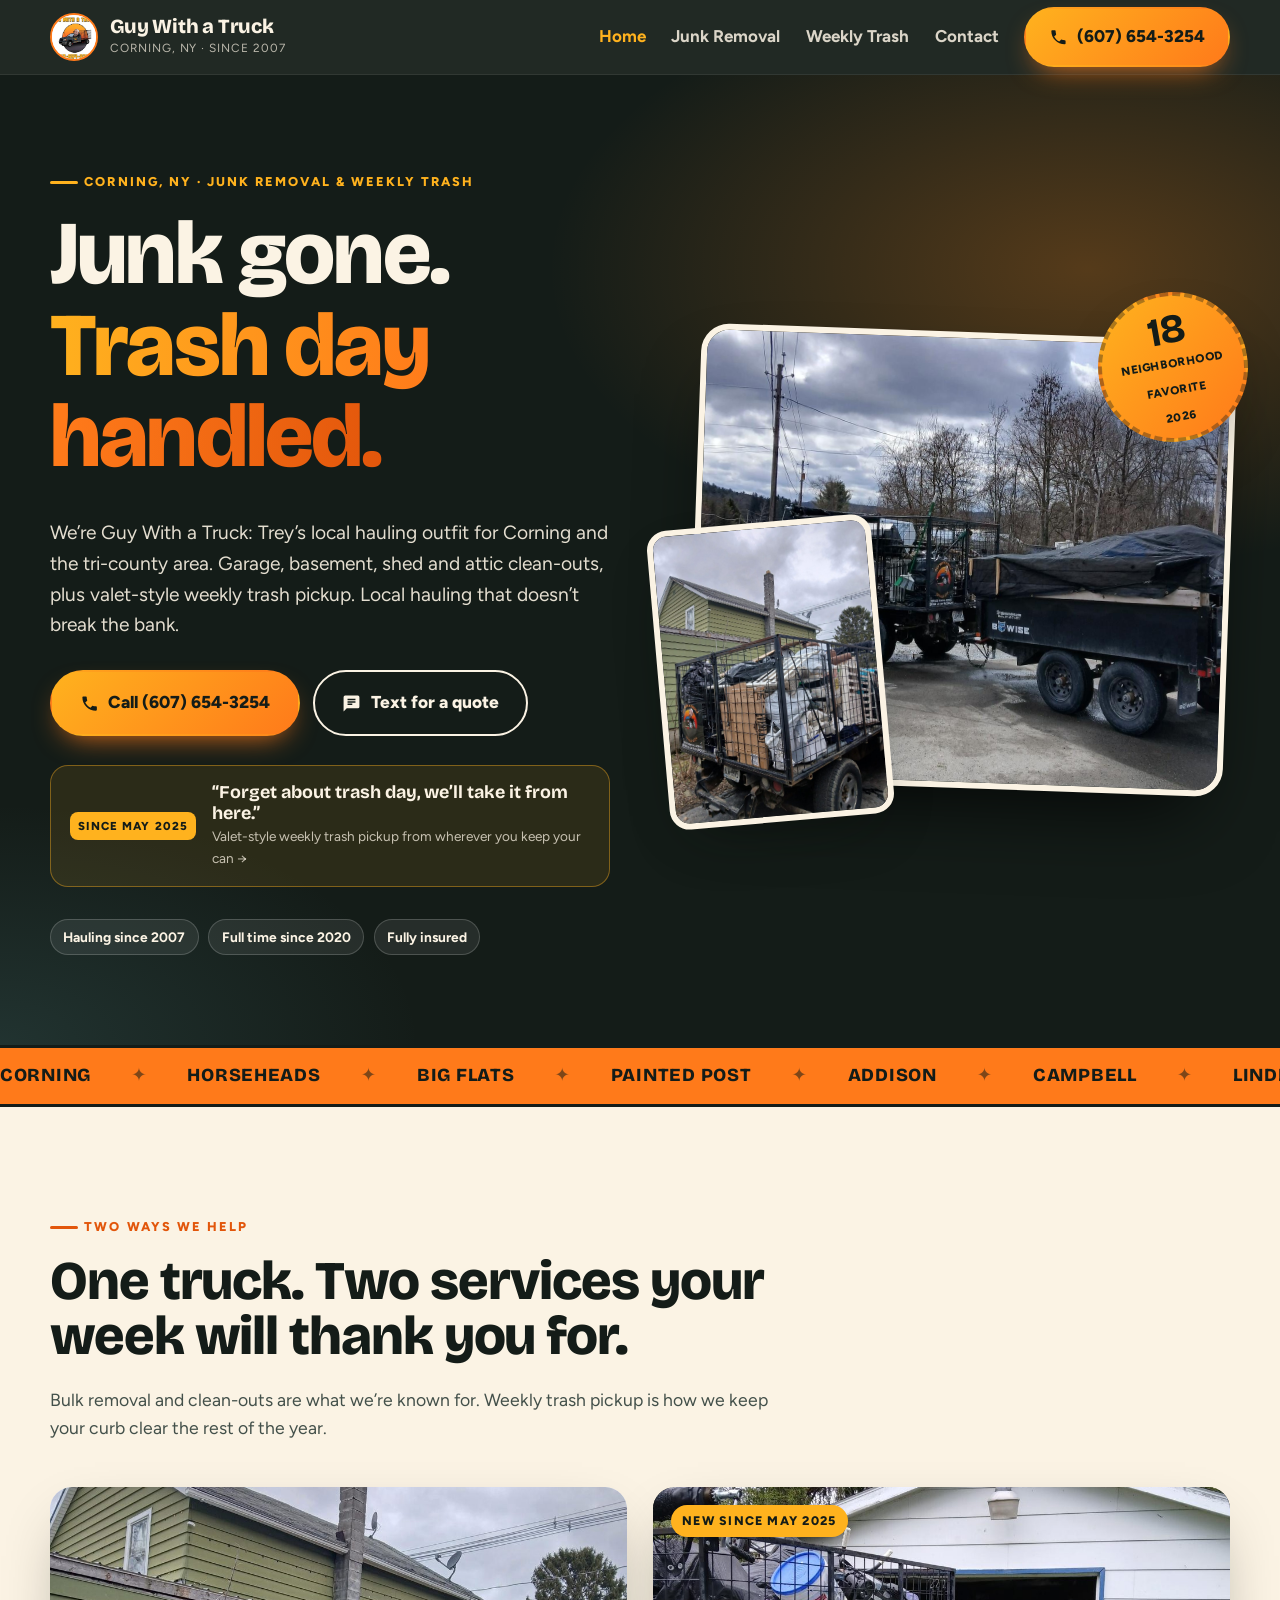
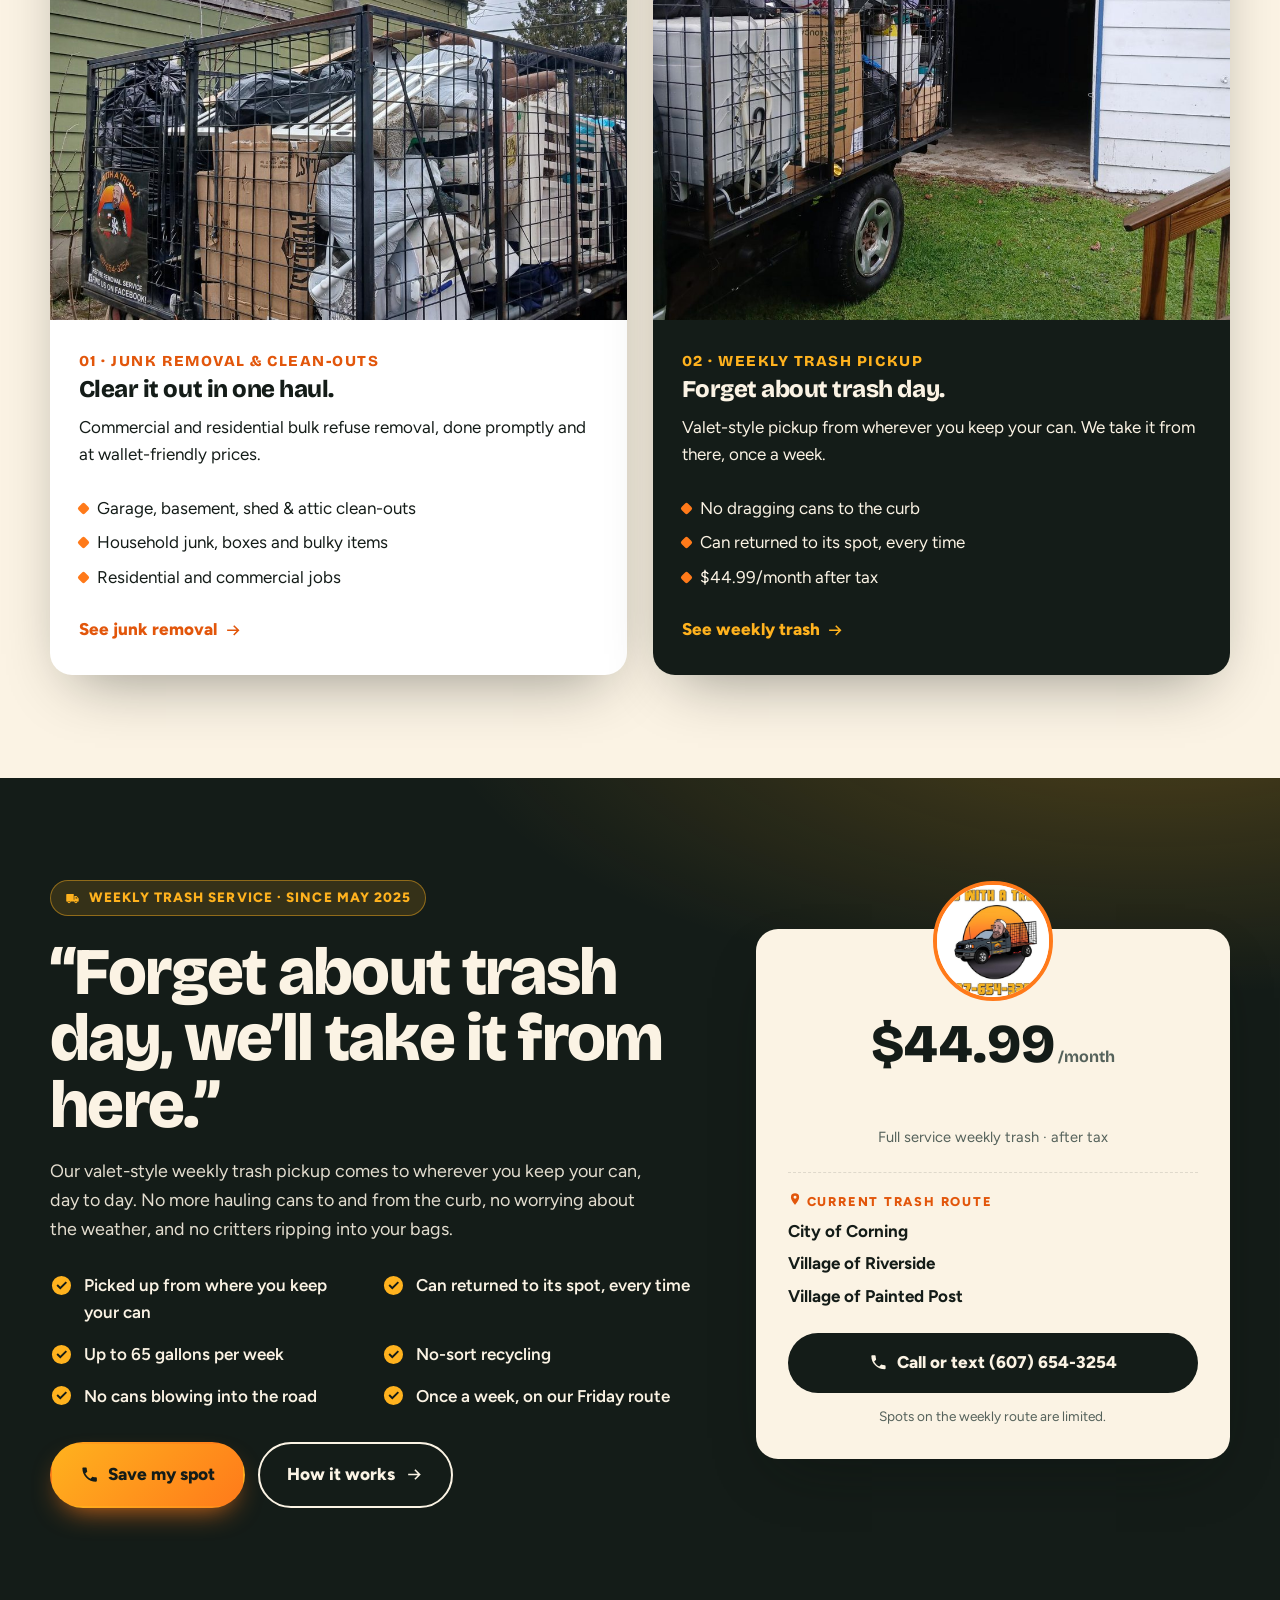
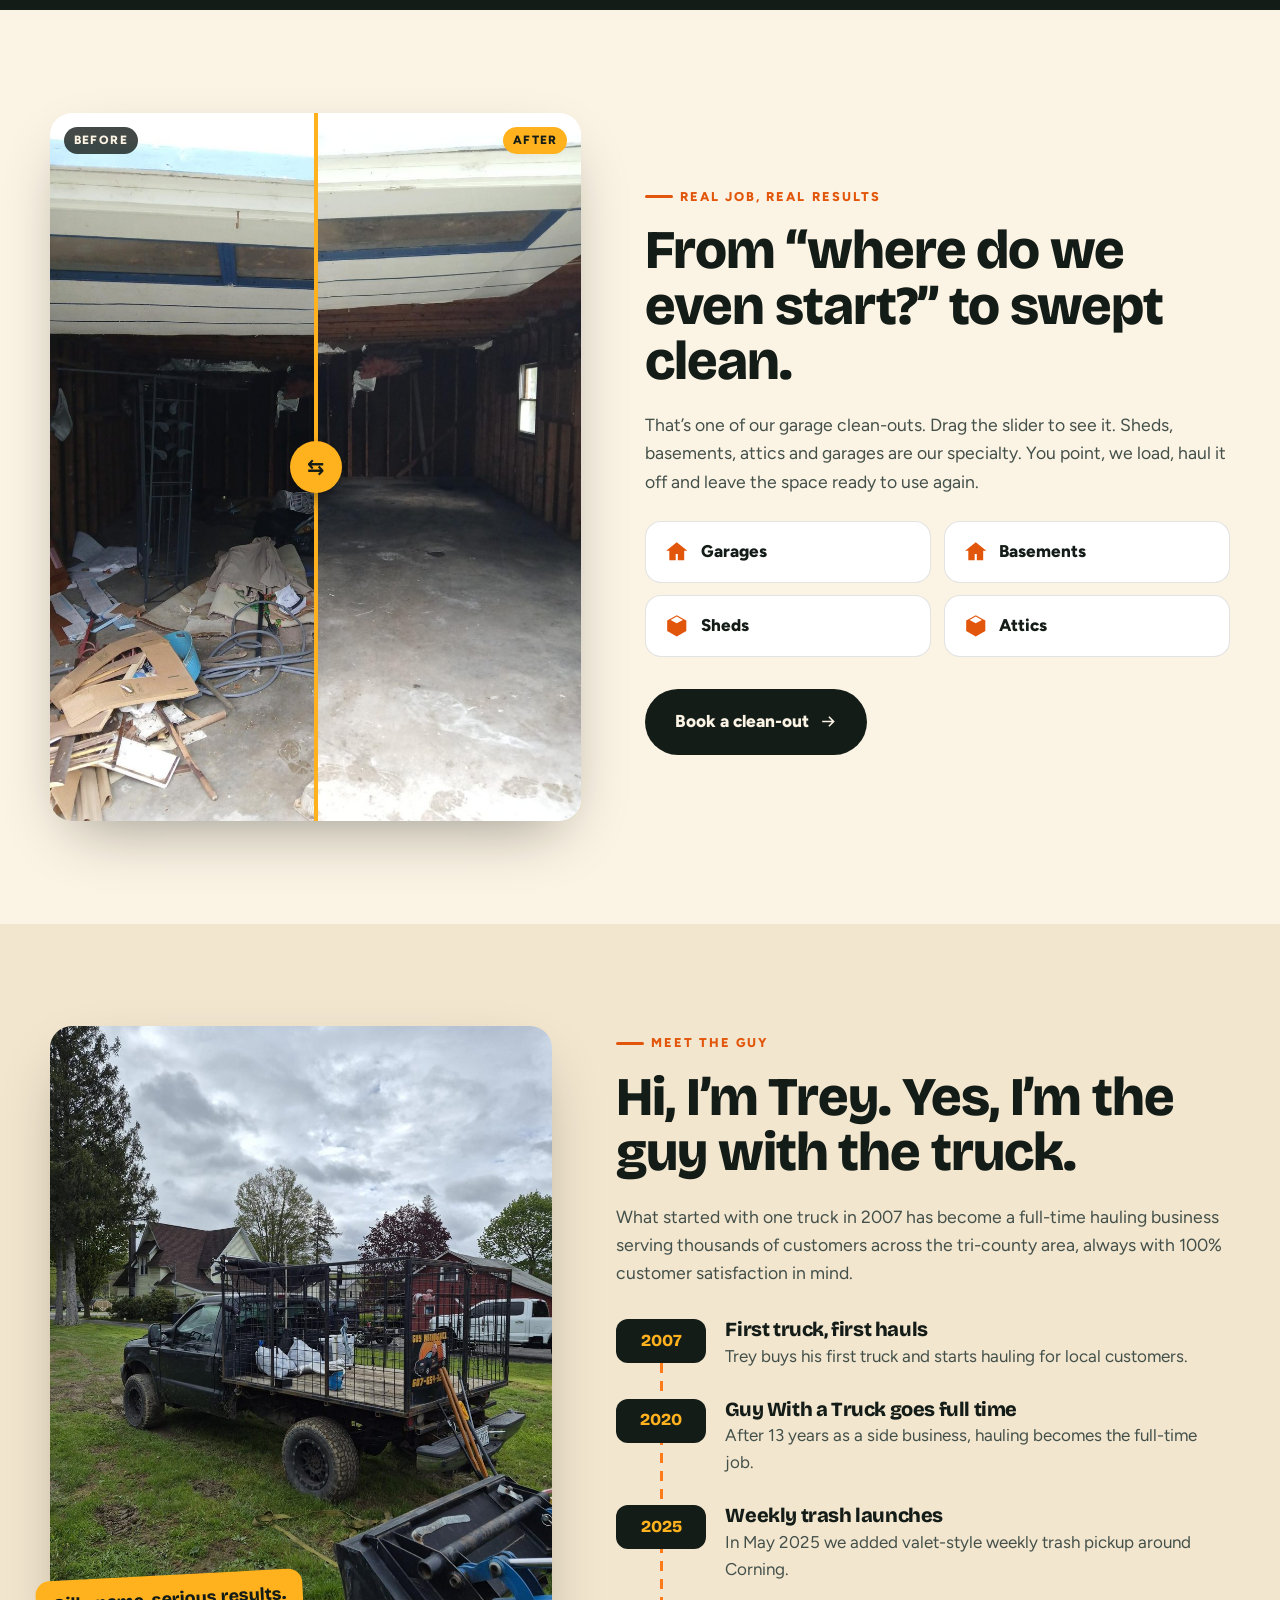
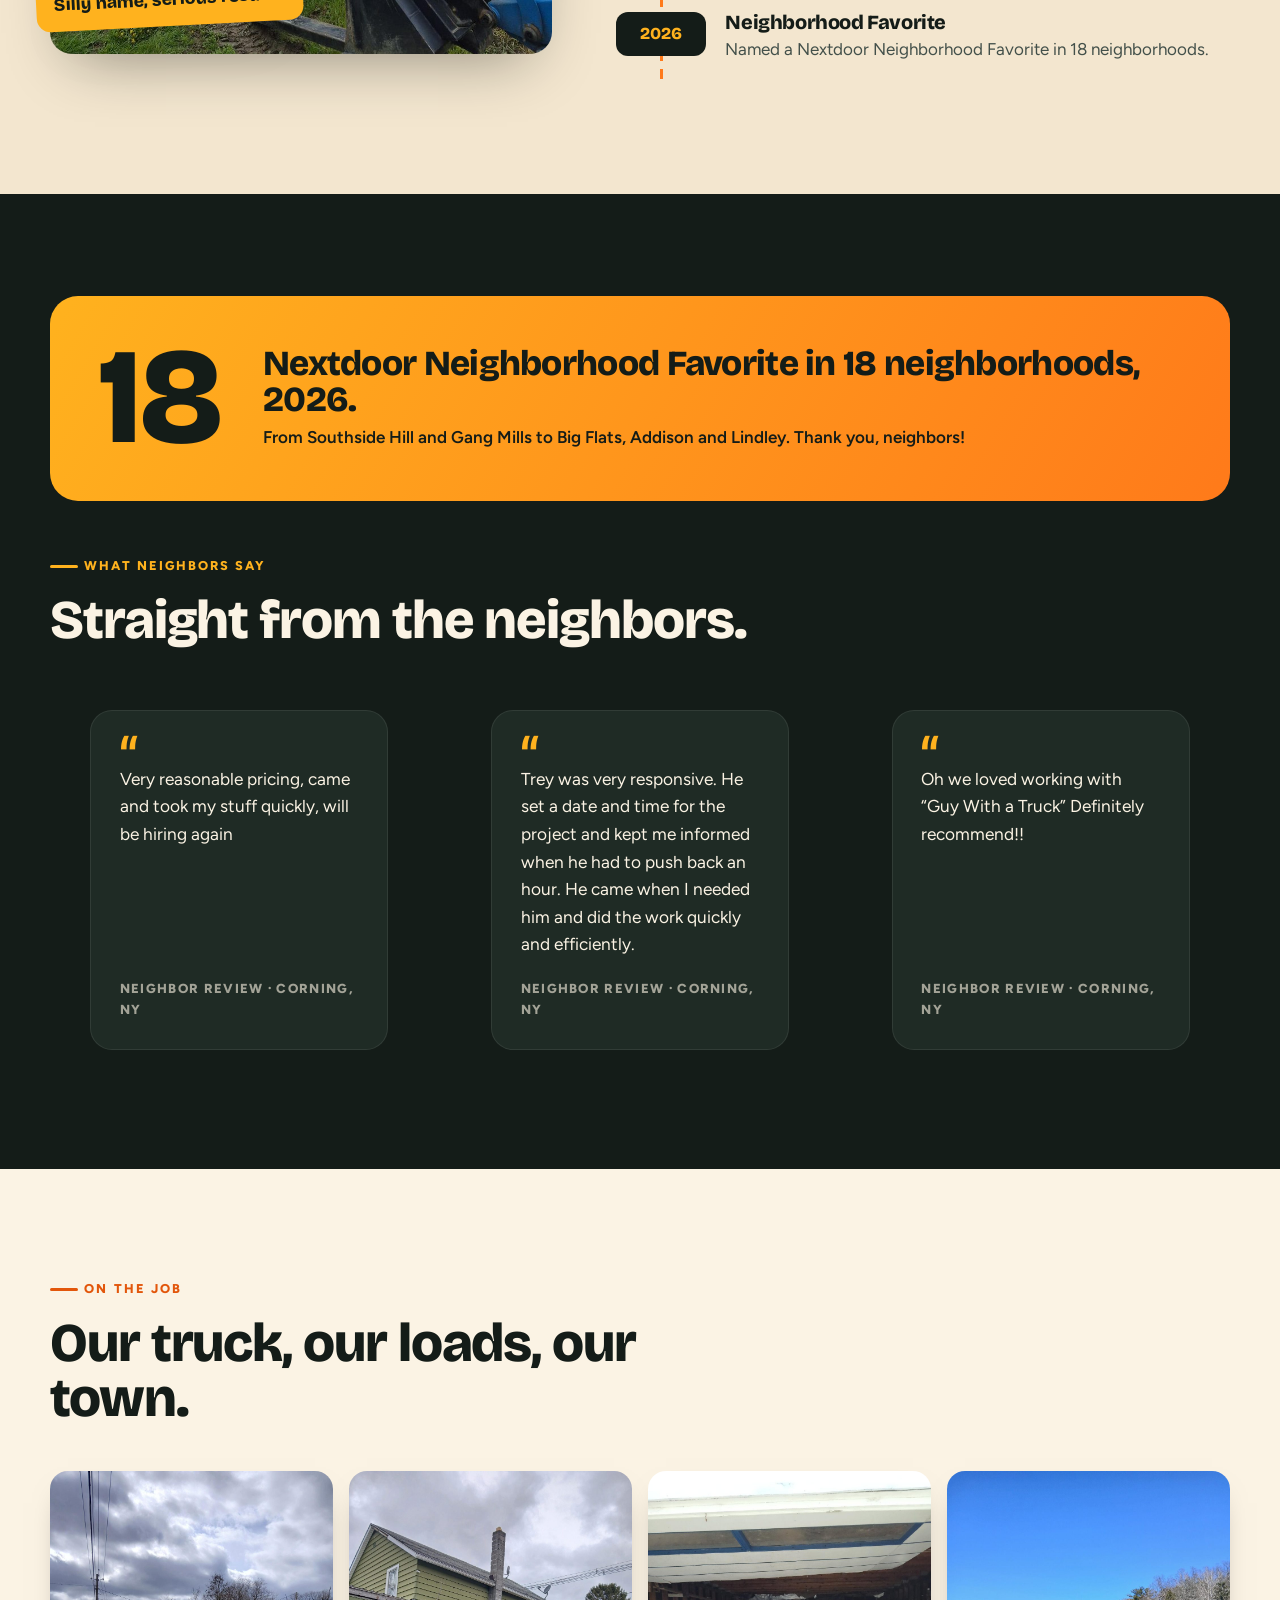
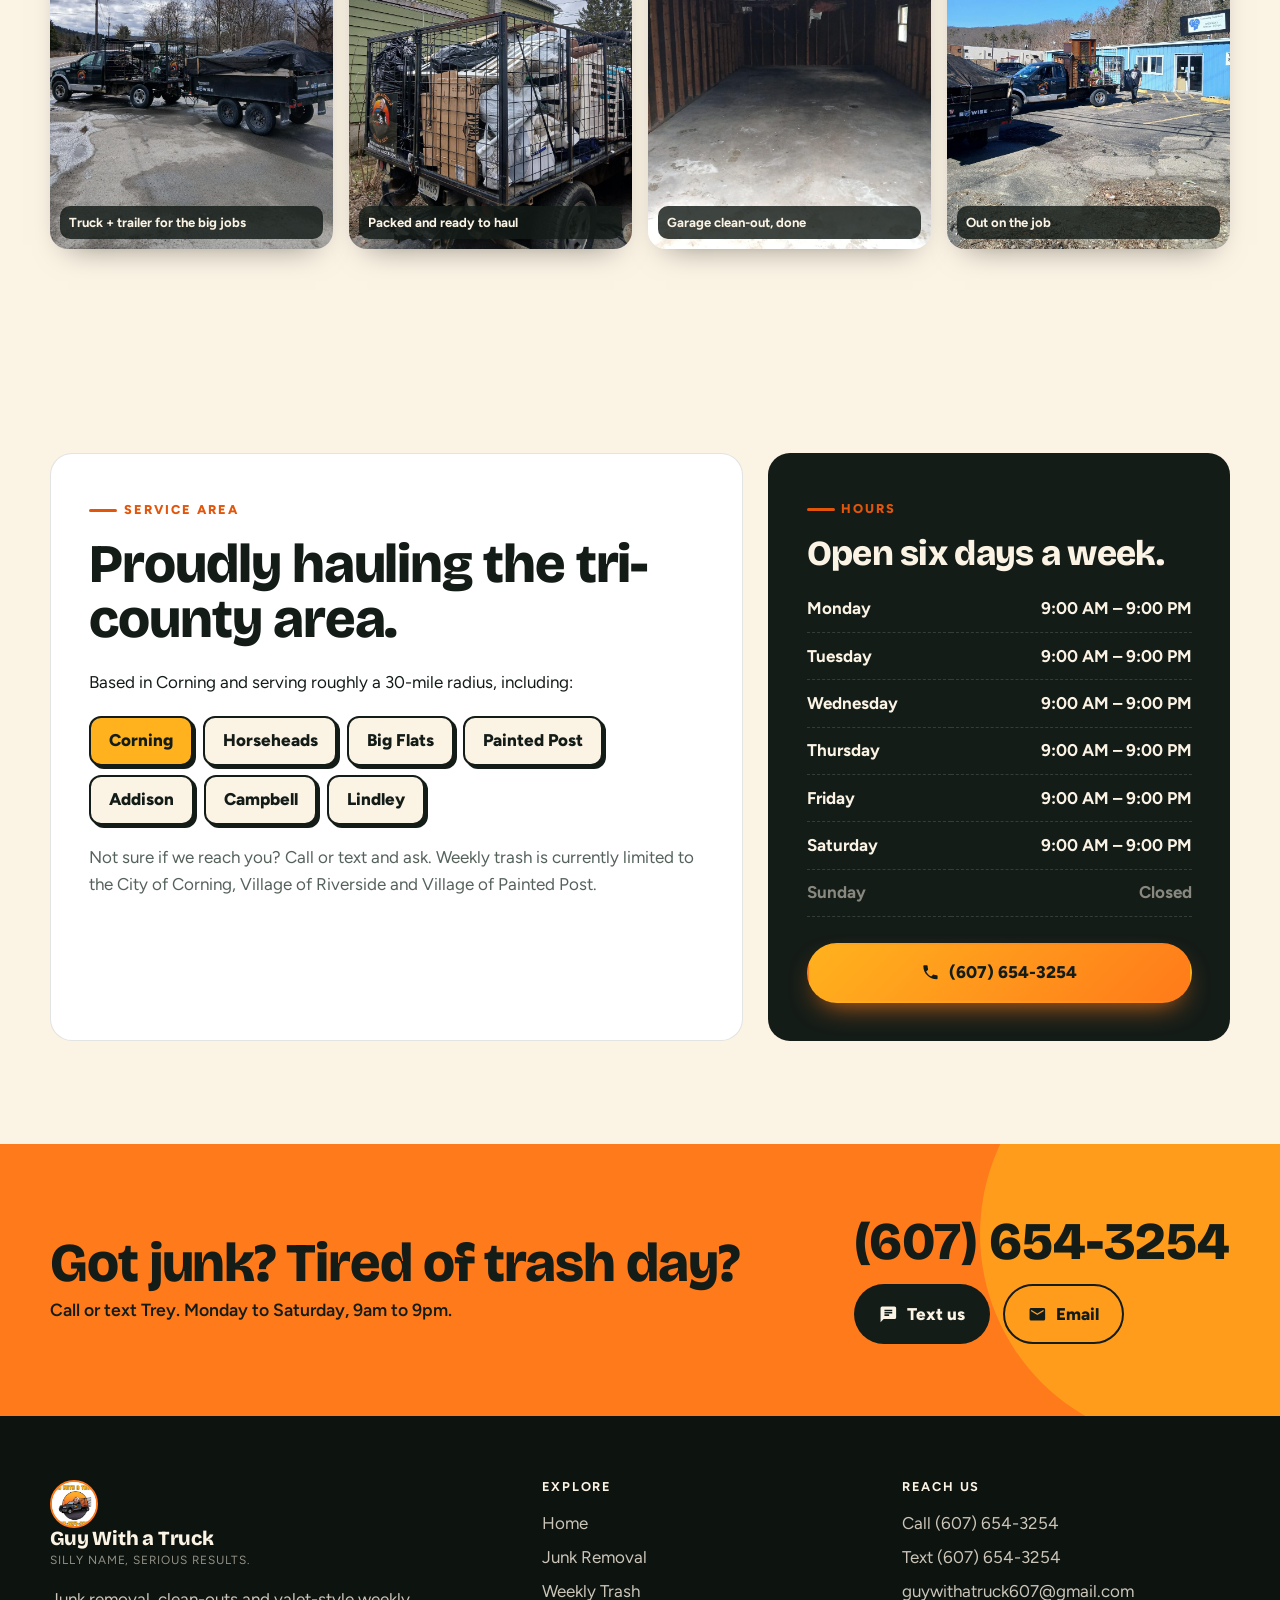
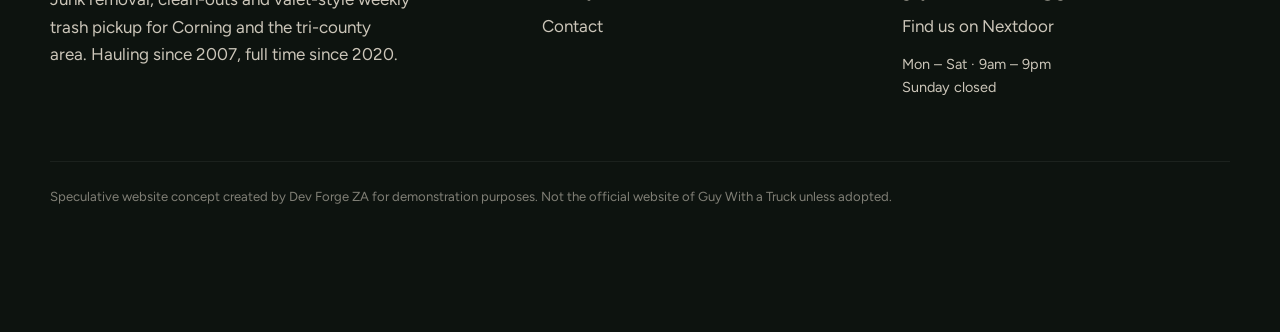
==== index.html @ 271463fb "Guy With a Truck: premium speculative site (junk removal + weekly trash)" ====
<!DOCTYPE html>
<html lang="en">
<head>
<meta charset="utf-8">
<meta name="viewport" content="width=device-width, initial-scale=1">
<title>Guy With a Truck | Junk Removal, Clean-Outs & Weekly Trash · Corning, NY</title>
<meta name="description" content="Local junk removal, garage, basement, shed and attic clean-outs, plus valet-style weekly trash pickup in Corning, NY and the tri-county area. Call or text Trey at (607) 654-3254.">
<meta property="og:title" content="Guy With a Truck | Junk Removal, Clean-Outs & Weekly Trash · Corning, NY">
<meta property="og:description" content="Local junk removal, garage, basement, shed and attic clean-outs, plus valet-style weekly trash pickup in Corning, NY and the tri-county area. Call or text Trey at (607) 654-3254.">
<meta property="og:image" content="images/truck-trailer-hero.jpg">
<meta name="theme-color" content="#141c18">
<link rel="icon" href="images/logo.jpg">
<link rel="preconnect" href="https://fonts.googleapis.com">
<link rel="preconnect" href="https://fonts.gstatic.com" crossorigin>
<link href="https://fonts.googleapis.com/css2?family=Bricolage+Grotesque:opsz,wght@12..96,700;12..96,800&family=Figtree:wght@400;600;700;800&display=swap" rel="stylesheet">
<link rel="stylesheet" href="styles.css">
<script type="application/ld+json">{"@context":"https://schema.org","@type":"LocalBusiness","name":"Guy With a Truck","telephone":"+1-607-654-3254","email":"guywithatruck607@gmail.com","address":{"@type":"PostalAddress","addressLocality":"Corning","addressRegion":"NY","addressCountry":"US"},"areaServed":["Corning, NY","Horseheads, NY","Big Flats, NY","Painted Post, NY","Addison, NY","Campbell, NY","Lindley, NY"],"openingHours":"Mo-Sa 09:00-21:00","image":"images/truck-trailer-hero.jpg"}</script>
</head>
<body>
<header class="site-header">
  <div class="wrap nav-bar">
    <a class="brand" href="index.html"><img src="images/logo.jpg" alt="Guy With a Truck logo" width="48" height="48"><span><strong>Guy With a Truck</strong><small>Corning, NY · Since 2007</small></span></a>
    <button class="nav-toggle" type="button" aria-expanded="false" aria-controls="site-nav" aria-label="Open menu"><svg viewBox="0 0 24 24" aria-hidden="true"><path d="M4 7h16v2H4zm0 4h16v2H4zm0 4h16v2H4z"/></svg></button>
    <nav class="nav-links" id="site-nav"><a href="index.html" aria-current="page">Home</a><a href="junk-removal.html">Junk Removal</a><a href="weekly-trash.html">Weekly Trash</a><a href="contact.html">Contact</a><a class="btn btn-sun" href="tel:+16076543254"><svg viewBox="0 0 24 24" aria-hidden="true"><path d="M6.6 10.8c1.4 2.8 3.8 5.1 6.6 6.6l2.2-2.2c.3-.3.7-.4 1.1-.2 1.2.4 2.5.6 3.8.6.6 0 1 .4 1 1V20c0 .6-.4 1-1 1C10.6 21 3 13.4 3 4c0-.6.4-1 1-1h3.5c.6 0 1 .4 1 1 0 1.3.2 2.6.6 3.8.1.4 0 .8-.3 1.1L6.6 10.8z"/></svg> (607) 654-3254</a></nav>
  </div>
</header>
<main>

<section class="hero">
  <div class="wrap hero-grid">
    <div>
      <span class="eyebrow">Corning, NY · Junk removal &amp; weekly trash</span>
      <h1>Junk gone.<br><span class="sun-text">Trash day handled.</span></h1>
      <p class="hero-lead">We’re Guy With a Truck: Trey’s local hauling outfit for Corning and the tri-county area. Garage, basement, shed and attic clean-outs, plus valet-style weekly trash pickup. Local hauling that doesn’t break the bank.</p>
      <div class="cta-row">
        <a class="btn btn-sun btn-lg" href="tel:+16076543254"><svg viewBox="0 0 24 24" aria-hidden="true"><path d="M6.6 10.8c1.4 2.8 3.8 5.1 6.6 6.6l2.2-2.2c.3-.3.7-.4 1.1-.2 1.2.4 2.5.6 3.8.6.6 0 1 .4 1 1V20c0 .6-.4 1-1 1C10.6 21 3 13.4 3 4c0-.6.4-1 1-1h3.5c.6 0 1 .4 1 1 0 1.3.2 2.6.6 3.8.1.4 0 .8-.3 1.1L6.6 10.8z"/></svg> Call (607) 654-3254</a>
        <a class="btn btn-line btn-lg" href="sms:+16076543254"><svg viewBox="0 0 24 24" aria-hidden="true"><path d="M20 2H4a2 2 0 0 0-2 2v18l4-4h14a2 2 0 0 0 2-2V4a2 2 0 0 0-2-2zM7 9h10v2H7V9zm6 5H7v-2h6v2zm4-6H7V6h10v2z"/></svg> Text for a quote</a>
      </div>
      <a class="hero-callout" href="#weekly-trash"><span class="new">Since May 2025</span><span><strong>“Forget about trash day, we’ll take it from here.”</strong><small>Valet-style weekly trash pickup from wherever you keep your can →</small></span></a>
      <div class="hero-tags"><span>Hauling since 2007</span><span>Full time since 2020</span><span>Fully insured</span></div>
    </div>
    <div class="hero-media">
      <div class="hero-frame"><img src="images/truck-trailer-hero.jpg" alt="Guy With a Truck pickup with its steel cage towing a tarped dump trailer" width="1536" height="1080" fetchpriority="high"></div>
      <div class="hero-mini"><img src="images/loaded-cage.jpg" alt="Truck cage loaded with junk from a clean-out" width="1000" height="1333"></div>
      <div class="sticker"><div><b>18</b><span>Neighborhood<br>Favorite<br>2026</span></div></div>
    </div>
  </div>
</section>
<div class="ticker" aria-hidden="true"><div class="ticker-track"><span>Corning</span><span>Horseheads</span><span>Big Flats</span><span>Painted Post</span><span>Addison</span><span>Campbell</span><span>Lindley</span><span>Beaver Dams</span><span>Gang Mills</span><span>Riverside</span><span>Corning</span><span>Horseheads</span><span>Big Flats</span><span>Painted Post</span><span>Addison</span><span>Campbell</span><span>Lindley</span><span>Beaver Dams</span><span>Gang Mills</span><span>Riverside</span></div></div>

<section class="section" id="services">
  <div class="wrap">
    <div class="section-head">
      <span class="eyebrow">Two ways we help</span>
      <h2>One truck. Two services your week will thank you for.</h2>
      <p>Bulk removal and clean-outs are what we’re known for. Weekly trash pickup is how we keep your curb clear the rest of the year.</p>
    </div>
    <div class="duo">
      <a class="ticket" href="junk-removal.html">
        <div class="ticket-img"><img src="images/loaded-cage.jpg" alt="Truck cage packed with boxes and bagged junk outside a house" loading="lazy" width="1000" height="1333"></div>
        <div class="ticket-body">
          <span class="ticket-num">01 · JUNK REMOVAL &amp; CLEAN-OUTS</span>
          <h3>Clear it out in one haul.</h3>
          <p>Commercial and residential bulk refuse removal, done promptly and at wallet-friendly prices.</p>
          <ul><li>Garage, basement, shed &amp; attic clean-outs</li><li>Household junk, boxes and bulky items</li><li>Residential and commercial jobs</li></ul>
          <span class="more">See junk removal <svg viewBox="0 0 24 24" aria-hidden="true"><path d="M13.2 5.3 19.9 12l-6.7 6.7-1.4-1.4 4.3-4.3H4v-2h12.1l-4.3-4.3z"/></svg></span>
        </div>
      </a>
      <a class="ticket hot" href="weekly-trash.html">
        <span class="ribbon">New since May 2025</span>
        <div class="ticket-img"><img src="images/truck-cage-garage.jpg" alt="Guy With a Truck caged pickup parked on a lawn beside a white garage" loading="lazy" width="1000" height="1333" style="object-position:50% 60%"></div>
        <div class="ticket-body">
          <span class="ticket-num">02 · WEEKLY TRASH PICKUP</span>
          <h3>Forget about trash day.</h3>
          <p>Valet-style pickup from wherever you keep your can. We take it from there, once a week.</p>
          <ul><li>No dragging cans to the curb</li><li>Can returned to its spot, every time</li><li>$44.99/month after tax</li></ul>
          <span class="more">See weekly trash <svg viewBox="0 0 24 24" aria-hidden="true"><path d="M13.2 5.3 19.9 12l-6.7 6.7-1.4-1.4 4.3-4.3H4v-2h12.1l-4.3-4.3z"/></svg></span>
        </div>
      </a>
    </div>
  </div>
</section>


<section class="section trash-feature" id="weekly-trash">
  <div class="wrap trash-grid">
    <div>
      <span class="since"><svg viewBox="0 0 24 24" aria-hidden="true"><path d="M3 5h11v9h1V8h3.5L22 12v5h-2a2.5 2.5 0 0 1-5 0H9a2.5 2.5 0 0 1-5 0H2V6a1 1 0 0 1 1-1zm14.5 11a1 1 0 1 0 0 2 1 1 0 0 0 0-2zm-11 0a1 1 0 1 0 0 2 1 1 0 0 0 0-2zM17 10v2h3.2L18.6 10H17z"/></svg> Weekly trash service · Since May 2025</span>
      <p class="motto"><q>Forget about trash day, we’ll take it from here.</q></p>
      <p style="font-size:1.12rem;opacity:.9;max-width:600px">Our valet-style weekly trash pickup comes to wherever you keep your can, day to day. No more hauling cans to and from the curb, no worrying about the weather, and no critters ripping into your bags.</p>
      <ul class="checks">
        <li><svg viewBox="0 0 24 24" aria-hidden="true"><path d="M12 2a10 10 0 1 0 0 20 10 10 0 0 0 0-20zm-1.2 14.2-4-4 1.4-1.4 2.6 2.6 5.6-5.6 1.4 1.4-7 7z"/></svg> Picked up from where you keep your can</li>
        <li><svg viewBox="0 0 24 24" aria-hidden="true"><path d="M12 2a10 10 0 1 0 0 20 10 10 0 0 0 0-20zm-1.2 14.2-4-4 1.4-1.4 2.6 2.6 5.6-5.6 1.4 1.4-7 7z"/></svg> Can returned to its spot, every time</li>
        <li><svg viewBox="0 0 24 24" aria-hidden="true"><path d="M12 2a10 10 0 1 0 0 20 10 10 0 0 0 0-20zm-1.2 14.2-4-4 1.4-1.4 2.6 2.6 5.6-5.6 1.4 1.4-7 7z"/></svg> Up to 65 gallons per week</li>
        <li><svg viewBox="0 0 24 24" aria-hidden="true"><path d="M12 2a10 10 0 1 0 0 20 10 10 0 0 0 0-20zm-1.2 14.2-4-4 1.4-1.4 2.6 2.6 5.6-5.6 1.4 1.4-7 7z"/></svg> No-sort recycling</li>
        <li><svg viewBox="0 0 24 24" aria-hidden="true"><path d="M12 2a10 10 0 1 0 0 20 10 10 0 0 0 0-20zm-1.2 14.2-4-4 1.4-1.4 2.6 2.6 5.6-5.6 1.4 1.4-7 7z"/></svg> No cans blowing into the road</li>
        <li><svg viewBox="0 0 24 24" aria-hidden="true"><path d="M12 2a10 10 0 1 0 0 20 10 10 0 0 0 0-20zm-1.2 14.2-4-4 1.4-1.4 2.6 2.6 5.6-5.6 1.4 1.4-7 7z"/></svg> Once a week, on our Friday route</li>
      </ul>
      <div class="cta-row"><a class="btn btn-sun btn-lg" href="tel:+16076543254"><svg viewBox="0 0 24 24" aria-hidden="true"><path d="M6.6 10.8c1.4 2.8 3.8 5.1 6.6 6.6l2.2-2.2c.3-.3.7-.4 1.1-.2 1.2.4 2.5.6 3.8.6.6 0 1 .4 1 1V20c0 .6-.4 1-1 1C10.6 21 3 13.4 3 4c0-.6.4-1 1-1h3.5c.6 0 1 .4 1 1 0 1.3.2 2.6.6 3.8.1.4 0 .8-.3 1.1L6.6 10.8z"/></svg> Save my spot</a><a class="btn btn-line btn-lg" href="weekly-trash.html">How it works <svg viewBox="0 0 24 24" aria-hidden="true"><path d="M13.2 5.3 19.9 12l-6.7 6.7-1.4-1.4 4.3-4.3H4v-2h12.1l-4.3-4.3z"/></svg></a></div>
    </div>
    <aside class="price-card">
      <img class="logo-bubble" src="images/logo.jpg" alt="Guy With a Truck cartoon logo of Trey in his truck" width="120" height="120">
      <p class="price">$44.99<small>/month</small></p>
      <p class="price-note">Full service weekly trash · after tax</p>
      <div class="route">
        <h4><svg viewBox="0 0 24 24" aria-hidden="true"><path d="M12 2a7 7 0 0 0-7 7c0 5.2 7 13 7 13s7-7.8 7-13a7 7 0 0 0-7-7zm0 9.5A2.5 2.5 0 1 1 12 6.5a2.5 2.5 0 0 1 0 5z"/></svg> Current trash route</h4>
        <ul><li>City of Corning</li><li>Village of Riverside</li><li>Village of Painted Post</li></ul>
      </div>
      <a class="btn btn-dark" href="tel:+16076543254"><svg viewBox="0 0 24 24" aria-hidden="true"><path d="M6.6 10.8c1.4 2.8 3.8 5.1 6.6 6.6l2.2-2.2c.3-.3.7-.4 1.1-.2 1.2.4 2.5.6 3.8.6.6 0 1 .4 1 1V20c0 .6-.4 1-1 1C10.6 21 3 13.4 3 4c0-.6.4-1 1-1h3.5c.6 0 1 .4 1 1 0 1.3.2 2.6.6 3.8.1.4 0 .8-.3 1.1L6.6 10.8z"/></svg> Call or text (607) 654-3254</a>
      <p class="limited">Spots on the weekly route are limited.</p>
    </aside>
  </div>
</section>

<section class="section">
  <div class="wrap ba-grid">
    <div class="ba" aria-label="Before and after garage clean-out comparison">
      <img src="images/garage-before.jpg" alt="Garage before clean-out, full of debris, boxes and an old toilet" loading="lazy" width="1000" height="1333">
      <img class="after" src="images/garage-after.jpg" alt="The same garage after clean-out, swept and empty" loading="lazy" width="1000" height="1333">
      <span class="tag l">Before</span><span class="tag r">After</span>
      <span class="handle"></span>
      <input type="range" min="0" max="100" value="50" aria-label="Drag to compare before and after">
    </div>
    <div>
      <span class="eyebrow">Real job, real results</span>
      <h2>From “where do we even start?” to swept clean.</h2>
      <p style="font-size:1.1rem;color:#43504a">That’s one of our garage clean-outs. Drag the slider to see it. Sheds, basements, attics and garages are our specialty. You point, we load, haul it off and leave the space ready to use again.</p>
      <div class="spec-list">
        <div><svg viewBox="0 0 24 24" aria-hidden="true"><path d="M12 3 2 11h3v9h6v-6h2v6h6v-9h3z"/></svg> Garages</div><div><svg viewBox="0 0 24 24" aria-hidden="true"><path d="M12 3 2 11h3v9h6v-6h2v6h6v-9h3z"/></svg> Basements</div><div><svg viewBox="0 0 24 24" aria-hidden="true"><path d="M21 7 12 2 3 7v10l9 5 9-5V7zm-9 2.7L6.2 6.5 12 3.3l5.8 3.2L12 9.7z"/></svg> Sheds</div><div><svg viewBox="0 0 24 24" aria-hidden="true"><path d="M21 7 12 2 3 7v10l9 5 9-5V7zm-9 2.7L6.2 6.5 12 3.3l5.8 3.2L12 9.7z"/></svg> Attics</div>
      </div>
      <a class="btn btn-dark btn-lg" href="junk-removal.html">Book a clean-out <svg viewBox="0 0 24 24" aria-hidden="true"><path d="M13.2 5.3 19.9 12l-6.7 6.7-1.4-1.4 4.3-4.3H4v-2h12.1l-4.3-4.3z"/></svg></a>
    </div>
  </div>
</section>

<section class="section" style="background:var(--paper-2)">
  <div class="wrap story-grid">
    <div class="story-photo">
      <img src="images/load-on-lawn.jpg" alt="Guy With a Truck pickup loaded with a full cage of junk on a residential lawn" loading="lazy" width="1000" height="1333">
      <span class="caption">Silly name, serious results.</span>
    </div>
    <div>
      <span class="eyebrow">Meet the guy</span>
      <h2>Hi, I’m Trey. Yes, I’m the guy with the truck.</h2>
      <p style="font-size:1.1rem;color:#43504a">What started with one truck in 2007 has become a full-time hauling business serving thousands of customers across the tri-county area, always with 100% customer satisfaction in mind.</p>
      <ol class="timeline">
        <li><span class="yr">2007</span><div><h3>First truck, first hauls</h3><p>Trey buys his first truck and starts hauling for local customers.</p></div></li>
        <li><span class="yr">2020</span><div><h3>Guy With a Truck goes full time</h3><p>After 13 years as a side business, hauling becomes the full-time job.</p></div></li>
        <li><span class="yr">2025</span><div><h3>Weekly trash launches</h3><p>In May 2025 we added valet-style weekly trash pickup around Corning.</p></div></li>
        <li><span class="yr">2026</span><div><h3>Neighborhood Favorite</h3><p>Named a Nextdoor Neighborhood Favorite in 18 neighborhoods.</p></div></li>
      </ol>
    </div>
  </div>
</section>

<section class="section dark">
  <div class="wrap">
    <div class="fav-band">
      <div class="fav-num">18</div>
      <div><h3>Nextdoor Neighborhood Favorite in 18 neighborhoods, 2026.</h3><p>From Southside Hill and Gang Mills to Big Flats, Addison and Lindley. Thank you, neighbors!</p></div>
    </div>
    <div class="section-head"><span class="eyebrow">What neighbors say</span><h2>Straight from the neighbors.</h2></div>
    
<div class="reviews">
  <figure class="review"><div class="q">“</div><blockquote>Very reasonable pricing, came and took my stuff quickly, will be hiring again</blockquote><cite>Neighbor review · Corning, NY</cite></figure>
  <figure class="review"><div class="q">“</div><blockquote>Trey was very responsive. He set a date and time for the project and kept me informed when he had to push back an hour. He came when I needed him and did the work quickly and efficiently.</blockquote><cite>Neighbor review · Corning, NY</cite></figure>
  <figure class="review"><div class="q">“</div><blockquote>Oh we loved working with “Guy With a Truck” Definitely recommend!!</blockquote><cite>Neighbor review · Corning, NY</cite></figure>
</div>
  </div>
</section>

<section class="section">
  <div class="wrap">
    <div class="section-head"><span class="eyebrow">On the job</span><h2>Our truck, our loads, our town.</h2></div>
    <div class="strip">
      <figure><img src="images/truck-trailer.jpg" alt="Caged pickup towing a tarped dump trailer" loading="lazy" width="1000" height="1333"><figcaption>Truck + trailer for the big jobs</figcaption></figure>
      <figure><img src="images/loaded-cage.jpg" alt="Loaded truck cage outside a house" loading="lazy" width="1000" height="1333"><figcaption>Packed and ready to haul</figcaption></figure>
      <figure><img src="images/garage-after.jpg" alt="Empty swept garage after a clean-out" loading="lazy" width="1000" height="1333"><figcaption>Garage clean-out, done</figcaption></figure>
      <figure><img src="images/job-site-lot.jpg" alt="Guy With a Truck pickups and trailer at a commercial job site" loading="lazy" width="1000" height="1333" style="object-position:30% 70%"><figcaption>Out on the job</figcaption></figure>
    </div>
  </div>
</section>


<section class="section" id="area">
  <div class="wrap area-grid">
    <div class="panel">
      <span class="eyebrow">Service area</span>
      <h2>Proudly hauling the tri-county area.</h2>
      <p>Based in Corning and serving roughly a 30-mile radius, including:</p>
      <div class="towns"><span class="home">Corning</span><span class="">Horseheads</span><span class="">Big Flats</span><span class="">Painted Post</span><span class="">Addison</span><span class="">Campbell</span><span class="">Lindley</span></div>
      <p style="margin:0;color:#55625b">Not sure if we reach you? Call or text and ask. Weekly trash is currently limited to the City of Corning, Village of Riverside and Village of Painted Post.</p>
    </div>
    <div class="panel dark-panel">
      <span class="eyebrow">Hours</span>
      <h2 style="font-size:2.2rem">Open six days a week.</h2>
      <table class="hours"><tr><td>Monday</td><td>9:00 AM – 9:00 PM</td></tr><tr><td>Tuesday</td><td>9:00 AM – 9:00 PM</td></tr><tr><td>Wednesday</td><td>9:00 AM – 9:00 PM</td></tr><tr><td>Thursday</td><td>9:00 AM – 9:00 PM</td></tr><tr><td>Friday</td><td>9:00 AM – 9:00 PM</td></tr><tr><td>Saturday</td><td>9:00 AM – 9:00 PM</td></tr><tr class="off"><td>Sunday</td><td>Closed</td></tr></table>
      <a class="btn btn-sun" style="margin-top:1.6rem;width:100%" href="tel:+16076543254"><svg viewBox="0 0 24 24" aria-hidden="true"><path d="M6.6 10.8c1.4 2.8 3.8 5.1 6.6 6.6l2.2-2.2c.3-.3.7-.4 1.1-.2 1.2.4 2.5.6 3.8.6.6 0 1 .4 1 1V20c0 .6-.4 1-1 1C10.6 21 3 13.4 3 4c0-.6.4-1 1-1h3.5c.6 0 1 .4 1 1 0 1.3.2 2.6.6 3.8.1.4 0 .8-.3 1.1L6.6 10.8z"/></svg> (607) 654-3254</a>
    </div>
  </div>
</section>

<section class="cta-band">
  <div class="wrap cta-inner">
    <div>
      <h2>Got junk? Tired of trash day?</h2>
      <p>Call or text Trey. Monday to Saturday, 9am to 9pm.</p>
    </div>
    <div>
      <a class="cta-phone" href="tel:+16076543254">(607) 654-3254</a>
      <div class="cta-row" style="margin-top:1rem"><a class="btn btn-dark" href="sms:+16076543254"><svg viewBox="0 0 24 24" aria-hidden="true"><path d="M20 2H4a2 2 0 0 0-2 2v18l4-4h14a2 2 0 0 0 2-2V4a2 2 0 0 0-2-2zM7 9h10v2H7V9zm6 5H7v-2h6v2zm4-6H7V6h10v2z"/></svg> Text us</a><a class="btn btn-line" href="mailto:guywithatruck607@gmail.com"><svg viewBox="0 0 24 24" aria-hidden="true"><path d="M20 4H4c-1.1 0-2 .9-2 2v12c0 1.1.9 2 2 2h16c1.1 0 2-.9 2-2V6c0-1.1-.9-2-2-2zm0 4-8 5-8-5V6l8 5 8-5v2z"/></svg> Email</a></div>
    </div>
  </div>
</section>
</main>
<footer class="site-footer">
  <div class="wrap">
    <div class="footer-grid">
      <div class="footer-brand">
        <a class="brand" href="index.html"><img src="images/logo.jpg" alt="" width="48" height="48"><span><strong style="color:#fbf3e4">Guy With a Truck</strong><small>Silly name, serious results.</small></span></a>
        <p style="margin-top:1rem">Junk removal, clean-outs and valet-style weekly trash pickup for Corning and the tri-county area. Hauling since 2007, full time since 2020.</p>
      </div>
      <div>
        <h4>Explore</h4>
        <a href="index.html">Home</a><a href="junk-removal.html">Junk Removal</a><a href="weekly-trash.html">Weekly Trash</a><a href="contact.html">Contact</a>
      </div>
      <div>
        <h4>Reach us</h4>
        <a href="tel:+16076543254">Call (607) 654-3254</a>
        <a href="sms:+16076543254">Text (607) 654-3254</a>
        <a href="mailto:guywithatruck607@gmail.com">guywithatruck607@gmail.com</a>
        <a href="https://nextdoor.com/pages/guy-with-a-truck-corning-ny/" target="_blank" rel="noopener">Find us on Nextdoor</a>
        <p style="margin-top:.8rem;font-size:.9rem">Mon – Sat · 9am – 9pm<br>Sunday closed</p>
      </div>
    </div>
    <p class="disclaimer">Speculative website concept created by Dev Forge ZA for demonstration purposes. Not the official website of Guy With a Truck unless adopted.</p>
  </div>
</footer>
<div class="mobile-callbar" aria-label="Quick contact">
  <a class="btn btn-sun" href="tel:+16076543254"><svg viewBox="0 0 24 24" aria-hidden="true"><path d="M6.6 10.8c1.4 2.8 3.8 5.1 6.6 6.6l2.2-2.2c.3-.3.7-.4 1.1-.2 1.2.4 2.5.6 3.8.6.6 0 1 .4 1 1V20c0 .6-.4 1-1 1C10.6 21 3 13.4 3 4c0-.6.4-1 1-1h3.5c.6 0 1 .4 1 1 0 1.3.2 2.6.6 3.8.1.4 0 .8-.3 1.1L6.6 10.8z"/></svg> Call</a>
  <a class="btn btn-line" style="color:#fbf3e4" href="sms:+16076543254"><svg viewBox="0 0 24 24" aria-hidden="true"><path d="M20 2H4a2 2 0 0 0-2 2v18l4-4h14a2 2 0 0 0 2-2V4a2 2 0 0 0-2-2zM7 9h10v2H7V9zm6 5H7v-2h6v2zm4-6H7V6h10v2z"/></svg> Text</a>
</div>
<script>
(function(){var b=document.querySelector('.nav-toggle'),n=document.getElementById('site-nav');if(b&&n)b.addEventListener('click',function(){var o=n.classList.toggle('is-open');b.setAttribute('aria-expanded',o);b.setAttribute('aria-label',o?'Close menu':'Open menu');});
document.querySelectorAll('.ba').forEach(function(el){var r=el.querySelector('input');if(!r)return;var f=function(){el.style.setProperty('--pos',r.value+'%');};r.addEventListener('input',f);f();});})();
</script>
</body>
</html>
---- styles.css ----
:root{
  --ink:#141c18; --ink-2:#1f2b25; --ink-3:#2c3a33;
  --sun:#ff7a1a; --sun-2:#ffb21e; --sun-deep:#e2560b;
  --paper:#fbf3e4; --paper-2:#f3e6cf; --line:rgba(20,28,24,.12);
  --teal:#5e9c9f; --white:#fff;
  --radius:22px; --shadow:0 24px 60px -24px rgba(10,15,12,.45);
  --display:"Bricolage Grotesque",system-ui,sans-serif;
  --body:"Figtree",system-ui,-apple-system,Segoe UI,sans-serif;
}
*{box-sizing:border-box}
html{scroll-behavior:smooth}
body{margin:0;font-family:var(--body);font-size:17px;line-height:1.6;color:var(--ink);background:var(--paper);-webkit-font-smoothing:antialiased}
img{max-width:100%;height:auto;display:block}
a{color:inherit}
.wrap{width:min(1180px,100% - 40px);margin-inline:auto}
h1,h2,h3,h4{font-family:var(--display);line-height:1.02;letter-spacing:-.02em;margin:0 0 .4em}
h1{font-size:clamp(2.7rem,7vw,5.6rem);font-weight:800}
h2{font-size:clamp(2rem,4.4vw,3.4rem);font-weight:800}
h3{font-size:1.5rem;font-weight:800}
p{margin:0 0 1em}
.eyebrow{display:inline-flex;align-items:center;gap:.5em;font-weight:800;font-size:.8rem;letter-spacing:.16em;text-transform:uppercase;color:var(--sun-deep);margin-bottom:1rem}
.eyebrow::before{content:"";width:28px;height:3px;border-radius:3px;background:currentColor}
.sun-text{background:linear-gradient(95deg,var(--sun-2),var(--sun) 55%,var(--sun-deep));-webkit-background-clip:text;background-clip:text;color:transparent}
svg{width:1.1em;height:1.1em;fill:currentColor;flex:none}

/* buttons */
.btn{display:inline-flex;align-items:center;justify-content:center;gap:.55em;padding:.85em 1.35em;border-radius:999px;font-weight:800;text-decoration:none;border:2px solid transparent;transition:transform .15s,box-shadow .15s,background .15s;white-space:nowrap}
.btn:hover{transform:translateY(-2px)}
.btn-sun{background:linear-gradient(135deg,var(--sun-2),var(--sun));color:var(--ink);box-shadow:0 12px 28px -12px rgba(255,122,26,.9)}
.btn-dark{background:var(--ink);color:var(--paper)}
.btn-line{border-color:currentColor;color:inherit;background:transparent}
.btn-lg{font-size:1.08rem;padding:1em 1.6em}

/* header */
.site-header{position:sticky;top:0;z-index:50;background:rgba(20,28,24,.94);backdrop-filter:blur(10px);color:var(--paper);border-bottom:1px solid rgba(255,255,255,.07)}
.nav-bar{display:flex;align-items:center;justify-content:space-between;gap:1rem;min-height:74px}
.brand{display:flex;align-items:center;gap:.75rem;text-decoration:none}
.brand img{width:48px;height:48px;border-radius:50%;object-fit:cover;object-position:50% 30%;border:2px solid var(--sun);background:#fff}
.brand strong{display:block;font-family:var(--display);font-size:1.25rem;font-weight:800;letter-spacing:-.01em;line-height:1}
.brand small{display:block;font-size:.74rem;opacity:.7;letter-spacing:.08em;text-transform:uppercase;margin-top:3px}
.nav-links{display:flex;align-items:center;gap:1.6rem}
.nav-links a:not(.btn){text-decoration:none;font-weight:700;opacity:.85}
.nav-links a:not(.btn):hover,.nav-links a[aria-current]{opacity:1;color:var(--sun-2)}
.nav-toggle{display:none;background:none;border:0;color:var(--paper);padding:.4rem;cursor:pointer}
.nav-toggle svg{width:30px;height:30px}

/* hero */
.hero{position:relative;color:var(--paper);background:radial-gradient(900px 500px at 85% 20%,rgba(255,138,31,.28),transparent 60%),radial-gradient(700px 400px at 0% 100%,rgba(94,156,159,.18),transparent 60%),var(--ink);overflow:hidden}
.hero-grid{display:grid;grid-template-columns:1.05fr .95fr;gap:clamp(2rem,4vw,4rem);align-items:center;padding:clamp(3.5rem,7vw,6rem) 0 clamp(4rem,7vw,6rem)}
.hero .eyebrow{color:var(--sun-2)}
.hero-lead{font-size:clamp(1.08rem,1.5vw,1.22rem);max-width:560px;opacity:.9}
.cta-row{display:flex;flex-wrap:wrap;gap:.8rem;margin:1.8rem 0 0}
.hero-tags{display:flex;flex-wrap:wrap;gap:.6rem;margin-top:2rem}
.hero-tags span{padding:.45em .9em;border-radius:999px;background:rgba(255,255,255,.08);border:1px solid rgba(255,255,255,.18);font-weight:700;font-size:.86rem}
.hero-media{position:relative}
.hero-frame{border-radius:28px;overflow:hidden;border:6px solid var(--paper);box-shadow:0 40px 80px -30px rgba(0,0,0,.8);transform:rotate(2deg);aspect-ratio:4/3.4}
.hero-frame img{width:100%;height:100%;object-fit:cover;object-position:30% 55%}
.hero-mini{position:absolute;left:-36px;bottom:-34px;width:42%;border-radius:20px;overflow:hidden;border:6px solid var(--paper);box-shadow:var(--shadow);transform:rotate(-5deg);aspect-ratio:3/4}
.hero-mini img{width:100%;height:100%;object-fit:cover}
.sticker{position:absolute;right:-18px;top:-40px;width:150px;height:150px;border-radius:50%;background:linear-gradient(140deg,var(--sun-2),var(--sun));color:var(--ink);display:grid;place-items:center;text-align:center;transform:rotate(-10deg);box-shadow:var(--shadow);border:4px dashed rgba(20,28,24,.35);padding:1rem;z-index:2}
.sticker b{font-family:var(--display);font-size:2.5rem;line-height:.9;display:block}
.sticker span{font-weight:800;font-size:.72rem;letter-spacing:.06em;text-transform:uppercase;line-height:1.2}

.hero-callout{display:flex;align-items:center;gap:1rem;margin-top:1.8rem;padding:1rem 1.2rem;border-radius:18px;background:rgba(255,178,30,.1);border:1px solid rgba(255,178,30,.4);text-decoration:none;max-width:560px;transition:background .15s}
.hero-callout:hover{background:rgba(255,178,30,.18)}
.hero-callout .new{flex:none;background:var(--sun-2);color:var(--ink);font-weight:800;font-size:.72rem;letter-spacing:.1em;text-transform:uppercase;padding:.4em .7em;border-radius:8px}
.hero-callout strong{display:block;font-family:var(--display);font-size:1.12rem;line-height:1.15}
.hero-callout small{display:block;opacity:.75;font-size:.85rem;margin-top:.2rem}

/* town ticker */
.ticker{background:var(--sun);color:var(--ink);overflow:hidden;border-block:3px solid var(--ink)}
.ticker-track{display:flex;gap:2.5rem;width:max-content;padding:.85rem 0;animation:roll 38s linear infinite;font-family:var(--display);font-weight:800;font-size:1.15rem;text-transform:uppercase;letter-spacing:.04em}
.ticker-track span::after{content:"✦";margin-left:2.5rem;opacity:.55}
@keyframes roll{to{transform:translateX(-50%)}}
@media (prefers-reduced-motion:reduce){.ticker-track{animation:none}}

/* sections */
.section{padding:clamp(4rem,8vw,6.5rem) 0}
.section-head{max-width:720px;margin-bottom:2.8rem}
.section-head p{font-size:1.1rem;color:#43504a}
.dark{background:var(--ink);color:var(--paper)}
.dark .section-head p{color:rgba(251,243,228,.75)}
.dark .eyebrow{color:var(--sun-2)}

/* two service tickets */
.duo{display:grid;grid-template-columns:1fr 1fr;gap:1.6rem}
.ticket{position:relative;border-radius:var(--radius);overflow:hidden;display:flex;flex-direction:column;background:var(--white);box-shadow:var(--shadow);text-decoration:none}
.ticket-img{aspect-ratio:4/3;overflow:hidden}
.ticket-img img{width:100%;height:100%;object-fit:cover;transition:transform .5s}
.ticket:hover .ticket-img img{transform:scale(1.04)}
.ticket-body{padding:1.8rem 1.8rem 2rem;display:flex;flex-direction:column;gap:.2rem;flex:1}
.ticket-num{font-family:var(--display);font-weight:800;color:var(--sun-deep);font-size:.95rem;letter-spacing:.1em}
.ticket ul{list-style:none;padding:0;margin:.4rem 0 1.4rem;display:grid;gap:.45rem}
.ticket li{display:flex;gap:.6rem;align-items:flex-start}
.ticket li::before{content:"";flex:none;width:9px;height:9px;margin-top:.55em;border-radius:2px;background:var(--sun);transform:rotate(45deg)}
.ticket .more{margin-top:auto;font-weight:800;display:inline-flex;align-items:center;gap:.4em;color:var(--sun-deep)}
.ticket.hot{background:var(--ink);color:var(--paper)}
.ticket.hot .ticket-num,.ticket.hot .more{color:var(--sun-2)}
.ribbon{position:absolute;top:18px;left:18px;z-index:2;background:var(--sun-2);color:var(--ink);font-weight:800;font-size:.78rem;letter-spacing:.1em;text-transform:uppercase;padding:.45em .9em;border-radius:999px;box-shadow:0 8px 20px -8px rgba(0,0,0,.6)}

/* weekly trash feature */
.trash-feature{position:relative;background:radial-gradient(1200px 500px at 90% -10%,rgba(255,178,30,.25),transparent 60%),var(--ink);color:var(--paper);overflow:hidden}
.trash-grid{display:grid;grid-template-columns:1.15fr .85fr;gap:clamp(2rem,5vw,4.5rem);align-items:center}
.motto{font-family:var(--display);font-weight:800;font-size:clamp(2.3rem,5.2vw,4.3rem);line-height:1;letter-spacing:-.025em;margin:0 0 1.2rem}
.motto q{quotes:"“" "”"}
.since{display:inline-flex;align-items:center;gap:.6rem;background:rgba(255,178,30,.14);border:1px solid rgba(255,178,30,.45);color:var(--sun-2);padding:.45em 1em;border-radius:999px;font-weight:800;font-size:.85rem;letter-spacing:.08em;text-transform:uppercase;margin-bottom:1.4rem}
.checks{display:grid;grid-template-columns:1fr 1fr;gap:.9rem 1.4rem;margin:1.8rem 0 2rem;padding:0;list-style:none}
.checks li{display:flex;gap:.7rem;align-items:flex-start;font-weight:600}
.checks li svg{color:var(--sun-2);width:1.35em;height:1.35em;margin-top:.1em}
.price-card{background:var(--paper);color:var(--ink);border-radius:var(--radius);padding:2rem;box-shadow:var(--shadow);position:relative}
.price-card .logo-bubble{width:120px;height:120px;border-radius:50%;object-fit:cover;object-position:50% 35%;border:4px solid var(--sun);margin:-80px auto 1rem;background:#fff}
.price{font-family:var(--display);font-weight:800;font-size:3.4rem;line-height:1;text-align:center}
.price small{font-size:1rem;font-weight:700;color:#55625b;margin-left:.2rem}
.price-note{text-align:center;color:#55625b;font-size:.92rem;margin:.4rem 0 1.4rem}
.route{border-top:1px dashed var(--line);padding-top:1.2rem;margin-top:1.2rem}
.route h4{font-size:.8rem;letter-spacing:.14em;text-transform:uppercase;color:var(--sun-deep);font-family:var(--body);font-weight:800;margin-bottom:.6rem}
.route ul{margin:0;padding:0;list-style:none;display:grid;gap:.35rem;font-weight:700}
.price-card .btn{width:100%;margin-top:1.4rem}
.limited{font-size:.85rem;text-align:center;margin:.8rem 0 0;color:#55625b}

/* before / after */
.ba-grid{display:grid;grid-template-columns:1fr 1.1fr;gap:clamp(2rem,5vw,4rem);align-items:center}
.ba{position:relative;border-radius:var(--radius);overflow:hidden;aspect-ratio:3/4;box-shadow:var(--shadow);user-select:none;--pos:50%}
.ba img{position:absolute;inset:0;width:100%;height:100%;object-fit:cover}
.ba .after{clip-path:inset(0 0 0 var(--pos))}
.ba input{position:absolute;inset:0;width:100%;height:100%;opacity:0;cursor:ew-resize;margin:0}
.ba .handle{position:absolute;top:0;bottom:0;left:var(--pos);width:4px;background:var(--sun-2);transform:translateX(-50%);pointer-events:none}
.ba .handle::after{content:"⇆";position:absolute;top:50%;left:50%;transform:translate(-50%,-50%);width:52px;height:52px;border-radius:50%;background:var(--sun-2);color:var(--ink);display:grid;place-items:center;font-weight:800;font-size:1.3rem;box-shadow:0 8px 20px rgba(0,0,0,.35)}
.ba .tag{position:absolute;top:14px;padding:.35em .8em;border-radius:999px;font-weight:800;font-size:.75rem;letter-spacing:.12em;text-transform:uppercase;background:rgba(20,28,24,.8);color:var(--paper);pointer-events:none}
.ba .tag.l{left:14px}.ba .tag.r{right:14px;background:var(--sun-2);color:var(--ink)}
.spec-list{display:grid;grid-template-columns:1fr 1fr;gap:.8rem;margin:1.6rem 0 2rem}
.spec-list div{background:var(--white);border:1px solid var(--line);border-radius:16px;padding:1rem 1.1rem;font-weight:800;display:flex;align-items:center;gap:.7rem}
.spec-list svg{color:var(--sun-deep);width:1.5em;height:1.5em}

/* story timeline */
.story-grid{display:grid;grid-template-columns:.9fr 1.1fr;gap:clamp(2rem,5vw,4.5rem);align-items:start}
.story-photo{position:relative}
.story-photo img{border-radius:var(--radius);box-shadow:var(--shadow);aspect-ratio:4/5;object-fit:cover;width:100%}
.story-photo .caption{position:absolute;left:-14px;bottom:28px;background:var(--sun-2);color:var(--ink);font-family:var(--display);font-weight:800;padding:.7rem 1.1rem;border-radius:14px;transform:rotate(-3deg);box-shadow:var(--shadow);font-size:1.1rem}
.timeline{list-style:none;padding:0;margin:2rem 0 0;position:relative}
.timeline::before{content:"";position:absolute;left:44px;top:8px;bottom:8px;width:3px;background:repeating-linear-gradient(var(--sun) 0 10px,transparent 10px 18px)}
.timeline li{display:grid;grid-template-columns:90px 1fr;gap:1.2rem;padding-bottom:1.8rem;position:relative}
.timeline .yr{font-family:var(--display);font-weight:800;font-size:1.05rem;background:var(--ink);color:var(--sun-2);border-radius:12px;height:44px;display:grid;place-items:center;position:relative;z-index:1}
.timeline h3{font-size:1.25rem;margin-bottom:.2rem}
.timeline p{margin:0;color:#43504a}

/* favorites / reviews */
.fav-band{display:grid;grid-template-columns:auto 1fr;gap:2.5rem;align-items:center;background:linear-gradient(120deg,var(--sun-2),var(--sun));color:var(--ink);border-radius:28px;padding:clamp(1.8rem,4vw,3rem);margin-bottom:3rem}
.fav-num{font-family:var(--display);font-weight:800;font-size:clamp(5rem,12vw,8.5rem);line-height:.8}
.fav-band h3{font-size:clamp(1.5rem,3vw,2.2rem);margin-bottom:.4rem}
.fav-band p{margin:0;font-weight:600}
.reviews{display:grid;grid-template-columns:repeat(3,1fr);gap:1.4rem}
.review{background:var(--ink-2);border:1px solid rgba(255,255,255,.08);border-radius:var(--radius);padding:1.8rem;display:flex;flex-direction:column}
.review .q{font-family:var(--display);font-size:4rem;line-height:.6;color:var(--sun-2);height:1.6rem}
.review blockquote{margin:0 0 1.2rem;font-size:1.08rem;flex:1}
.review cite{font-style:normal;font-weight:800;font-size:.82rem;letter-spacing:.1em;text-transform:uppercase;color:rgba(251,243,228,.6)}

/* gallery strip */
.strip{display:grid;grid-template-columns:repeat(4,1fr);gap:1rem}
.strip figure{margin:0;border-radius:18px;overflow:hidden;aspect-ratio:3/4;position:relative;box-shadow:0 14px 30px -18px rgba(0,0,0,.5)}
.strip img{width:100%;height:100%;object-fit:cover}
.strip figcaption{position:absolute;left:10px;right:10px;bottom:10px;background:rgba(20,28,24,.82);color:var(--paper);font-size:.82rem;font-weight:700;padding:.45em .7em;border-radius:10px}

/* area + hours */
.area-grid{display:grid;grid-template-columns:1.2fr .8fr;gap:1.6rem}
.panel{background:var(--white);border:1px solid var(--line);border-radius:var(--radius);padding:clamp(1.6rem,3vw,2.4rem)}
.towns{display:flex;flex-wrap:wrap;gap:.6rem;margin:1.2rem 0}
.towns span{padding:.55em 1.05em;border-radius:12px;background:var(--paper);border:2px solid var(--ink);font-weight:800;box-shadow:3px 3px 0 var(--ink)}
.towns span.home{background:var(--sun-2)}
.hours{width:100%;border-collapse:collapse;margin-top:.8rem}
.hours td{padding:.6rem 0;border-bottom:1px dashed var(--line);font-weight:700}
.hours td:last-child{text-align:right}
.hours tr.off td{color:#8a938e}
.panel.dark-panel{background:var(--ink);color:var(--paper);border:0}
.panel.dark-panel .hours td{border-color:rgba(255,255,255,.14)}
.panel.dark-panel .hours tr.off td{color:rgba(251,243,228,.5)}

/* CTA */
.cta-band{background:var(--sun);color:var(--ink);position:relative;overflow:hidden}
.cta-band::after{content:"";position:absolute;right:-120px;top:-120px;width:420px;height:420px;border-radius:50%;background:var(--sun-2);opacity:.6}
.cta-inner{position:relative;z-index:1;display:flex;align-items:center;justify-content:space-between;gap:2rem;flex-wrap:wrap;padding:clamp(3rem,6vw,4.5rem) 0}
.cta-inner h2{margin:0 0 .3rem}
.cta-inner p{margin:0;font-weight:600;font-size:1.1rem}
.cta-phone{font-family:var(--display);font-weight:800;font-size:clamp(2rem,4.5vw,3.3rem);text-decoration:none;display:block;line-height:1}

/* page hero (inner pages) */
.page-hero{background:var(--ink);color:var(--paper);position:relative;overflow:hidden;isolation:isolate}
.page-hero img.bg{position:absolute;inset:0;width:100%;height:100%;object-fit:cover;z-index:-2;opacity:.45}
.page-hero::before{content:"";position:absolute;inset:0;z-index:-1;background:linear-gradient(100deg,rgba(14,20,17,.95),rgba(14,20,17,.55))}
.page-hero .wrap{padding:clamp(3.5rem,8vw,6rem) 0}
.page-hero h1{font-size:clamp(2.4rem,6vw,4.4rem);max-width:820px}
.page-hero p{max-width:620px;font-size:1.15rem;opacity:.9}
.page-hero .eyebrow{color:var(--sun-2)}

/* steps */
.steps{display:grid;grid-template-columns:repeat(3,1fr);gap:1.4rem;counter-reset:s}
.step{background:var(--white);border-radius:var(--radius);padding:1.8rem;border:1px solid var(--line);position:relative}
.step::before{counter-increment:s;content:counter(s);font-family:var(--display);font-weight:800;font-size:1.3rem;width:48px;height:48px;border-radius:14px;background:var(--sun);display:grid;place-items:center;margin-bottom:1rem}
.step p{margin:0;color:#43504a}

.two-col{display:grid;grid-template-columns:1fr 1fr;gap:clamp(2rem,5vw,4rem);align-items:center}
.photo-stack{position:relative;min-height:520px}
.photo-stack img{position:absolute;border-radius:var(--radius);box-shadow:var(--shadow);object-fit:cover;border:6px solid var(--paper)}
.photo-stack img:nth-child(1){width:68%;aspect-ratio:3/4;top:0;left:0;transform:rotate(-3deg)}
.photo-stack img:nth-child(2){width:58%;aspect-ratio:3/4;bottom:0;right:0;transform:rotate(4deg)}
.flyer{border-radius:var(--radius);box-shadow:var(--shadow);max-width:420px;margin-inline:auto;transform:rotate(2deg);border:6px solid #fff}

/* contact tiles */
.tiles{display:grid;grid-template-columns:repeat(3,1fr);gap:1.4rem}
.tile{background:var(--white);border:1px solid var(--line);border-radius:var(--radius);padding:2rem;text-decoration:none;display:flex;flex-direction:column;gap:.4rem;transition:transform .15s,box-shadow .15s}
.tile:hover{transform:translateY(-4px);box-shadow:var(--shadow)}
.tile .ic{width:56px;height:56px;border-radius:16px;background:var(--ink);color:var(--sun-2);display:grid;place-items:center;margin-bottom:.8rem}
.tile .ic svg{width:26px;height:26px}
.tile strong{font-family:var(--display);font-size:1.35rem;word-break:break-word}
.tile span{color:#55625b}

/* footer */
.site-footer{background:#0d130f;color:rgba(251,243,228,.8);padding:4rem 0 7rem}
.footer-grid{display:grid;grid-template-columns:1.4fr 1fr 1fr;gap:2rem}
.site-footer h4{color:var(--paper);font-family:var(--body);font-size:.8rem;letter-spacing:.14em;text-transform:uppercase;margin-bottom:1rem}
.site-footer a{display:block;text-decoration:none;margin-bottom:.45rem}
.site-footer a:hover{color:var(--sun-2)}
.footer-brand p{max-width:360px}
.disclaimer{margin-top:3rem;padding-top:1.5rem;border-top:1px solid rgba(255,255,255,.1);font-size:.82rem;opacity:.6}

/* mobile call bar */
.mobile-callbar{display:none}

@media (max-width:980px){
  .hero-grid,.duo,.trash-grid,.ba-grid,.story-grid,.area-grid,.two-col{grid-template-columns:1fr}
  .reviews,.steps,.tiles{grid-template-columns:1fr}
  .strip{grid-template-columns:repeat(2,1fr)}
  .price-card{margin-top:3.5rem}
  .footer-grid{grid-template-columns:1fr 1fr}
  .footer-brand{grid-column:1/-1}
}
@media (max-width:820px){
  .nav-toggle{display:block}
  .nav-links{position:absolute;top:100%;left:0;right:0;background:var(--ink);flex-direction:column;align-items:stretch;gap:0;padding:.5rem 20px 1.2rem;display:none;border-bottom:3px solid var(--sun)}
  .nav-links.is-open{display:flex}
  .nav-links a:not(.btn){padding:.9rem 0;border-bottom:1px solid rgba(255,255,255,.08)}
  .nav-links .btn{margin-top:1rem}
  .sticker{width:124px;height:124px;right:-6px;top:-34px;padding:.6rem}
  .sticker b{font-size:1.8rem}
  .sticker span{font-size:.56rem}
  .hero-mini{left:-8px;bottom:-26px;width:38%}
  .hero-media{margin:1rem 8px 2rem}
  .checks,.spec-list{grid-template-columns:1fr}
  .fav-band{grid-template-columns:1fr;gap:1rem}
  .photo-stack{min-height:420px}
  .mobile-callbar{display:grid;grid-template-columns:1fr 1fr;gap:.6rem;position:fixed;left:0;right:0;bottom:0;z-index:60;padding:.7rem .8rem calc(.7rem + env(safe-area-inset-bottom));background:rgba(20,28,24,.97);border-top:3px solid var(--sun)}
  .mobile-callbar .btn{padding:.85em .5em}
  body{font-size:16px}
}
@media (max-width:520px){
  .hero-callout{flex-direction:column;align-items:flex-start;gap:.6rem}
  .footer-grid{grid-template-columns:1fr}
  .strip{grid-template-columns:1fr 1fr;gap:.6rem}
  .hero-tags span{font-size:.8rem}
}
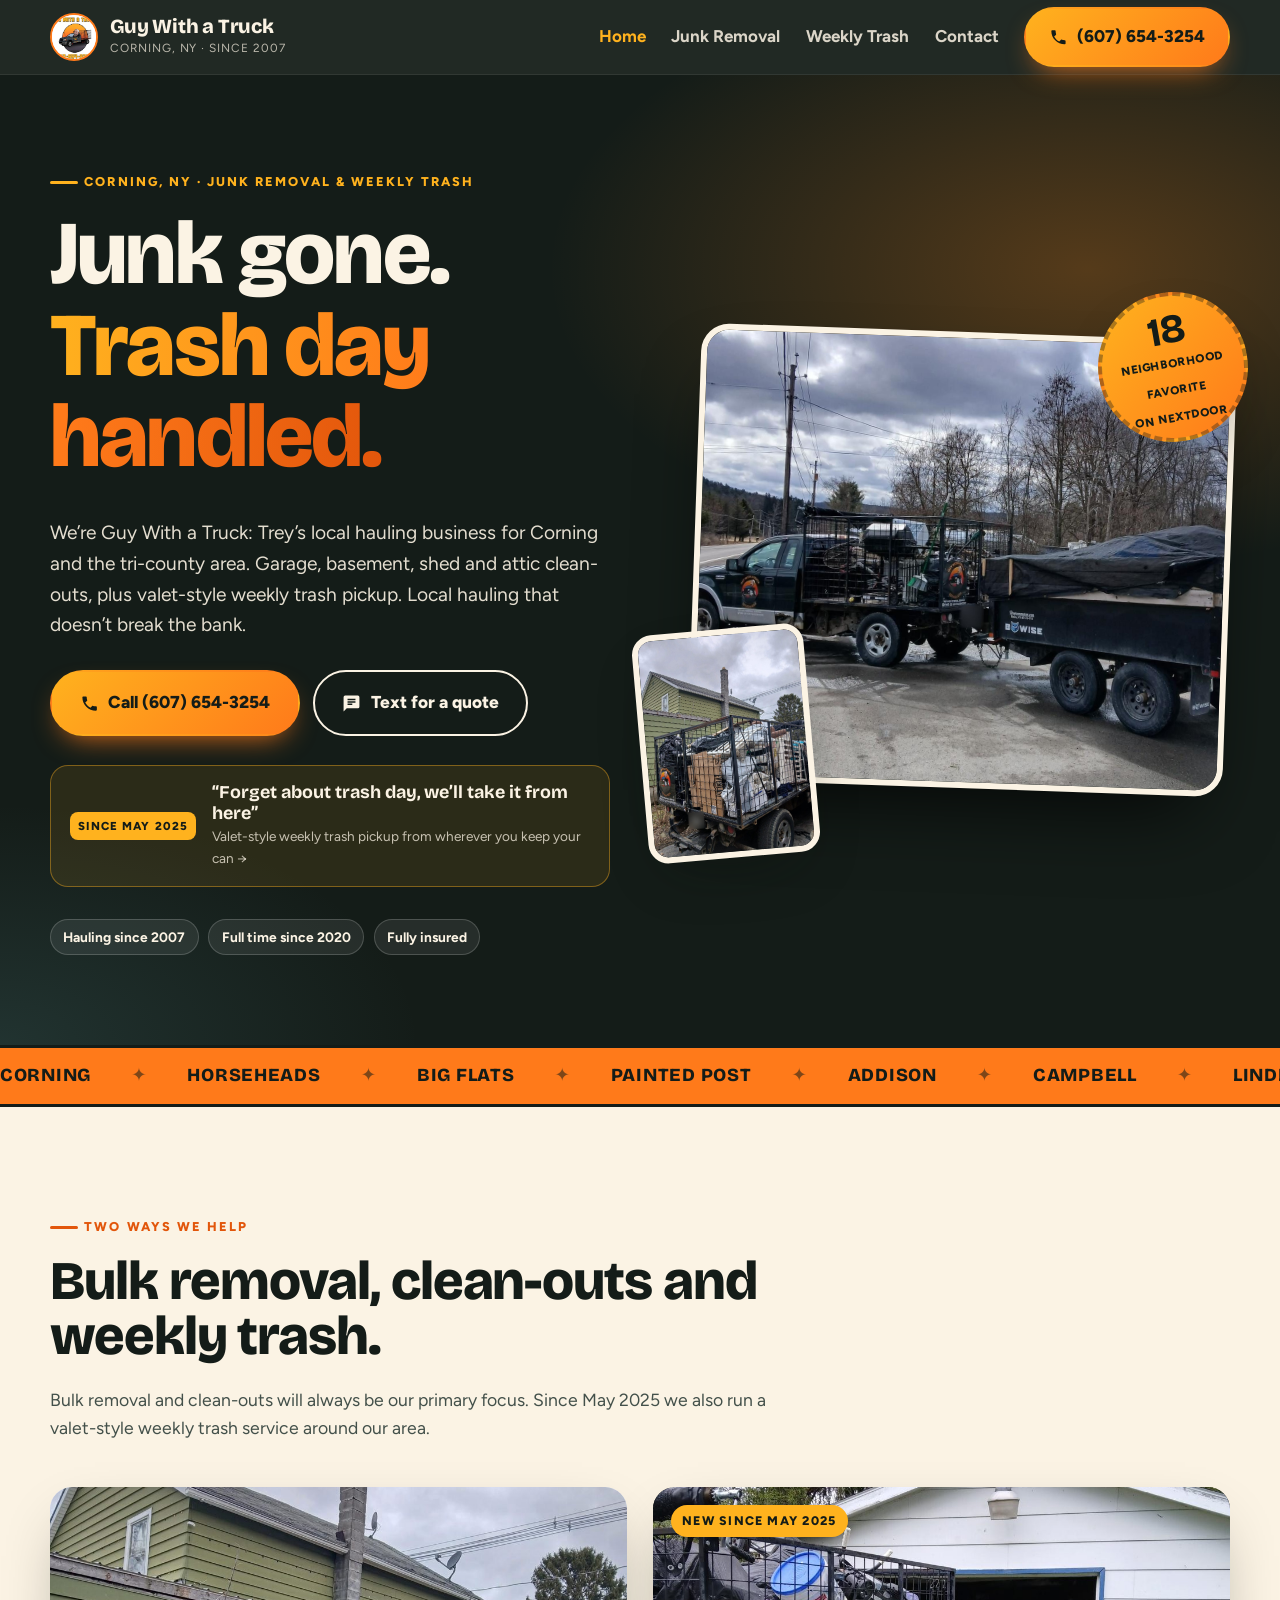
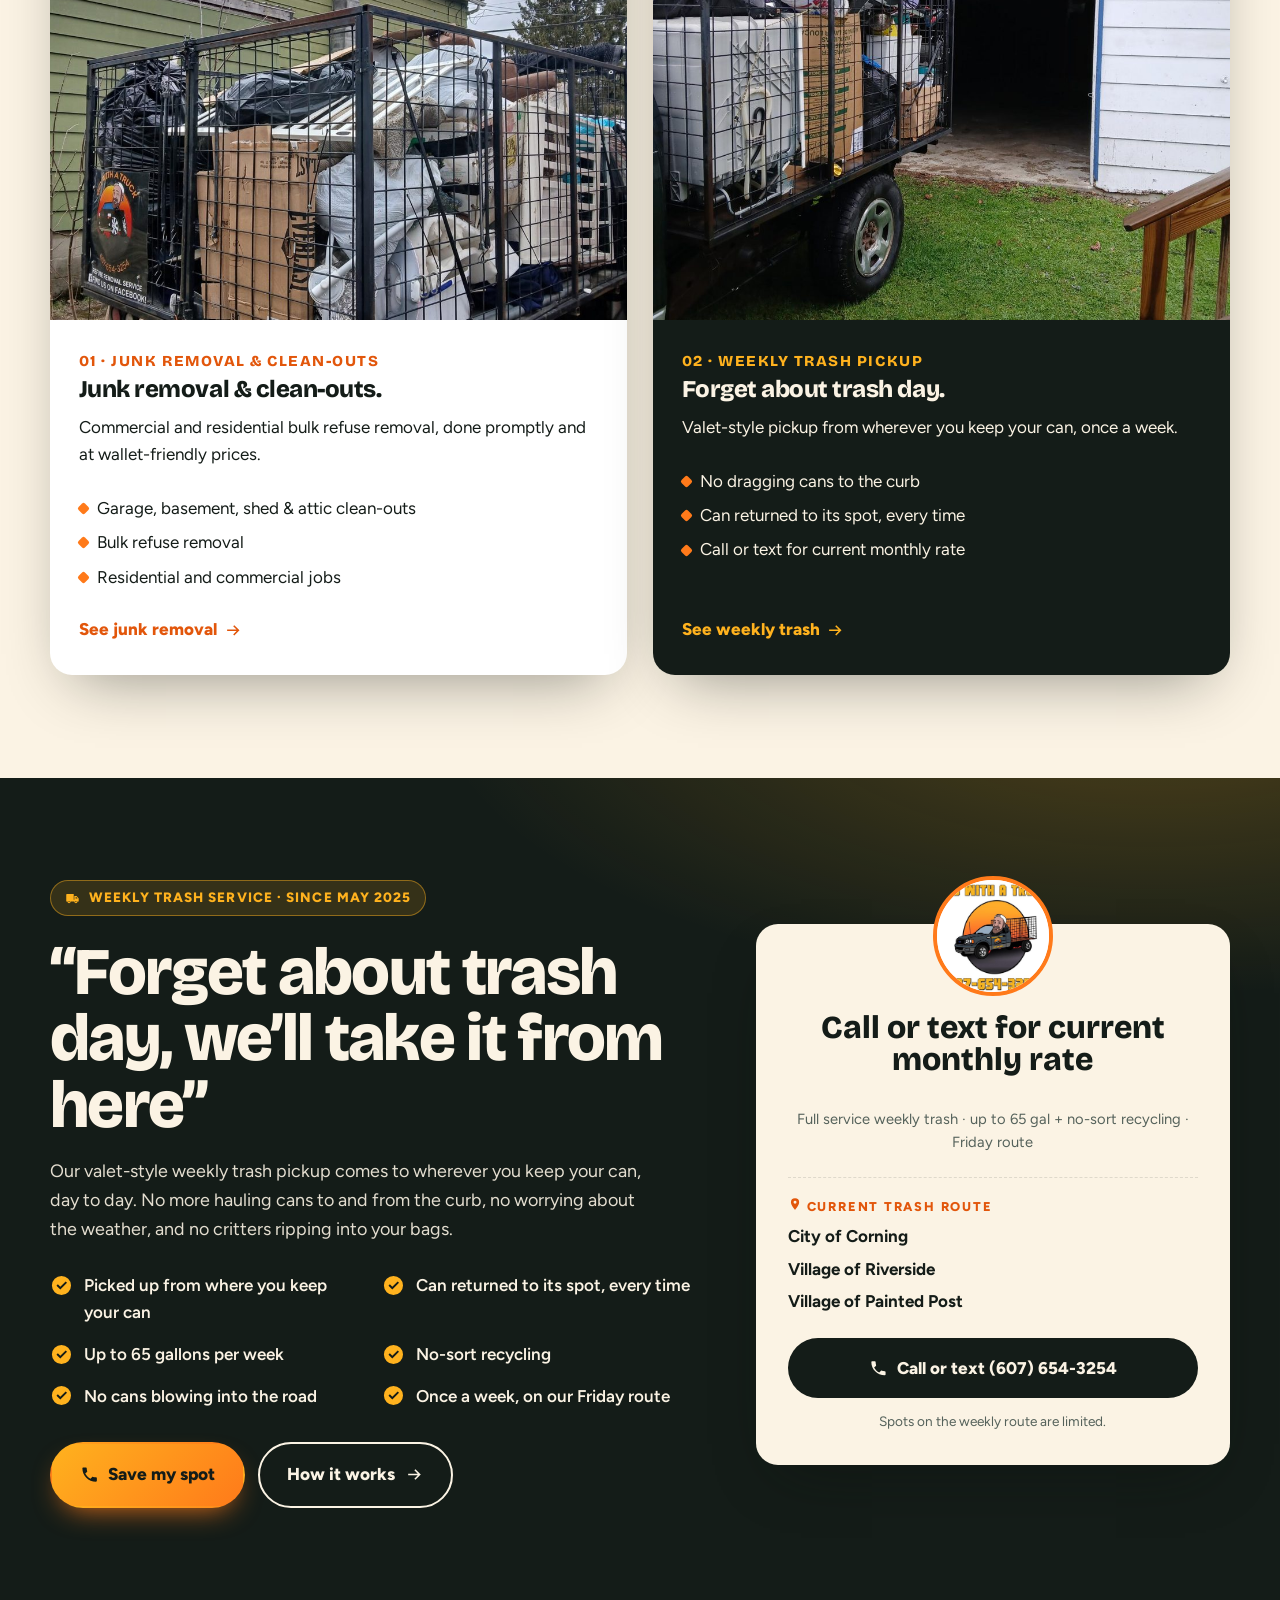
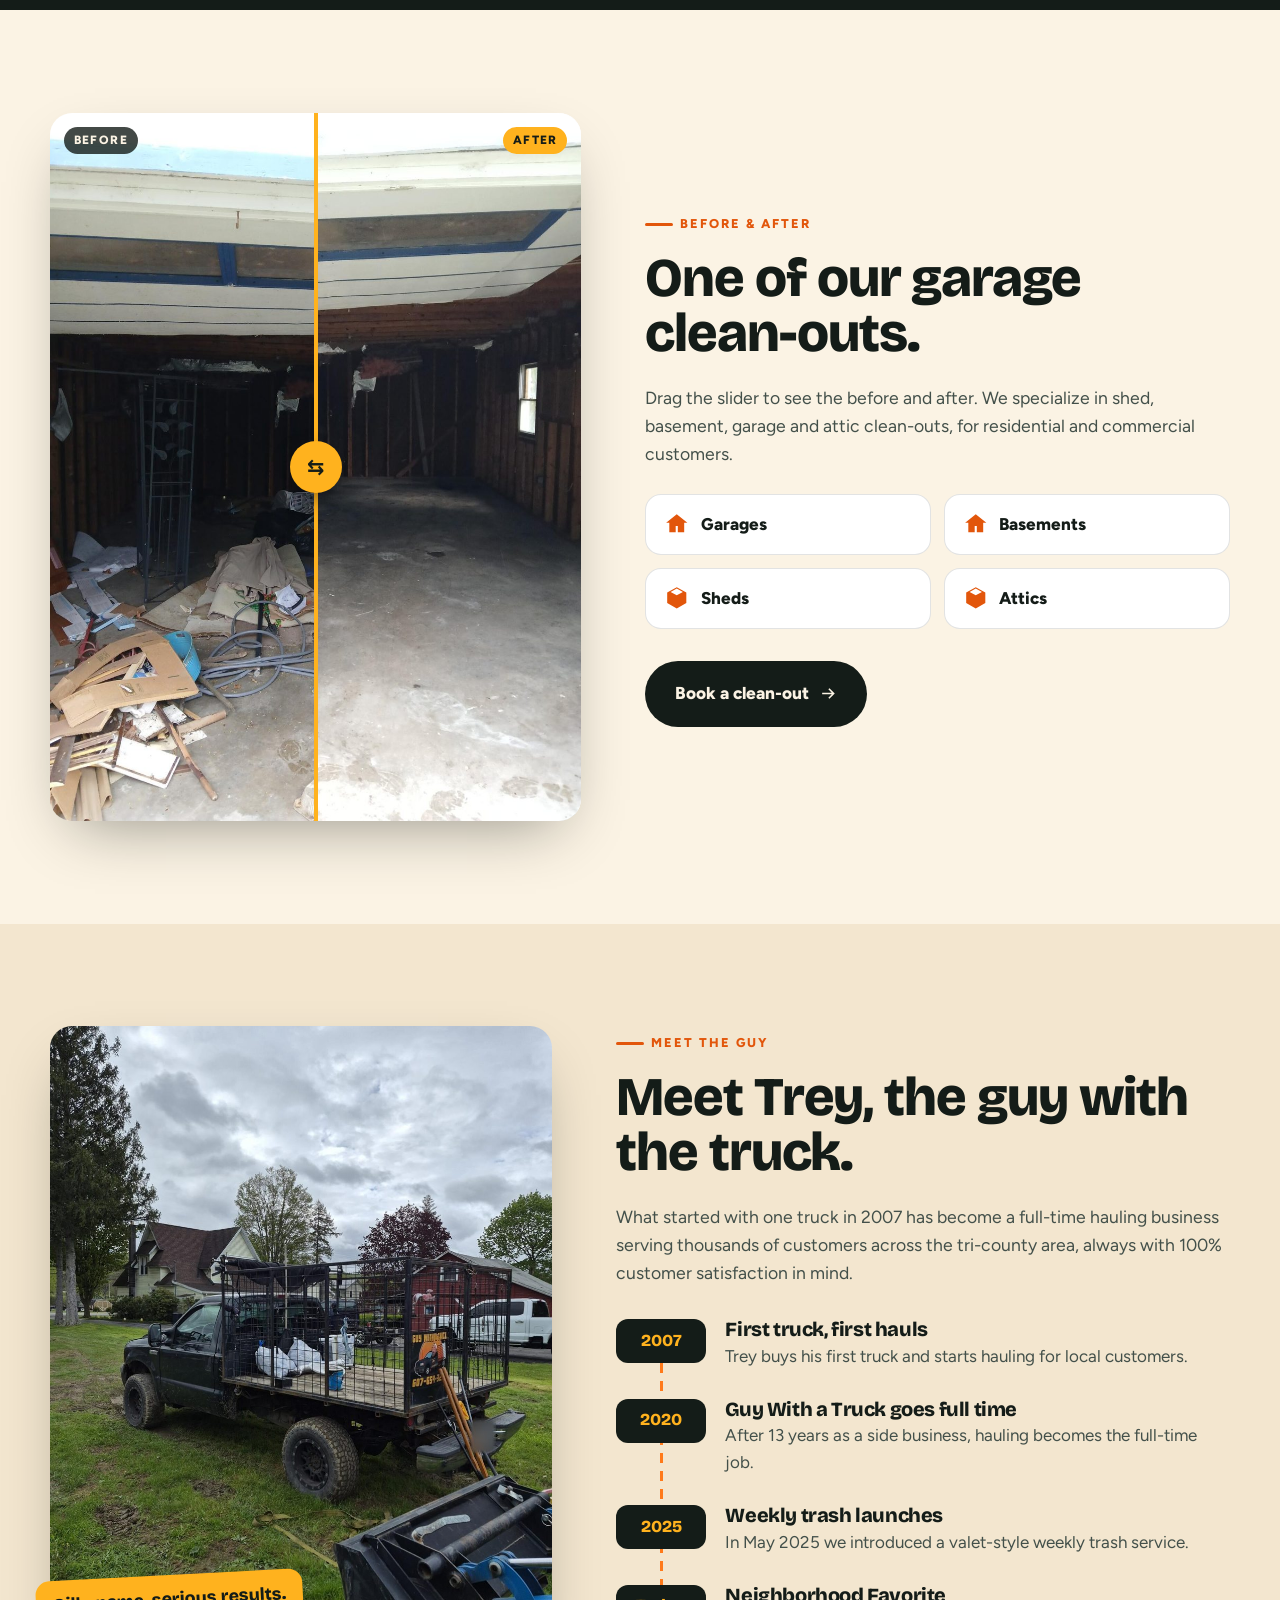
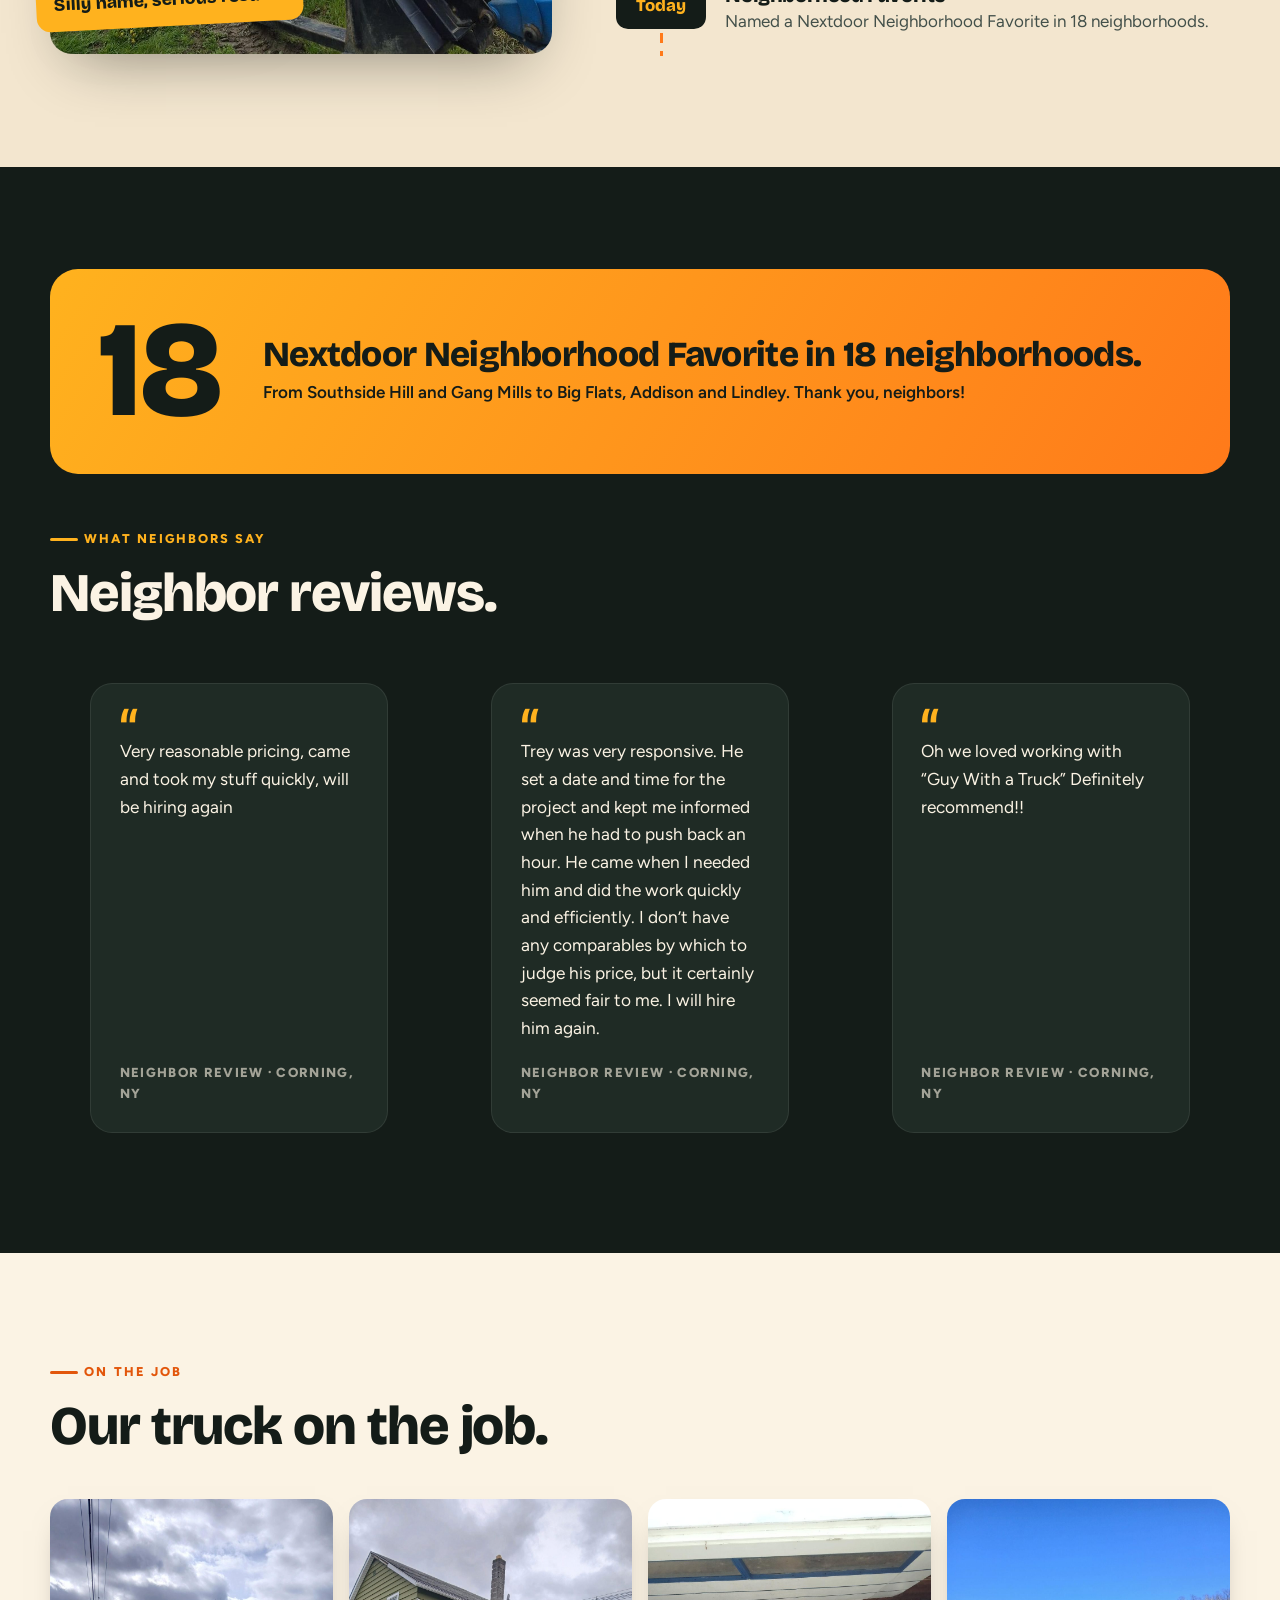
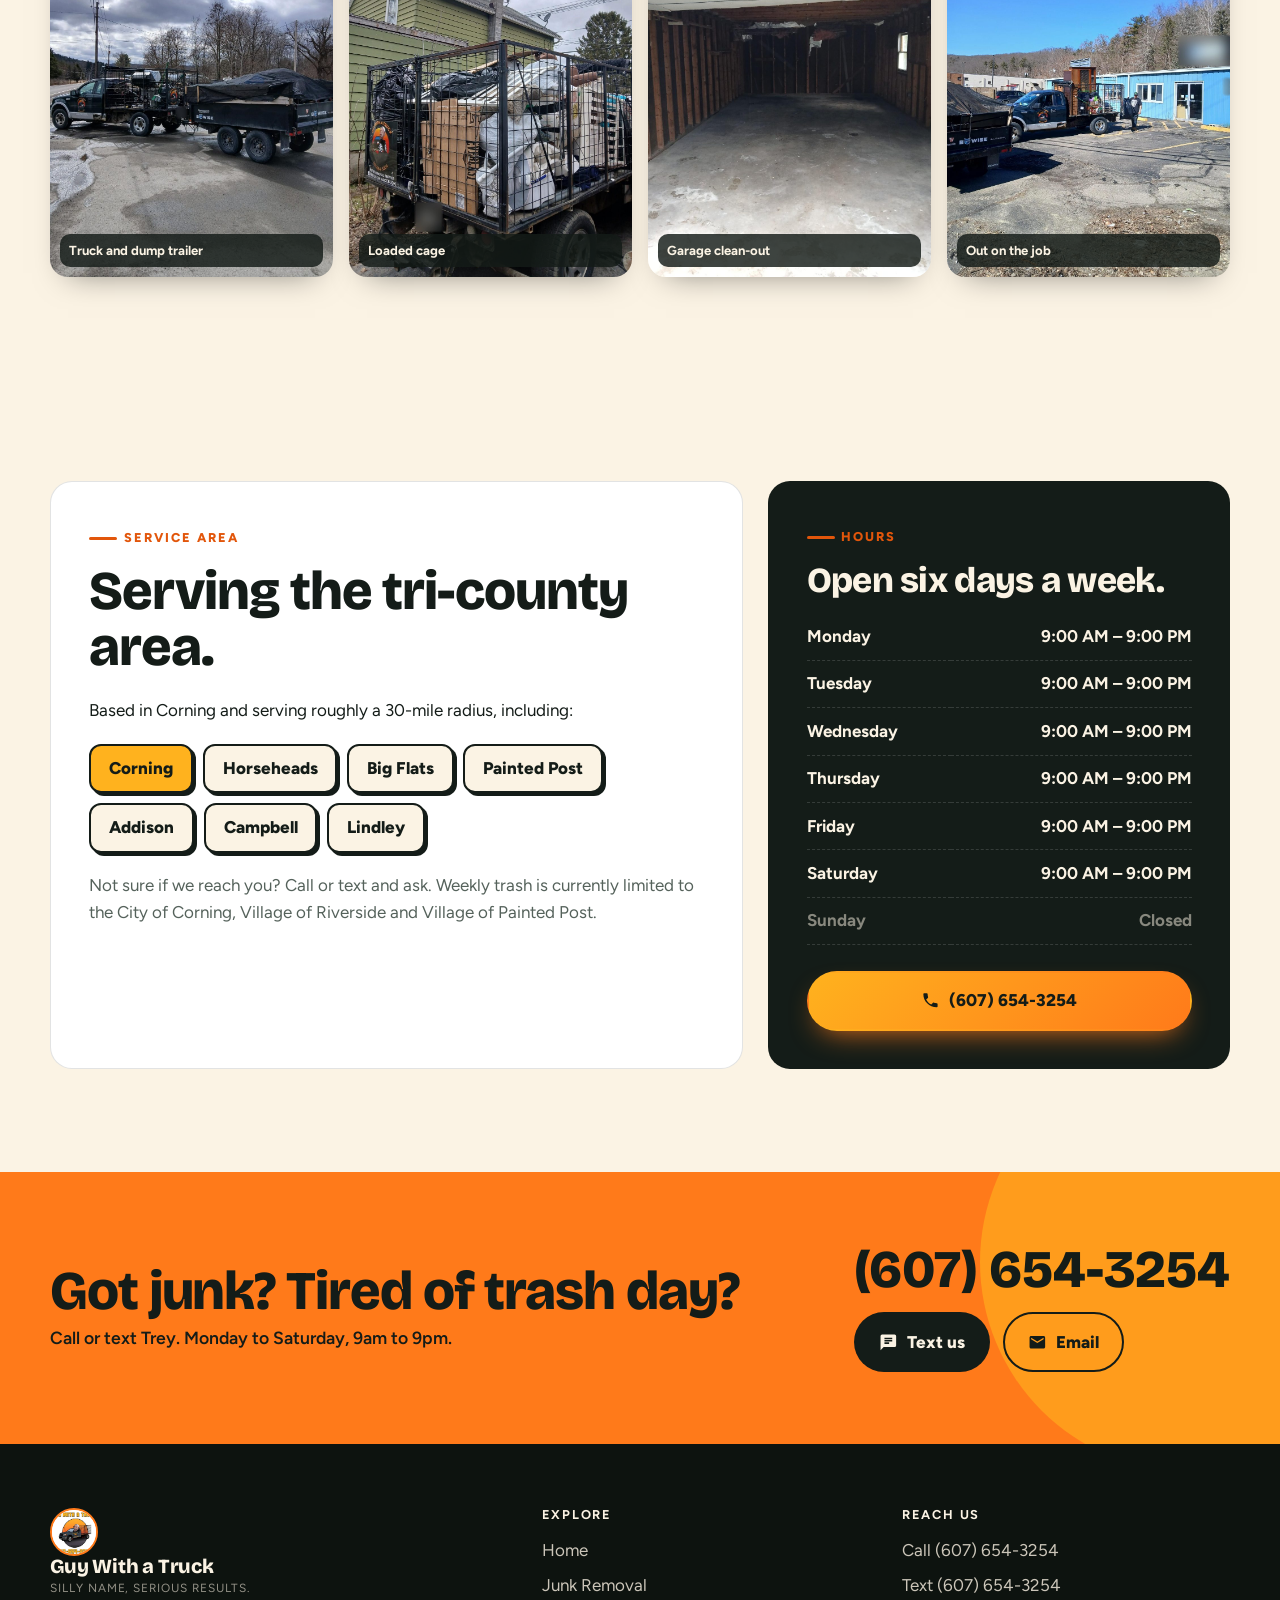
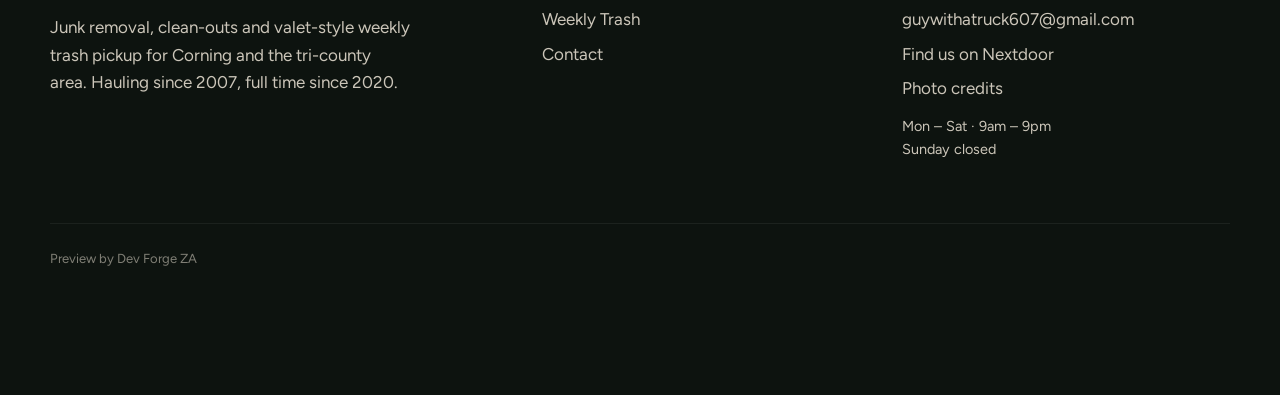
==== commit 6952f66f: "QA fixes: remove trash price, blur plates/sign, root SOURCES.txt, disclaimer, sourced copy only, mob" ====
--- a/index.html
+++ b/index.html
@@ -31,18 +31,18 @@
     <div>
       <span class="eyebrow">Corning, NY · Junk removal &amp; weekly trash</span>
       <h1>Junk gone.<br><span class="sun-text">Trash day handled.</span></h1>
-      <p class="hero-lead">We’re Guy With a Truck: Trey’s local hauling outfit for Corning and the tri-county area. Garage, basement, shed and attic clean-outs, plus valet-style weekly trash pickup. Local hauling that doesn’t break the bank.</p>
+      <p class="hero-lead">We’re Guy With a Truck: Trey’s local hauling business for Corning and the tri-county area. Garage, basement, shed and attic clean-outs, plus valet-style weekly trash pickup. Local hauling that doesn’t break the bank.</p>
       <div class="cta-row">
         <a class="btn btn-sun btn-lg" href="tel:+16076543254"><svg viewBox="0 0 24 24" aria-hidden="true"><path d="M6.6 10.8c1.4 2.8 3.8 5.1 6.6 6.6l2.2-2.2c.3-.3.7-.4 1.1-.2 1.2.4 2.5.6 3.8.6.6 0 1 .4 1 1V20c0 .6-.4 1-1 1C10.6 21 3 13.4 3 4c0-.6.4-1 1-1h3.5c.6 0 1 .4 1 1 0 1.3.2 2.6.6 3.8.1.4 0 .8-.3 1.1L6.6 10.8z"/></svg> Call (607) 654-3254</a>
         <a class="btn btn-line btn-lg" href="sms:+16076543254"><svg viewBox="0 0 24 24" aria-hidden="true"><path d="M20 2H4a2 2 0 0 0-2 2v18l4-4h14a2 2 0 0 0 2-2V4a2 2 0 0 0-2-2zM7 9h10v2H7V9zm6 5H7v-2h6v2zm4-6H7V6h10v2z"/></svg> Text for a quote</a>
       </div>
-      <a class="hero-callout" href="#weekly-trash"><span class="new">Since May 2025</span><span><strong>“Forget about trash day, we’ll take it from here.”</strong><small>Valet-style weekly trash pickup from wherever you keep your can →</small></span></a>
+      <a class="hero-callout" href="#weekly-trash"><span class="new">Since May 2025</span><span><strong>“Forget about trash day, we’ll take it from here”</strong><small>Valet-style weekly trash pickup from wherever you keep your can →</small></span></a>
       <div class="hero-tags"><span>Hauling since 2007</span><span>Full time since 2020</span><span>Fully insured</span></div>
     </div>
     <div class="hero-media">
       <div class="hero-frame"><img src="images/truck-trailer-hero.jpg" alt="Guy With a Truck pickup with its steel cage towing a tarped dump trailer" width="1536" height="1080" fetchpriority="high"></div>
       <div class="hero-mini"><img src="images/loaded-cage.jpg" alt="Truck cage loaded with junk from a clean-out" width="1000" height="1333"></div>
-      <div class="sticker"><div><b>18</b><span>Neighborhood<br>Favorite<br>2026</span></div></div>
+      <div class="sticker"><div><b>18</b><span>Neighborhood<br>Favorite<br>on Nextdoor</span></div></div>
     </div>
   </div>
 </section>
@@ -52,17 +52,17 @@
   <div class="wrap">
     <div class="section-head">
       <span class="eyebrow">Two ways we help</span>
-      <h2>One truck. Two services your week will thank you for.</h2>
-      <p>Bulk removal and clean-outs are what we’re known for. Weekly trash pickup is how we keep your curb clear the rest of the year.</p>
+      <h2>Bulk removal, clean-outs and weekly trash.</h2>
+      <p>Bulk removal and clean-outs will always be our primary focus. Since May 2025 we also run a valet-style weekly trash service around our area.</p>
     </div>
     <div class="duo">
       <a class="ticket" href="junk-removal.html">
         <div class="ticket-img"><img src="images/loaded-cage.jpg" alt="Truck cage packed with boxes and bagged junk outside a house" loading="lazy" width="1000" height="1333"></div>
         <div class="ticket-body">
           <span class="ticket-num">01 · JUNK REMOVAL &amp; CLEAN-OUTS</span>
-          <h3>Clear it out in one haul.</h3>
+          <h3>Junk removal &amp; clean-outs.</h3>
           <p>Commercial and residential bulk refuse removal, done promptly and at wallet-friendly prices.</p>
-          <ul><li>Garage, basement, shed &amp; attic clean-outs</li><li>Household junk, boxes and bulky items</li><li>Residential and commercial jobs</li></ul>
+          <ul><li>Garage, basement, shed &amp; attic clean-outs</li><li>Bulk refuse removal</li><li>Residential and commercial jobs</li></ul>
           <span class="more">See junk removal <svg viewBox="0 0 24 24" aria-hidden="true"><path d="M13.2 5.3 19.9 12l-6.7 6.7-1.4-1.4 4.3-4.3H4v-2h12.1l-4.3-4.3z"/></svg></span>
         </div>
       </a>
@@ -72,8 +72,8 @@
         <div class="ticket-body">
           <span class="ticket-num">02 · WEEKLY TRASH PICKUP</span>
           <h3>Forget about trash day.</h3>
-          <p>Valet-style pickup from wherever you keep your can. We take it from there, once a week.</p>
-          <ul><li>No dragging cans to the curb</li><li>Can returned to its spot, every time</li><li>$44.99/month after tax</li></ul>
+          <p>Valet-style pickup from wherever you keep your can, once a week.</p>
+          <ul><li>No dragging cans to the curb</li><li>Can returned to its spot, every time</li><li>Call or text for current monthly rate</li></ul>
           <span class="more">See weekly trash <svg viewBox="0 0 24 24" aria-hidden="true"><path d="M13.2 5.3 19.9 12l-6.7 6.7-1.4-1.4 4.3-4.3H4v-2h12.1l-4.3-4.3z"/></svg></span>
         </div>
       </a>
@@ -86,7 +86,7 @@
   <div class="wrap trash-grid">
     <div>
       <span class="since"><svg viewBox="0 0 24 24" aria-hidden="true"><path d="M3 5h11v9h1V8h3.5L22 12v5h-2a2.5 2.5 0 0 1-5 0H9a2.5 2.5 0 0 1-5 0H2V6a1 1 0 0 1 1-1zm14.5 11a1 1 0 1 0 0 2 1 1 0 0 0 0-2zm-11 0a1 1 0 1 0 0 2 1 1 0 0 0 0-2zM17 10v2h3.2L18.6 10H17z"/></svg> Weekly trash service · Since May 2025</span>
-      <p class="motto"><q>Forget about trash day, we’ll take it from here.</q></p>
+      <p class="motto"><q>Forget about trash day, we’ll take it from here</q></p>
       <p style="font-size:1.12rem;opacity:.9;max-width:600px">Our valet-style weekly trash pickup comes to wherever you keep your can, day to day. No more hauling cans to and from the curb, no worrying about the weather, and no critters ripping into your bags.</p>
       <ul class="checks">
         <li><svg viewBox="0 0 24 24" aria-hidden="true"><path d="M12 2a10 10 0 1 0 0 20 10 10 0 0 0 0-20zm-1.2 14.2-4-4 1.4-1.4 2.6 2.6 5.6-5.6 1.4 1.4-7 7z"/></svg> Picked up from where you keep your can</li>
@@ -100,8 +100,8 @@
     </div>
     <aside class="price-card">
       <img class="logo-bubble" src="images/logo.jpg" alt="Guy With a Truck cartoon logo of Trey in his truck" width="120" height="120">
-      <p class="price">$44.99<small>/month</small></p>
-      <p class="price-note">Full service weekly trash · after tax</p>
+      <p class="price" style="font-size:2rem">Call or text for current monthly rate</p>
+      <p class="price-note">Full service weekly trash · up to 65 gal + no-sort recycling · Friday route</p>
       <div class="route">
         <h4><svg viewBox="0 0 24 24" aria-hidden="true"><path d="M12 2a7 7 0 0 0-7 7c0 5.2 7 13 7 13s7-7.8 7-13a7 7 0 0 0-7-7zm0 9.5A2.5 2.5 0 1 1 12 6.5a2.5 2.5 0 0 1 0 5z"/></svg> Current trash route</h4>
         <ul><li>City of Corning</li><li>Village of Riverside</li><li>Village of Painted Post</li></ul>
@@ -122,9 +122,9 @@
       <input type="range" min="0" max="100" value="50" aria-label="Drag to compare before and after">
     </div>
     <div>
-      <span class="eyebrow">Real job, real results</span>
-      <h2>From “where do we even start?” to swept clean.</h2>
-      <p style="font-size:1.1rem;color:#43504a">That’s one of our garage clean-outs. Drag the slider to see it. Sheds, basements, attics and garages are our specialty. You point, we load, haul it off and leave the space ready to use again.</p>
+      <span class="eyebrow">Before &amp; after</span>
+      <h2>One of our garage clean-outs.</h2>
+      <p style="font-size:1.1rem;color:#43504a">Drag the slider to see the before and after. We specialize in shed, basement, garage and attic clean-outs, for residential and commercial customers.</p>
       <div class="spec-list">
         <div><svg viewBox="0 0 24 24" aria-hidden="true"><path d="M12 3 2 11h3v9h6v-6h2v6h6v-9h3z"/></svg> Garages</div><div><svg viewBox="0 0 24 24" aria-hidden="true"><path d="M12 3 2 11h3v9h6v-6h2v6h6v-9h3z"/></svg> Basements</div><div><svg viewBox="0 0 24 24" aria-hidden="true"><path d="M21 7 12 2 3 7v10l9 5 9-5V7zm-9 2.7L6.2 6.5 12 3.3l5.8 3.2L12 9.7z"/></svg> Sheds</div><div><svg viewBox="0 0 24 24" aria-hidden="true"><path d="M21 7 12 2 3 7v10l9 5 9-5V7zm-9 2.7L6.2 6.5 12 3.3l5.8 3.2L12 9.7z"/></svg> Attics</div>
       </div>
@@ -141,13 +141,13 @@
     </div>
     <div>
       <span class="eyebrow">Meet the guy</span>
-      <h2>Hi, I’m Trey. Yes, I’m the guy with the truck.</h2>
+      <h2>Meet Trey, the guy with the truck.</h2>
       <p style="font-size:1.1rem;color:#43504a">What started with one truck in 2007 has become a full-time hauling business serving thousands of customers across the tri-county area, always with 100% customer satisfaction in mind.</p>
       <ol class="timeline">
         <li><span class="yr">2007</span><div><h3>First truck, first hauls</h3><p>Trey buys his first truck and starts hauling for local customers.</p></div></li>
         <li><span class="yr">2020</span><div><h3>Guy With a Truck goes full time</h3><p>After 13 years as a side business, hauling becomes the full-time job.</p></div></li>
-        <li><span class="yr">2025</span><div><h3>Weekly trash launches</h3><p>In May 2025 we added valet-style weekly trash pickup around Corning.</p></div></li>
-        <li><span class="yr">2026</span><div><h3>Neighborhood Favorite</h3><p>Named a Nextdoor Neighborhood Favorite in 18 neighborhoods.</p></div></li>
+        <li><span class="yr">2025</span><div><h3>Weekly trash launches</h3><p>In May 2025 we introduced a valet-style weekly trash service.</p></div></li>
+        <li><span class="yr">Today</span><div><h3>Neighborhood Favorite</h3><p>Named a Nextdoor Neighborhood Favorite in 18 neighborhoods.</p></div></li>
       </ol>
     </div>
   </div>
@@ -157,13 +157,13 @@
   <div class="wrap">
     <div class="fav-band">
       <div class="fav-num">18</div>
-      <div><h3>Nextdoor Neighborhood Favorite in 18 neighborhoods, 2026.</h3><p>From Southside Hill and Gang Mills to Big Flats, Addison and Lindley. Thank you, neighbors!</p></div>
-    </div>
-    <div class="section-head"><span class="eyebrow">What neighbors say</span><h2>Straight from the neighbors.</h2></div>
+      <div><h3>Nextdoor Neighborhood Favorite in 18 neighborhoods.</h3><p>From Southside Hill and Gang Mills to Big Flats, Addison and Lindley. Thank you, neighbors!</p></div>
+    </div>
+    <div class="section-head"><span class="eyebrow">What neighbors say</span><h2>Neighbor reviews.</h2></div>
     
 <div class="reviews">
   <figure class="review"><div class="q">“</div><blockquote>Very reasonable pricing, came and took my stuff quickly, will be hiring again</blockquote><cite>Neighbor review · Corning, NY</cite></figure>
-  <figure class="review"><div class="q">“</div><blockquote>Trey was very responsive. He set a date and time for the project and kept me informed when he had to push back an hour. He came when I needed him and did the work quickly and efficiently.</blockquote><cite>Neighbor review · Corning, NY</cite></figure>
+  <figure class="review"><div class="q">“</div><blockquote>Trey was very responsive. He set a date and time for the project and kept me informed when he had to push back an hour. He came when I needed him and did the work quickly and efficiently. I don’t have any comparables by which to judge his price, but it certainly seemed fair to me. I will hire him again.</blockquote><cite>Neighbor review · Corning, NY</cite></figure>
   <figure class="review"><div class="q">“</div><blockquote>Oh we loved working with “Guy With a Truck” Definitely recommend!!</blockquote><cite>Neighbor review · Corning, NY</cite></figure>
 </div>
   </div>
@@ -171,11 +171,11 @@
 
 <section class="section">
   <div class="wrap">
-    <div class="section-head"><span class="eyebrow">On the job</span><h2>Our truck, our loads, our town.</h2></div>
+    <div class="section-head"><span class="eyebrow">On the job</span><h2>Our truck on the job.</h2></div>
     <div class="strip">
-      <figure><img src="images/truck-trailer.jpg" alt="Caged pickup towing a tarped dump trailer" loading="lazy" width="1000" height="1333"><figcaption>Truck + trailer for the big jobs</figcaption></figure>
-      <figure><img src="images/loaded-cage.jpg" alt="Loaded truck cage outside a house" loading="lazy" width="1000" height="1333"><figcaption>Packed and ready to haul</figcaption></figure>
-      <figure><img src="images/garage-after.jpg" alt="Empty swept garage after a clean-out" loading="lazy" width="1000" height="1333"><figcaption>Garage clean-out, done</figcaption></figure>
+      <figure><img src="images/truck-trailer.jpg" alt="Caged pickup towing a tarped dump trailer" loading="lazy" width="1000" height="1333"><figcaption>Truck and dump trailer</figcaption></figure>
+      <figure><img src="images/loaded-cage.jpg" alt="Loaded truck cage outside a house" loading="lazy" width="1000" height="1333"><figcaption>Loaded cage</figcaption></figure>
+      <figure><img src="images/garage-after.jpg" alt="Empty swept garage after a clean-out" loading="lazy" width="1000" height="1333"><figcaption>Garage clean-out</figcaption></figure>
       <figure><img src="images/job-site-lot.jpg" alt="Guy With a Truck pickups and trailer at a commercial job site" loading="lazy" width="1000" height="1333" style="object-position:30% 70%"><figcaption>Out on the job</figcaption></figure>
     </div>
   </div>
@@ -186,7 +186,7 @@
   <div class="wrap area-grid">
     <div class="panel">
       <span class="eyebrow">Service area</span>
-      <h2>Proudly hauling the tri-county area.</h2>
+      <h2>Serving the tri-county area.</h2>
       <p>Based in Corning and serving roughly a 30-mile radius, including:</p>
       <div class="towns"><span class="home">Corning</span><span class="">Horseheads</span><span class="">Big Flats</span><span class="">Painted Post</span><span class="">Addison</span><span class="">Campbell</span><span class="">Lindley</span></div>
       <p style="margin:0;color:#55625b">Not sure if we reach you? Call or text and ask. Weekly trash is currently limited to the City of Corning, Village of Riverside and Village of Painted Post.</p>
@@ -230,10 +230,11 @@
         <a href="sms:+16076543254">Text (607) 654-3254</a>
         <a href="mailto:guywithatruck607@gmail.com">guywithatruck607@gmail.com</a>
         <a href="https://nextdoor.com/pages/guy-with-a-truck-corning-ny/" target="_blank" rel="noopener">Find us on Nextdoor</a>
+        <a href="SOURCES.txt">Photo credits</a>
         <p style="margin-top:.8rem;font-size:.9rem">Mon – Sat · 9am – 9pm<br>Sunday closed</p>
       </div>
     </div>
-    <p class="disclaimer">Speculative website concept created by Dev Forge ZA for demonstration purposes. Not the official website of Guy With a Truck unless adopted.</p>
+    <p class="disclaimer">Preview by Dev Forge ZA</p>
   </div>
 </footer>
 <div class="mobile-callbar" aria-label="Quick contact">
--- a/styles.css
+++ b/styles.css
@@ -12,6 +12,7 @@
 body{margin:0;font-family:var(--body);font-size:17px;line-height:1.6;color:var(--ink);background:var(--paper);-webkit-font-smoothing:antialiased}
 img{max-width:100%;height:auto;display:block}
 a{color:inherit}
+button{font:inherit}
 .wrap{width:min(1180px,100% - 40px);margin-inline:auto}
 h1,h2,h3,h4{font-family:var(--display);line-height:1.02;letter-spacing:-.02em;margin:0 0 .4em}
 h1{font-size:clamp(2.7rem,7vw,5.6rem);font-weight:800}
@@ -54,8 +55,8 @@
 .hero-tags span{padding:.45em .9em;border-radius:999px;background:rgba(255,255,255,.08);border:1px solid rgba(255,255,255,.18);font-weight:700;font-size:.86rem}
 .hero-media{position:relative}
 .hero-frame{border-radius:28px;overflow:hidden;border:6px solid var(--paper);box-shadow:0 40px 80px -30px rgba(0,0,0,.8);transform:rotate(2deg);aspect-ratio:4/3.4}
-.hero-frame img{width:100%;height:100%;object-fit:cover;object-position:30% 55%}
-.hero-mini{position:absolute;left:-36px;bottom:-34px;width:42%;border-radius:20px;overflow:hidden;border:6px solid var(--paper);box-shadow:var(--shadow);transform:rotate(-5deg);aspect-ratio:3/4}
+.hero-frame img{width:100%;height:100%;object-fit:cover;object-position:18% 55%}
+.hero-mini{position:absolute;left:-54px;bottom:-70px;width:32%;border-radius:20px;overflow:hidden;border:6px solid var(--paper);box-shadow:var(--shadow);transform:rotate(-5deg);aspect-ratio:3/4}
 .hero-mini img{width:100%;height:100%;object-fit:cover}
 .sticker{position:absolute;right:-18px;top:-40px;width:150px;height:150px;border-radius:50%;background:linear-gradient(140deg,var(--sun-2),var(--sun));color:var(--ink);display:grid;place-items:center;text-align:center;transform:rotate(-10deg);box-shadow:var(--shadow);border:4px dashed rgba(20,28,24,.35);padding:1rem;z-index:2}
 .sticker b{font-family:var(--display);font-size:2.5rem;line-height:.9;display:block}
@@ -240,11 +241,13 @@
   .nav-links.is-open{display:flex}
   .nav-links a:not(.btn){padding:.9rem 0;border-bottom:1px solid rgba(255,255,255,.08)}
   .nav-links .btn{margin-top:1rem}
-  .sticker{width:124px;height:124px;right:-6px;top:-34px;padding:.6rem}
-  .sticker b{font-size:1.8rem}
-  .sticker span{font-size:.56rem}
-  .hero-mini{left:-8px;bottom:-26px;width:38%}
-  .hero-media{margin:1rem 8px 2rem}
+  .sticker{width:104px;height:104px;right:-4px;top:-26px;padding:.5rem}
+  .sticker b{font-size:1.6rem}
+  .sticker span{font-size:.5rem}
+  .hero-mini{display:none}
+  .hero-media{order:-1;margin:1.2rem 8px .4rem}
+  .hero-grid{padding-top:1.2rem;gap:1.6rem}
+  .hero-frame{aspect-ratio:16/10;transform:rotate(1.5deg);border-width:4px}
   .checks,.spec-list{grid-template-columns:1fr}
   .fav-band{grid-template-columns:1fr;gap:1rem}
   .photo-stack{min-height:420px}
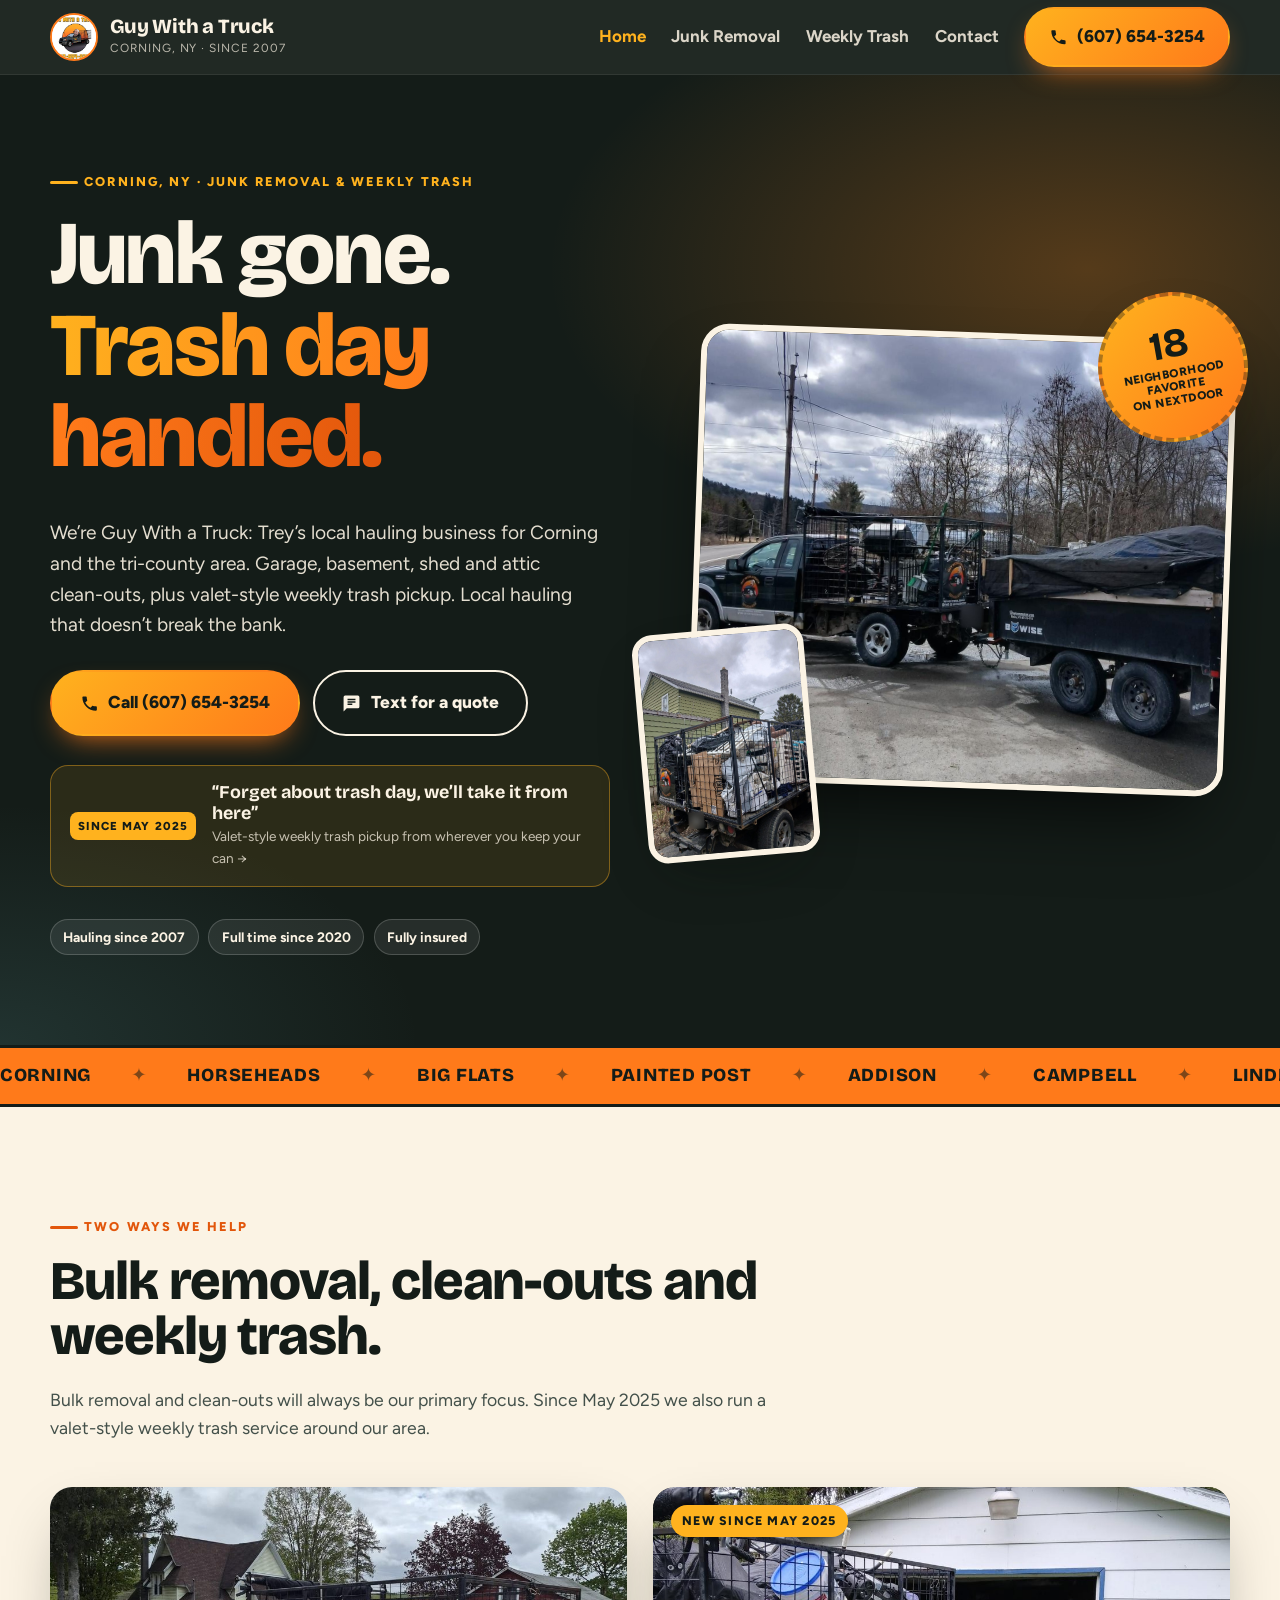
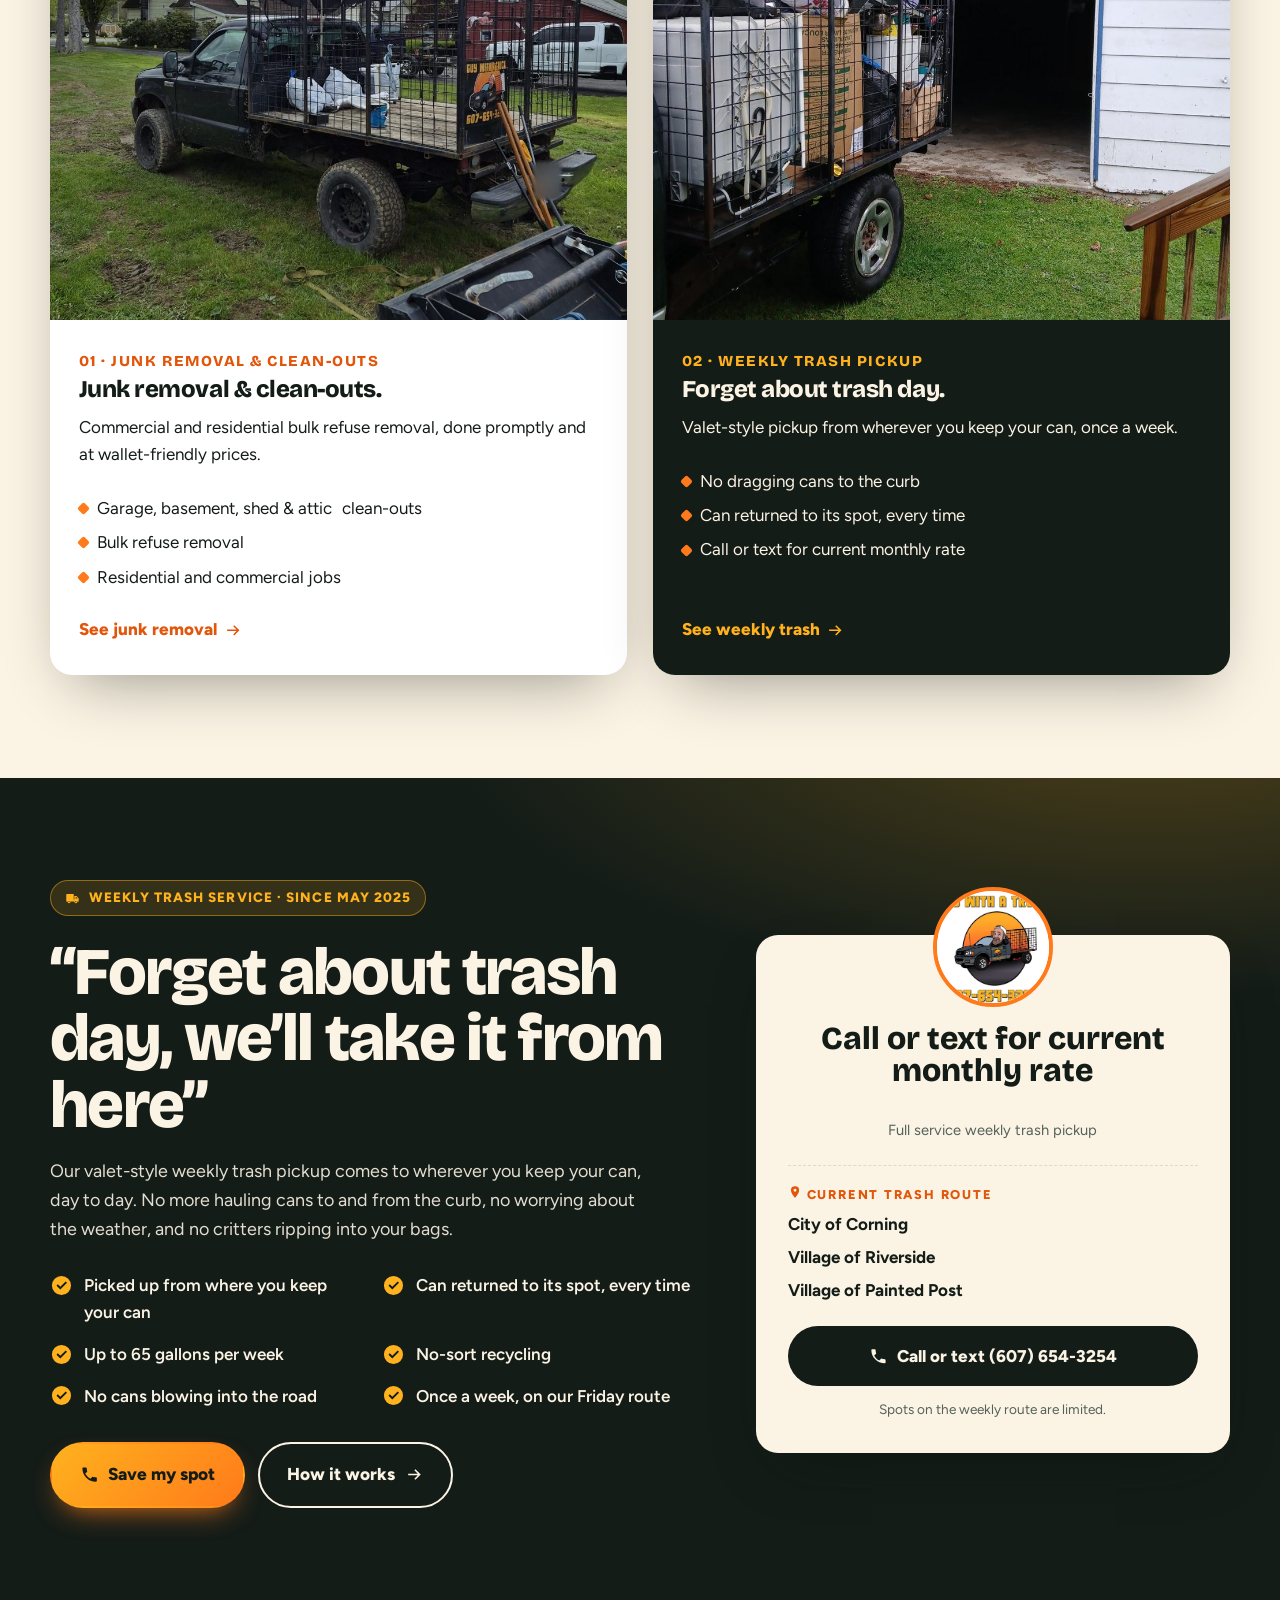
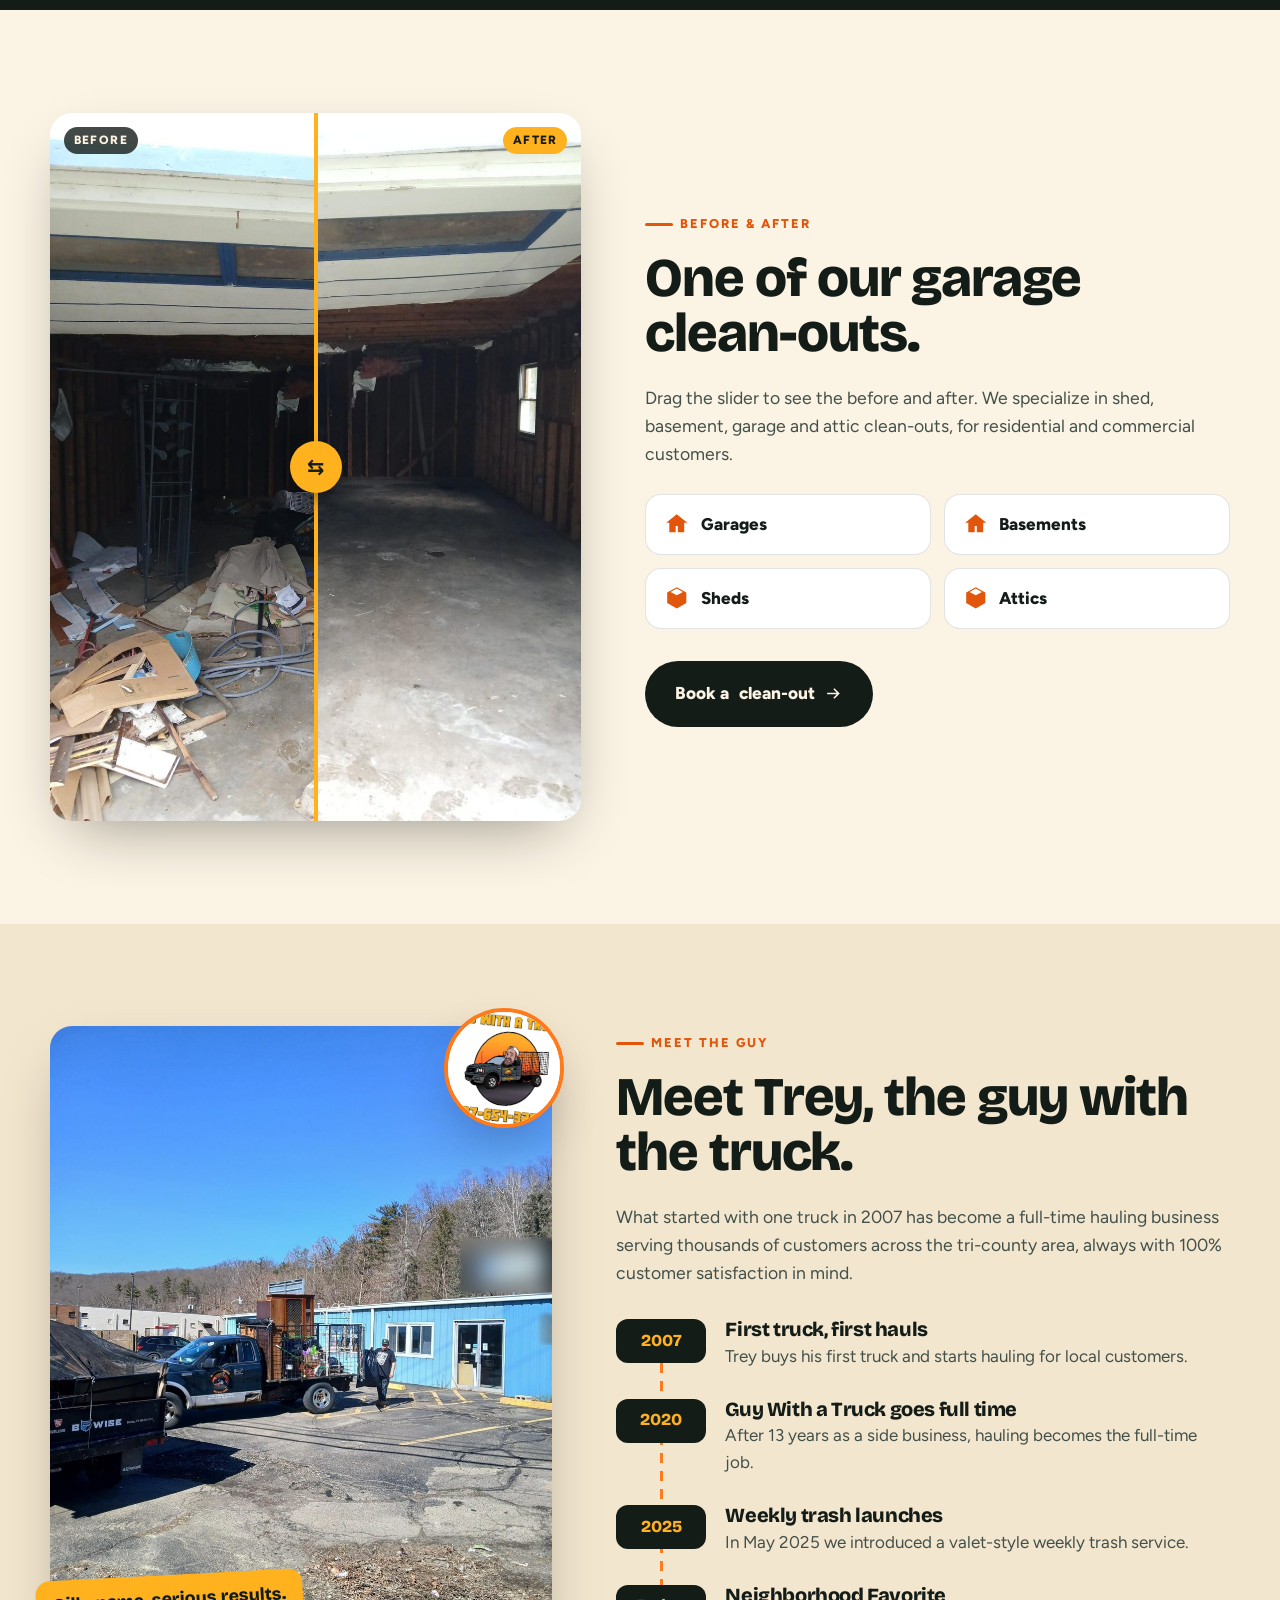
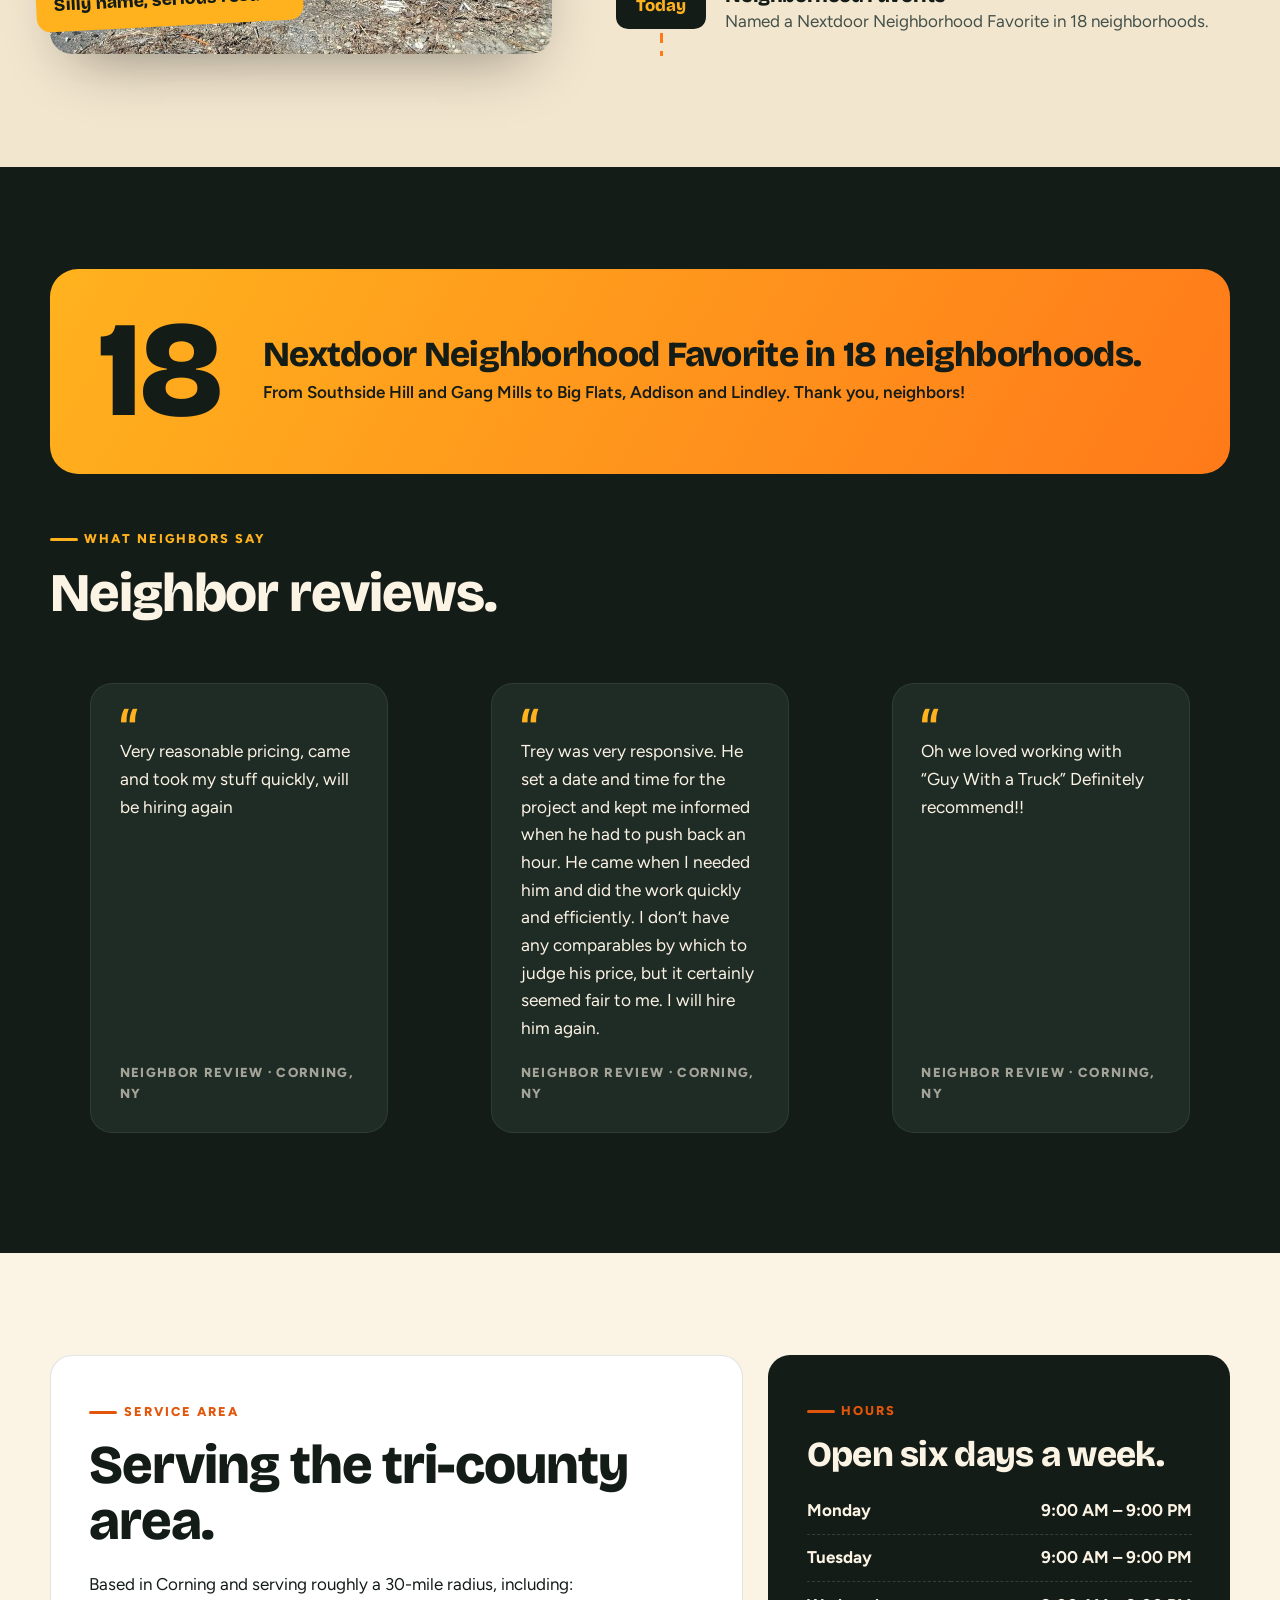
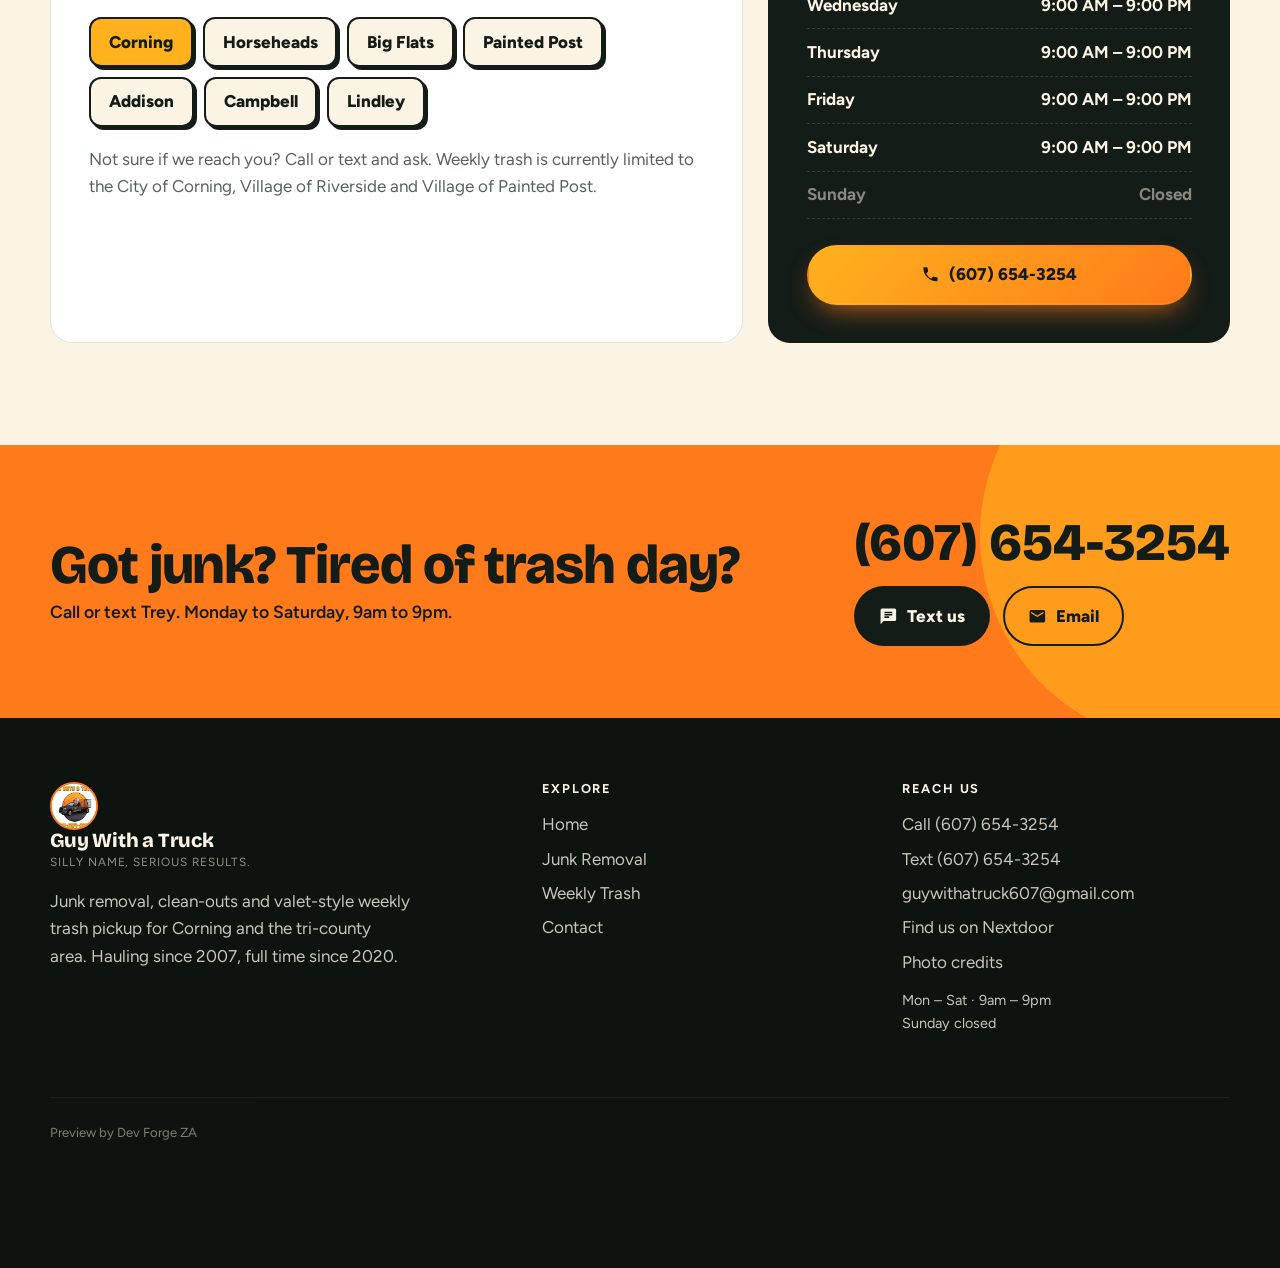
==== commit 1adcedbb: "Jack QA round: fix 390px overflow, sticker fit, #how anchor, unique home photos, single trash checkl" ====
--- a/index.html
+++ b/index.html
@@ -7,14 +7,14 @@
 <meta name="description" content="Local junk removal, garage, basement, shed and attic clean-outs, plus valet-style weekly trash pickup in Corning, NY and the tri-county area. Call or text Trey at (607) 654-3254.">
 <meta property="og:title" content="Guy With a Truck | Junk Removal, Clean-Outs & Weekly Trash · Corning, NY">
 <meta property="og:description" content="Local junk removal, garage, basement, shed and attic clean-outs, plus valet-style weekly trash pickup in Corning, NY and the tri-county area. Call or text Trey at (607) 654-3254.">
-<meta property="og:image" content="images/truck-trailer-hero.jpg">
+<meta property="og:image" content="https://rudsrudibotha.github.io/guy-with-a-truck-preview/images/truck-trailer-hero.jpg">
 <meta name="theme-color" content="#141c18">
 <link rel="icon" href="images/logo.jpg">
 <link rel="preconnect" href="https://fonts.googleapis.com">
 <link rel="preconnect" href="https://fonts.gstatic.com" crossorigin>
 <link href="https://fonts.googleapis.com/css2?family=Bricolage+Grotesque:opsz,wght@12..96,700;12..96,800&family=Figtree:wght@400;600;700;800&display=swap" rel="stylesheet">
 <link rel="stylesheet" href="styles.css">
-<script type="application/ld+json">{"@context":"https://schema.org","@type":"LocalBusiness","name":"Guy With a Truck","telephone":"+1-607-654-3254","email":"guywithatruck607@gmail.com","address":{"@type":"PostalAddress","addressLocality":"Corning","addressRegion":"NY","addressCountry":"US"},"areaServed":["Corning, NY","Horseheads, NY","Big Flats, NY","Painted Post, NY","Addison, NY","Campbell, NY","Lindley, NY"],"openingHours":"Mo-Sa 09:00-21:00","image":"images/truck-trailer-hero.jpg"}</script>
+<script type="application/ld+json">{"@context":"https://schema.org","@type":"LocalBusiness","name":"Guy With a Truck","telephone":"+1-607-654-3254","email":"guywithatruck607@gmail.com","address":{"@type":"PostalAddress","addressLocality":"Corning","addressRegion":"NY","addressCountry":"US"},"areaServed":["Corning, NY","Horseheads, NY","Big Flats, NY","Painted Post, NY","Addison, NY","Campbell, NY","Lindley, NY"],"openingHours":"Mo-Sa 09:00-21:00","image":"https://rudsrudibotha.github.io/guy-with-a-truck-preview/images/truck-trailer-hero.jpg"}</script>
 </head>
 <body>
 <header class="site-header">
@@ -31,7 +31,7 @@
     <div>
       <span class="eyebrow">Corning, NY · Junk removal &amp; weekly trash</span>
       <h1>Junk gone.<br><span class="sun-text">Trash day handled.</span></h1>
-      <p class="hero-lead">We’re Guy With a Truck: Trey’s local hauling business for Corning and the tri-county area. Garage, basement, shed and attic clean-outs, plus valet-style weekly trash pickup. Local hauling that doesn’t break the bank.</p>
+      <p class="hero-lead">We’re Guy With a Truck: Trey’s local hauling business for Corning and the tri-county area. Garage, basement, shed and attic <span class="nw">clean-outs</span>, plus valet-style weekly trash pickup. Local hauling that doesn’t break the bank.</p>
       <div class="cta-row">
         <a class="btn btn-sun btn-lg" href="tel:+16076543254"><svg viewBox="0 0 24 24" aria-hidden="true"><path d="M6.6 10.8c1.4 2.8 3.8 5.1 6.6 6.6l2.2-2.2c.3-.3.7-.4 1.1-.2 1.2.4 2.5.6 3.8.6.6 0 1 .4 1 1V20c0 .6-.4 1-1 1C10.6 21 3 13.4 3 4c0-.6.4-1 1-1h3.5c.6 0 1 .4 1 1 0 1.3.2 2.6.6 3.8.1.4 0 .8-.3 1.1L6.6 10.8z"/></svg> Call (607) 654-3254</a>
         <a class="btn btn-line btn-lg" href="sms:+16076543254"><svg viewBox="0 0 24 24" aria-hidden="true"><path d="M20 2H4a2 2 0 0 0-2 2v18l4-4h14a2 2 0 0 0 2-2V4a2 2 0 0 0-2-2zM7 9h10v2H7V9zm6 5H7v-2h6v2zm4-6H7V6h10v2z"/></svg> Text for a quote</a>
@@ -52,17 +52,17 @@
   <div class="wrap">
     <div class="section-head">
       <span class="eyebrow">Two ways we help</span>
-      <h2>Bulk removal, clean-outs and weekly trash.</h2>
-      <p>Bulk removal and clean-outs will always be our primary focus. Since May 2025 we also run a valet-style weekly trash service around our area.</p>
+      <h2>Bulk removal, <span class="nw">clean-outs</span> and weekly trash.</h2>
+      <p>Bulk removal and <span class="nw">clean-outs</span> will always be our primary focus. Since May 2025 we also run a valet-style weekly trash service around our area.</p>
     </div>
     <div class="duo">
       <a class="ticket" href="junk-removal.html">
-        <div class="ticket-img"><img src="images/loaded-cage.jpg" alt="Truck cage packed with boxes and bagged junk outside a house" loading="lazy" width="1000" height="1333"></div>
+        <div class="ticket-img"><img src="images/load-on-lawn.jpg" alt="Guy With a Truck pickup with a full cage of junk on a residential lawn" loading="lazy" width="1000" height="1333" style="object-position:50% 60%"></div>
         <div class="ticket-body">
           <span class="ticket-num">01 · JUNK REMOVAL &amp; CLEAN-OUTS</span>
-          <h3>Junk removal &amp; clean-outs.</h3>
+          <h3>Junk removal &amp; <span class="nw">clean-outs</span>.</h3>
           <p>Commercial and residential bulk refuse removal, done promptly and at wallet-friendly prices.</p>
-          <ul><li>Garage, basement, shed &amp; attic clean-outs</li><li>Bulk refuse removal</li><li>Residential and commercial jobs</li></ul>
+          <ul><li>Garage, basement, shed &amp; attic <span class="nw">clean-outs</span></li><li>Bulk refuse removal</li><li>Residential and commercial jobs</li></ul>
           <span class="more">See junk removal <svg viewBox="0 0 24 24" aria-hidden="true"><path d="M13.2 5.3 19.9 12l-6.7 6.7-1.4-1.4 4.3-4.3H4v-2h12.1l-4.3-4.3z"/></svg></span>
         </div>
       </a>
@@ -96,12 +96,12 @@
         <li><svg viewBox="0 0 24 24" aria-hidden="true"><path d="M12 2a10 10 0 1 0 0 20 10 10 0 0 0 0-20zm-1.2 14.2-4-4 1.4-1.4 2.6 2.6 5.6-5.6 1.4 1.4-7 7z"/></svg> No cans blowing into the road</li>
         <li><svg viewBox="0 0 24 24" aria-hidden="true"><path d="M12 2a10 10 0 1 0 0 20 10 10 0 0 0 0-20zm-1.2 14.2-4-4 1.4-1.4 2.6 2.6 5.6-5.6 1.4 1.4-7 7z"/></svg> Once a week, on our Friday route</li>
       </ul>
-      <div class="cta-row"><a class="btn btn-sun btn-lg" href="tel:+16076543254"><svg viewBox="0 0 24 24" aria-hidden="true"><path d="M6.6 10.8c1.4 2.8 3.8 5.1 6.6 6.6l2.2-2.2c.3-.3.7-.4 1.1-.2 1.2.4 2.5.6 3.8.6.6 0 1 .4 1 1V20c0 .6-.4 1-1 1C10.6 21 3 13.4 3 4c0-.6.4-1 1-1h3.5c.6 0 1 .4 1 1 0 1.3.2 2.6.6 3.8.1.4 0 .8-.3 1.1L6.6 10.8z"/></svg> Save my spot</a><a class="btn btn-line btn-lg" href="weekly-trash.html">How it works <svg viewBox="0 0 24 24" aria-hidden="true"><path d="M13.2 5.3 19.9 12l-6.7 6.7-1.4-1.4 4.3-4.3H4v-2h12.1l-4.3-4.3z"/></svg></a></div>
+      <div class="cta-row"><a class="btn btn-sun btn-lg" href="tel:+16076543254"><svg viewBox="0 0 24 24" aria-hidden="true"><path d="M6.6 10.8c1.4 2.8 3.8 5.1 6.6 6.6l2.2-2.2c.3-.3.7-.4 1.1-.2 1.2.4 2.5.6 3.8.6.6 0 1 .4 1 1V20c0 .6-.4 1-1 1C10.6 21 3 13.4 3 4c0-.6.4-1 1-1h3.5c.6 0 1 .4 1 1 0 1.3.2 2.6.6 3.8.1.4 0 .8-.3 1.1L6.6 10.8z"/></svg> Save my spot</a><a class="btn btn-line btn-lg" href="weekly-trash.html#how">How it works <svg viewBox="0 0 24 24" aria-hidden="true"><path d="M13.2 5.3 19.9 12l-6.7 6.7-1.4-1.4 4.3-4.3H4v-2h12.1l-4.3-4.3z"/></svg></a></div>
     </div>
     <aside class="price-card">
       <img class="logo-bubble" src="images/logo.jpg" alt="Guy With a Truck cartoon logo of Trey in his truck" width="120" height="120">
       <p class="price" style="font-size:2rem">Call or text for current monthly rate</p>
-      <p class="price-note">Full service weekly trash · up to 65 gal + no-sort recycling · Friday route</p>
+      <p class="price-note">Full service weekly trash pickup</p>
       <div class="route">
         <h4><svg viewBox="0 0 24 24" aria-hidden="true"><path d="M12 2a7 7 0 0 0-7 7c0 5.2 7 13 7 13s7-7.8 7-13a7 7 0 0 0-7-7zm0 9.5A2.5 2.5 0 1 1 12 6.5a2.5 2.5 0 0 1 0 5z"/></svg> Current trash route</h4>
         <ul><li>City of Corning</li><li>Village of Riverside</li><li>Village of Painted Post</li></ul>
@@ -123,12 +123,12 @@
     </div>
     <div>
       <span class="eyebrow">Before &amp; after</span>
-      <h2>One of our garage clean-outs.</h2>
-      <p style="font-size:1.1rem;color:#43504a">Drag the slider to see the before and after. We specialize in shed, basement, garage and attic clean-outs, for residential and commercial customers.</p>
+      <h2>One of our garage <span class="nw">clean-outs</span>.</h2>
+      <p style="font-size:1.1rem;color:#43504a">Drag the slider to see the before and after. We specialize in shed, basement, garage and attic <span class="nw">clean-outs</span>, for residential and commercial customers.</p>
       <div class="spec-list">
         <div><svg viewBox="0 0 24 24" aria-hidden="true"><path d="M12 3 2 11h3v9h6v-6h2v6h6v-9h3z"/></svg> Garages</div><div><svg viewBox="0 0 24 24" aria-hidden="true"><path d="M12 3 2 11h3v9h6v-6h2v6h6v-9h3z"/></svg> Basements</div><div><svg viewBox="0 0 24 24" aria-hidden="true"><path d="M21 7 12 2 3 7v10l9 5 9-5V7zm-9 2.7L6.2 6.5 12 3.3l5.8 3.2L12 9.7z"/></svg> Sheds</div><div><svg viewBox="0 0 24 24" aria-hidden="true"><path d="M21 7 12 2 3 7v10l9 5 9-5V7zm-9 2.7L6.2 6.5 12 3.3l5.8 3.2L12 9.7z"/></svg> Attics</div>
       </div>
-      <a class="btn btn-dark btn-lg" href="junk-removal.html">Book a clean-out <svg viewBox="0 0 24 24" aria-hidden="true"><path d="M13.2 5.3 19.9 12l-6.7 6.7-1.4-1.4 4.3-4.3H4v-2h12.1l-4.3-4.3z"/></svg></a>
+      <a class="btn btn-dark btn-lg" href="junk-removal.html">Book a <span class="nw">clean-out</span> <svg viewBox="0 0 24 24" aria-hidden="true"><path d="M13.2 5.3 19.9 12l-6.7 6.7-1.4-1.4 4.3-4.3H4v-2h12.1l-4.3-4.3z"/></svg></a>
     </div>
   </div>
 </section>
@@ -136,7 +136,8 @@
 <section class="section" style="background:var(--paper-2)">
   <div class="wrap story-grid">
     <div class="story-photo">
-      <img src="images/load-on-lawn.jpg" alt="Guy With a Truck pickup loaded with a full cage of junk on a residential lawn" loading="lazy" width="1000" height="1333">
+      <img src="images/job-site-lot.jpg" alt="Guy With a Truck pickups and dump trailer out on a job site" loading="lazy" width="1000" height="1333" style="object-position:30% 70%">
+      <img class="story-logo" src="images/logo.jpg" alt="Guy With a Truck cartoon logo of Trey in his truck" loading="lazy" width="600" height="736">
       <span class="caption">Silly name, serious results.</span>
     </div>
     <div>
@@ -169,18 +170,6 @@
   </div>
 </section>
 
-<section class="section">
-  <div class="wrap">
-    <div class="section-head"><span class="eyebrow">On the job</span><h2>Our truck on the job.</h2></div>
-    <div class="strip">
-      <figure><img src="images/truck-trailer.jpg" alt="Caged pickup towing a tarped dump trailer" loading="lazy" width="1000" height="1333"><figcaption>Truck and dump trailer</figcaption></figure>
-      <figure><img src="images/loaded-cage.jpg" alt="Loaded truck cage outside a house" loading="lazy" width="1000" height="1333"><figcaption>Loaded cage</figcaption></figure>
-      <figure><img src="images/garage-after.jpg" alt="Empty swept garage after a clean-out" loading="lazy" width="1000" height="1333"><figcaption>Garage clean-out</figcaption></figure>
-      <figure><img src="images/job-site-lot.jpg" alt="Guy With a Truck pickups and trailer at a commercial job site" loading="lazy" width="1000" height="1333" style="object-position:30% 70%"><figcaption>Out on the job</figcaption></figure>
-    </div>
-  </div>
-</section>
-
 
 <section class="section" id="area">
   <div class="wrap area-grid">
@@ -218,7 +207,7 @@
     <div class="footer-grid">
       <div class="footer-brand">
         <a class="brand" href="index.html"><img src="images/logo.jpg" alt="" width="48" height="48"><span><strong style="color:#fbf3e4">Guy With a Truck</strong><small>Silly name, serious results.</small></span></a>
-        <p style="margin-top:1rem">Junk removal, clean-outs and valet-style weekly trash pickup for Corning and the tri-county area. Hauling since 2007, full time since 2020.</p>
+        <p style="margin-top:1rem">Junk removal, <span class="nw">clean-outs</span> and valet-style weekly trash pickup for Corning and the tri-county area. Hauling since 2007, full time since 2020.</p>
       </div>
       <div>
         <h4>Explore</h4>
--- a/styles.css
+++ b/styles.css
@@ -13,6 +13,7 @@
 img{max-width:100%;height:auto;display:block}
 a{color:inherit}
 button{font:inherit}
+.nw{white-space:nowrap}
 .wrap{width:min(1180px,100% - 40px);margin-inline:auto}
 h1,h2,h3,h4{font-family:var(--display);line-height:1.02;letter-spacing:-.02em;margin:0 0 .4em}
 h1{font-size:clamp(2.7rem,7vw,5.6rem);font-weight:800}
@@ -60,7 +61,9 @@
 .hero-mini img{width:100%;height:100%;object-fit:cover}
 .sticker{position:absolute;right:-18px;top:-40px;width:150px;height:150px;border-radius:50%;background:linear-gradient(140deg,var(--sun-2),var(--sun));color:var(--ink);display:grid;place-items:center;text-align:center;transform:rotate(-10deg);box-shadow:var(--shadow);border:4px dashed rgba(20,28,24,.35);padding:1rem;z-index:2}
 .sticker b{font-family:var(--display);font-size:2.5rem;line-height:.9;display:block}
-.sticker span{font-weight:800;font-size:.72rem;letter-spacing:.06em;text-transform:uppercase;line-height:1.2}
+.sticker>div{line-height:1}
+.sticker b{margin-bottom:.3rem}
+.sticker span{display:block;font-weight:800;font-size:.72rem;letter-spacing:.05em;text-transform:uppercase;line-height:1.2}
 
 .hero-callout{display:flex;align-items:center;gap:1rem;margin-top:1.8rem;padding:1rem 1.2rem;border-radius:18px;background:rgba(255,178,30,.1);border:1px solid rgba(255,178,30,.4);text-decoration:none;max-width:560px;transition:background .15s}
 .hero-callout:hover{background:rgba(255,178,30,.18)}
@@ -137,6 +140,7 @@
 .story-grid{display:grid;grid-template-columns:.9fr 1.1fr;gap:clamp(2rem,5vw,4.5rem);align-items:start}
 .story-photo{position:relative}
 .story-photo img{border-radius:var(--radius);box-shadow:var(--shadow);aspect-ratio:4/5;object-fit:cover;width:100%}
+.story-photo .story-logo{position:absolute;right:-12px;top:-18px;width:120px;height:120px;border-radius:50%;object-fit:cover;object-position:50% 38%;background:#fff;border:4px solid var(--sun);box-shadow:var(--shadow);transform:rotate(6deg);aspect-ratio:auto}
 .story-photo .caption{position:absolute;left:-14px;bottom:28px;background:var(--sun-2);color:var(--ink);font-family:var(--display);font-weight:800;padding:.7rem 1.1rem;border-radius:14px;transform:rotate(-3deg);box-shadow:var(--shadow);font-size:1.1rem}
 .timeline{list-style:none;padding:0;margin:2rem 0 0;position:relative}
 .timeline::before{content:"";position:absolute;left:44px;top:8px;bottom:8px;width:3px;background:repeating-linear-gradient(var(--sun) 0 10px,transparent 10px 18px)}
@@ -185,13 +189,15 @@
 .cta-phone{font-family:var(--display);font-weight:800;font-size:clamp(2rem,4.5vw,3.3rem);text-decoration:none;display:block;line-height:1}
 
 /* page hero (inner pages) */
-.page-hero{background:var(--ink);color:var(--paper);position:relative;overflow:hidden;isolation:isolate}
-.page-hero img.bg{position:absolute;inset:0;width:100%;height:100%;object-fit:cover;z-index:-2;opacity:.45}
-.page-hero::before{content:"";position:absolute;inset:0;z-index:-1;background:linear-gradient(100deg,rgba(14,20,17,.95),rgba(14,20,17,.55))}
+.page-hero{background:var(--ink-3);color:var(--paper);position:relative;overflow:hidden;isolation:isolate}
+.page-hero img.bg{position:absolute;inset:0;width:100%;height:100%;object-fit:cover;z-index:-2;opacity:.6}
+.page-hero::before{content:"";position:absolute;inset:0;z-index:-1;background:linear-gradient(100deg,rgba(28,38,33,.86) 0%,rgba(28,38,33,.8) 55%,rgba(28,38,33,.64) 100%)}
 .page-hero .wrap{padding:clamp(3.5rem,8vw,6rem) 0}
 .page-hero h1{font-size:clamp(2.4rem,6vw,4.4rem);max-width:820px}
 .page-hero p{max-width:620px;font-size:1.15rem;opacity:.9}
 .page-hero .eyebrow{color:var(--sun-2)}
+.page-hero .sun-text{background-image:linear-gradient(95deg,var(--sun-2),var(--sun))}
+section[id]{scroll-margin-top:74px}
 
 /* steps */
 .steps{display:grid;grid-template-columns:repeat(3,1fr);gap:1.4rem;counter-reset:s}
@@ -204,7 +210,7 @@
 .photo-stack img{position:absolute;border-radius:var(--radius);box-shadow:var(--shadow);object-fit:cover;border:6px solid var(--paper)}
 .photo-stack img:nth-child(1){width:68%;aspect-ratio:3/4;top:0;left:0;transform:rotate(-3deg)}
 .photo-stack img:nth-child(2){width:58%;aspect-ratio:3/4;bottom:0;right:0;transform:rotate(4deg)}
-.flyer{border-radius:var(--radius);box-shadow:var(--shadow);max-width:420px;margin-inline:auto;transform:rotate(2deg);border:6px solid #fff}
+.flyer{border-radius:var(--radius);box-shadow:var(--shadow);max-width:min(420px,100%);margin-inline:auto;transform:rotate(2deg);border:6px solid #fff}
 
 /* contact tiles */
 .tiles{display:grid;grid-template-columns:repeat(3,1fr);gap:1.4rem}
@@ -228,22 +234,26 @@
 .mobile-callbar{display:none}
 
 @media (max-width:980px){
-  .hero-grid,.duo,.trash-grid,.ba-grid,.story-grid,.area-grid,.two-col{grid-template-columns:1fr}
-  .reviews,.steps,.tiles{grid-template-columns:1fr}
+  .hero-grid,.duo,.trash-grid,.ba-grid,.story-grid,.area-grid,.two-col{grid-template-columns:minmax(0,1fr)}
+  .reviews,.steps,.tiles{grid-template-columns:minmax(0,1fr)}
+  .photo-stack img:nth-child(1){left:12px}
+  .photo-stack img:nth-child(2){right:12px}
   .strip{grid-template-columns:repeat(2,1fr)}
   .price-card{margin-top:3.5rem}
   .footer-grid{grid-template-columns:1fr 1fr}
   .footer-brand{grid-column:1/-1}
 }
-@media (max-width:820px){
+@media (max-width:860px){
   .nav-toggle{display:block}
   .nav-links{position:absolute;top:100%;left:0;right:0;background:var(--ink);flex-direction:column;align-items:stretch;gap:0;padding:.5rem 20px 1.2rem;display:none;border-bottom:3px solid var(--sun)}
   .nav-links.is-open{display:flex}
   .nav-links a:not(.btn){padding:.9rem 0;border-bottom:1px solid rgba(255,255,255,.08)}
   .nav-links .btn{margin-top:1rem}
-  .sticker{width:104px;height:104px;right:-4px;top:-26px;padding:.5rem}
-  .sticker b{font-size:1.6rem}
-  .sticker span{font-size:.5rem}
+}
+@media (max-width:820px){
+  .sticker{width:132px;height:132px;right:-6px;top:-34px;padding:0}
+  .sticker b{font-size:2rem}
+  .sticker span{font-size:.6rem;letter-spacing:.03em}
   .hero-mini{display:none}
   .hero-media{order:-1;margin:1.2rem 8px .4rem}
   .hero-grid{padding-top:1.2rem;gap:1.6rem}
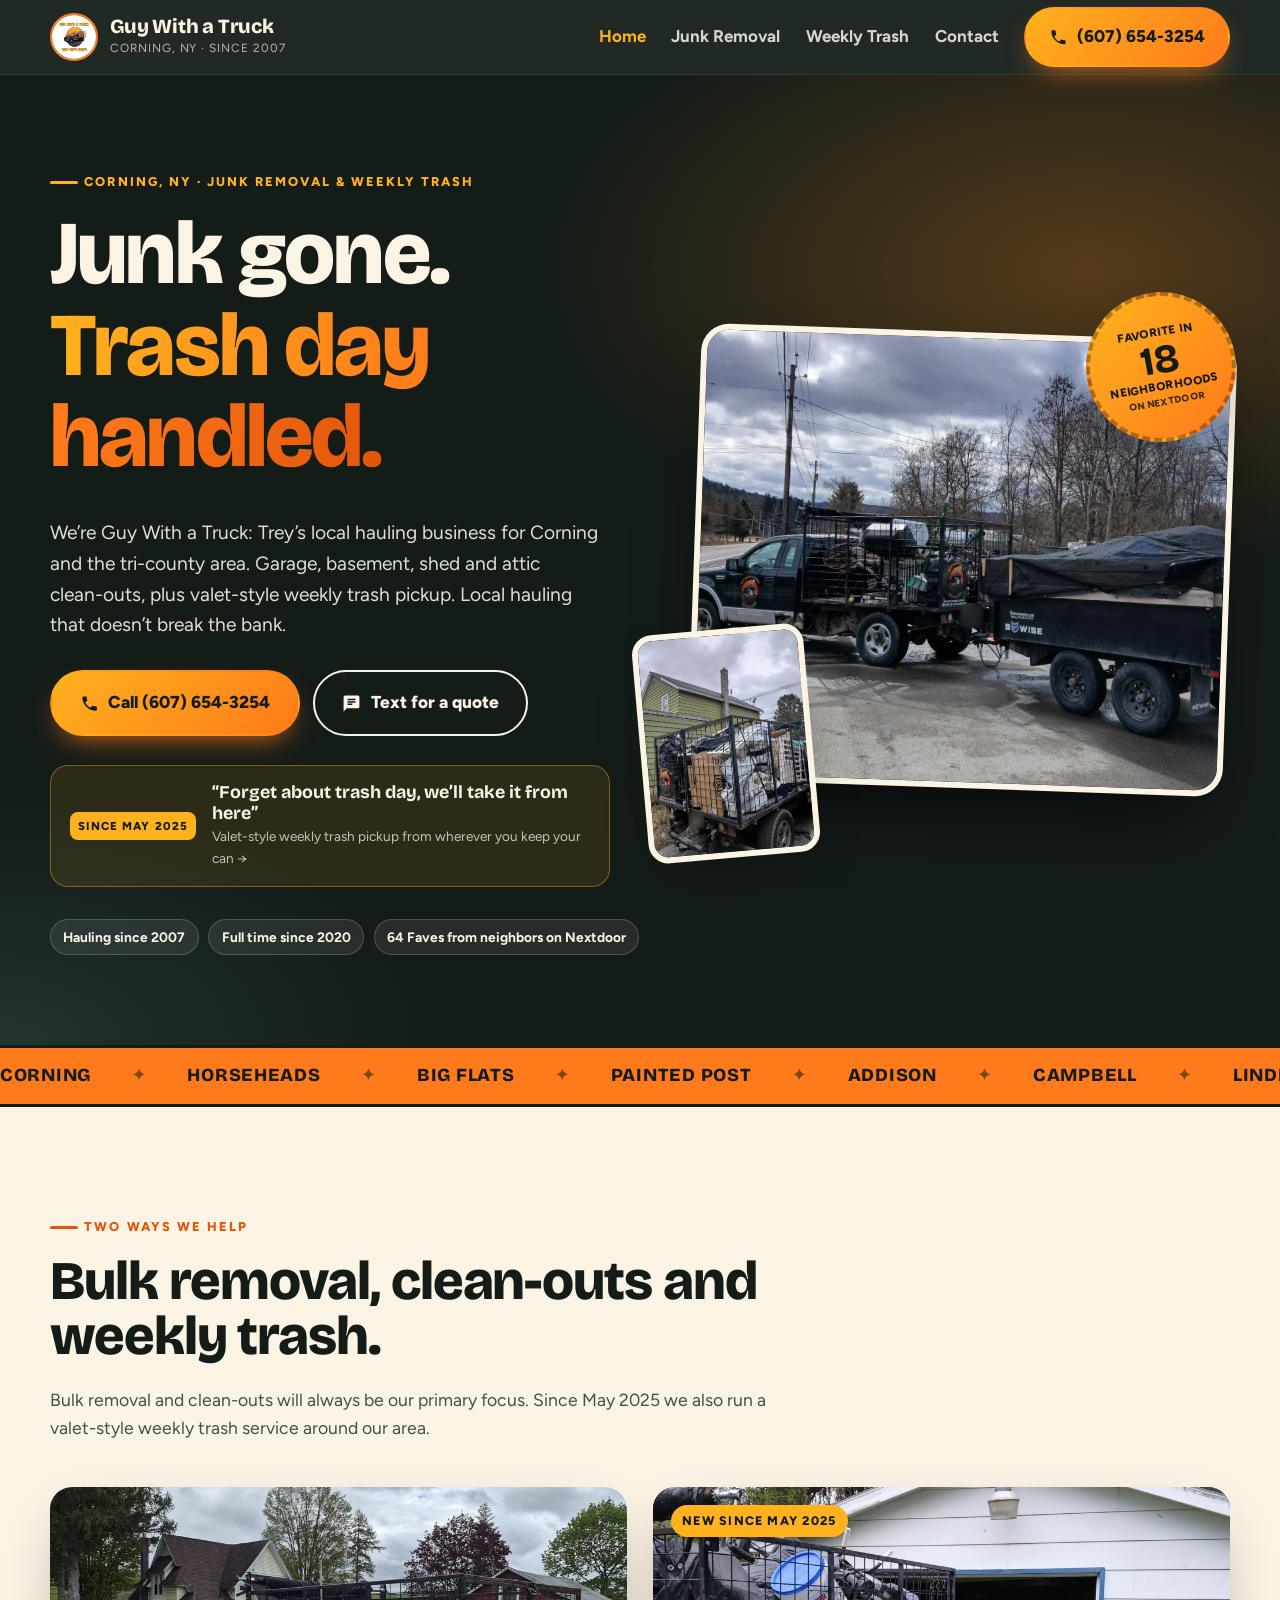
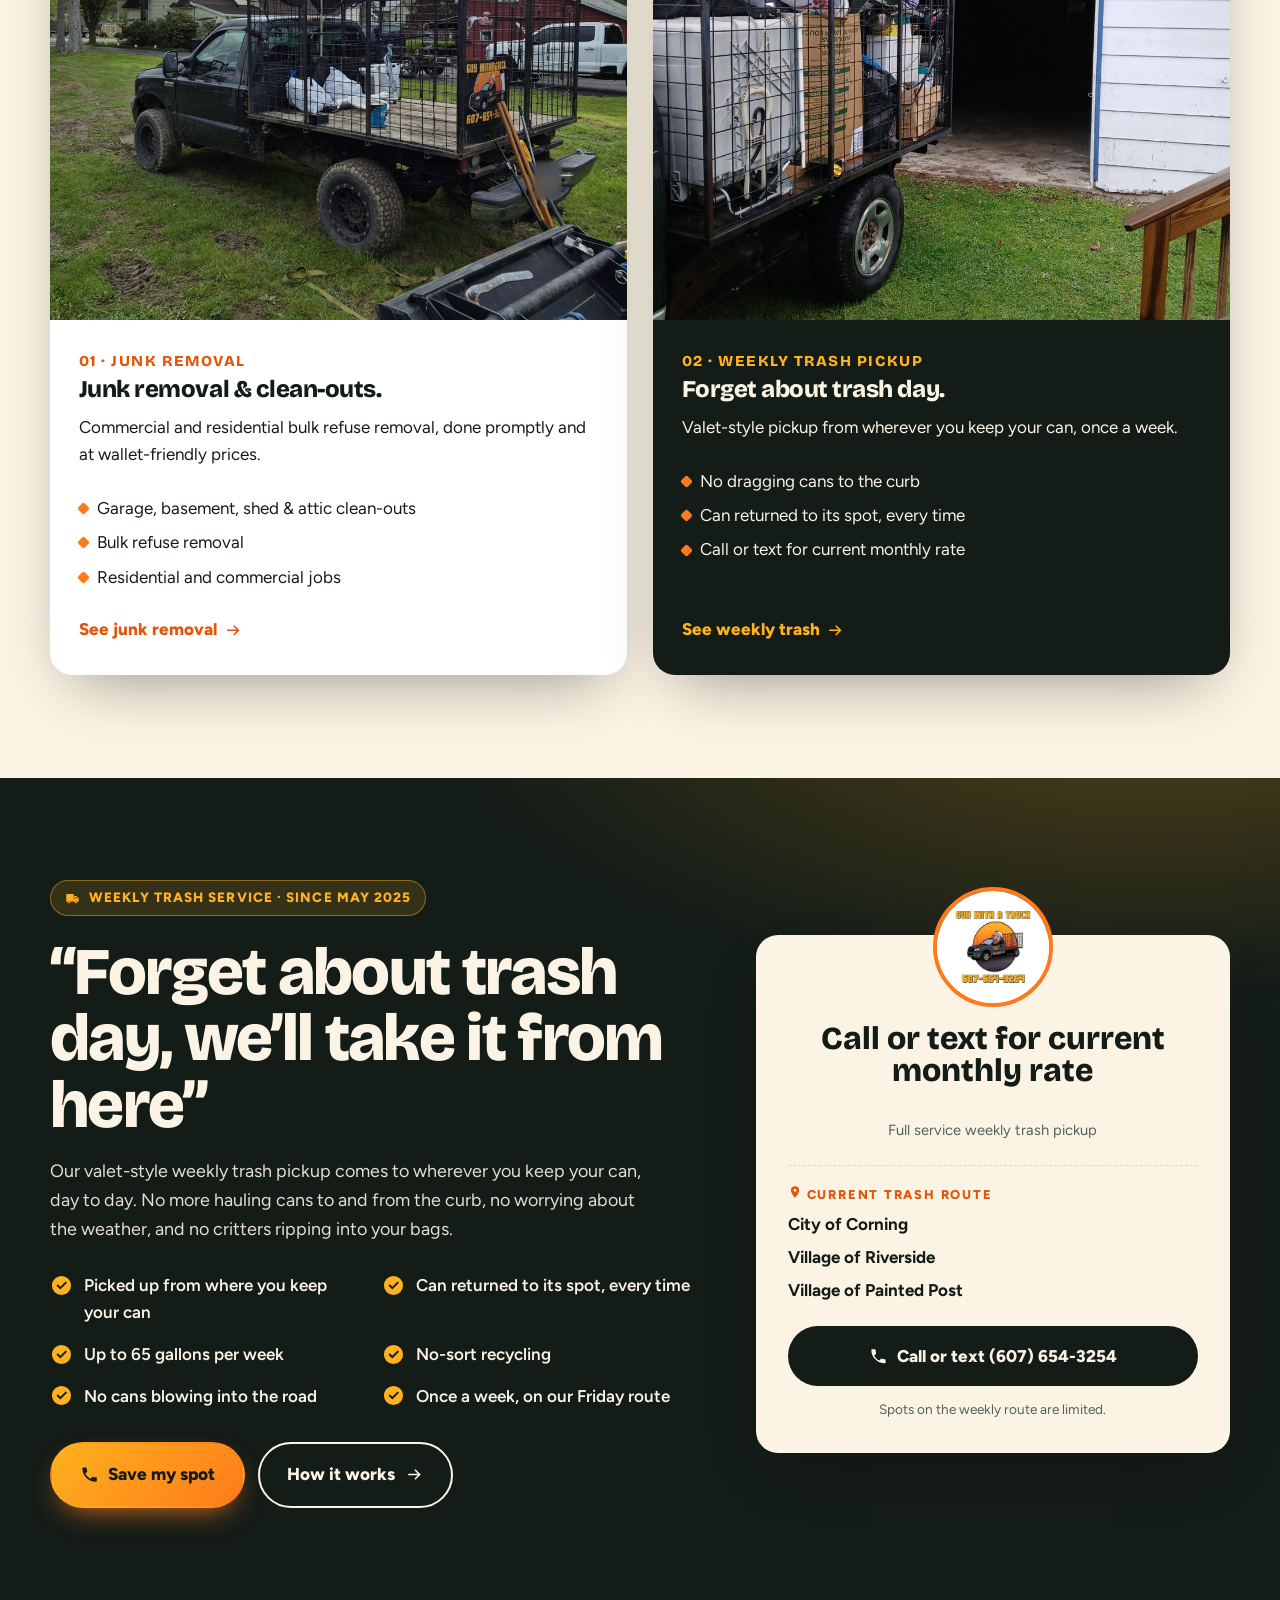
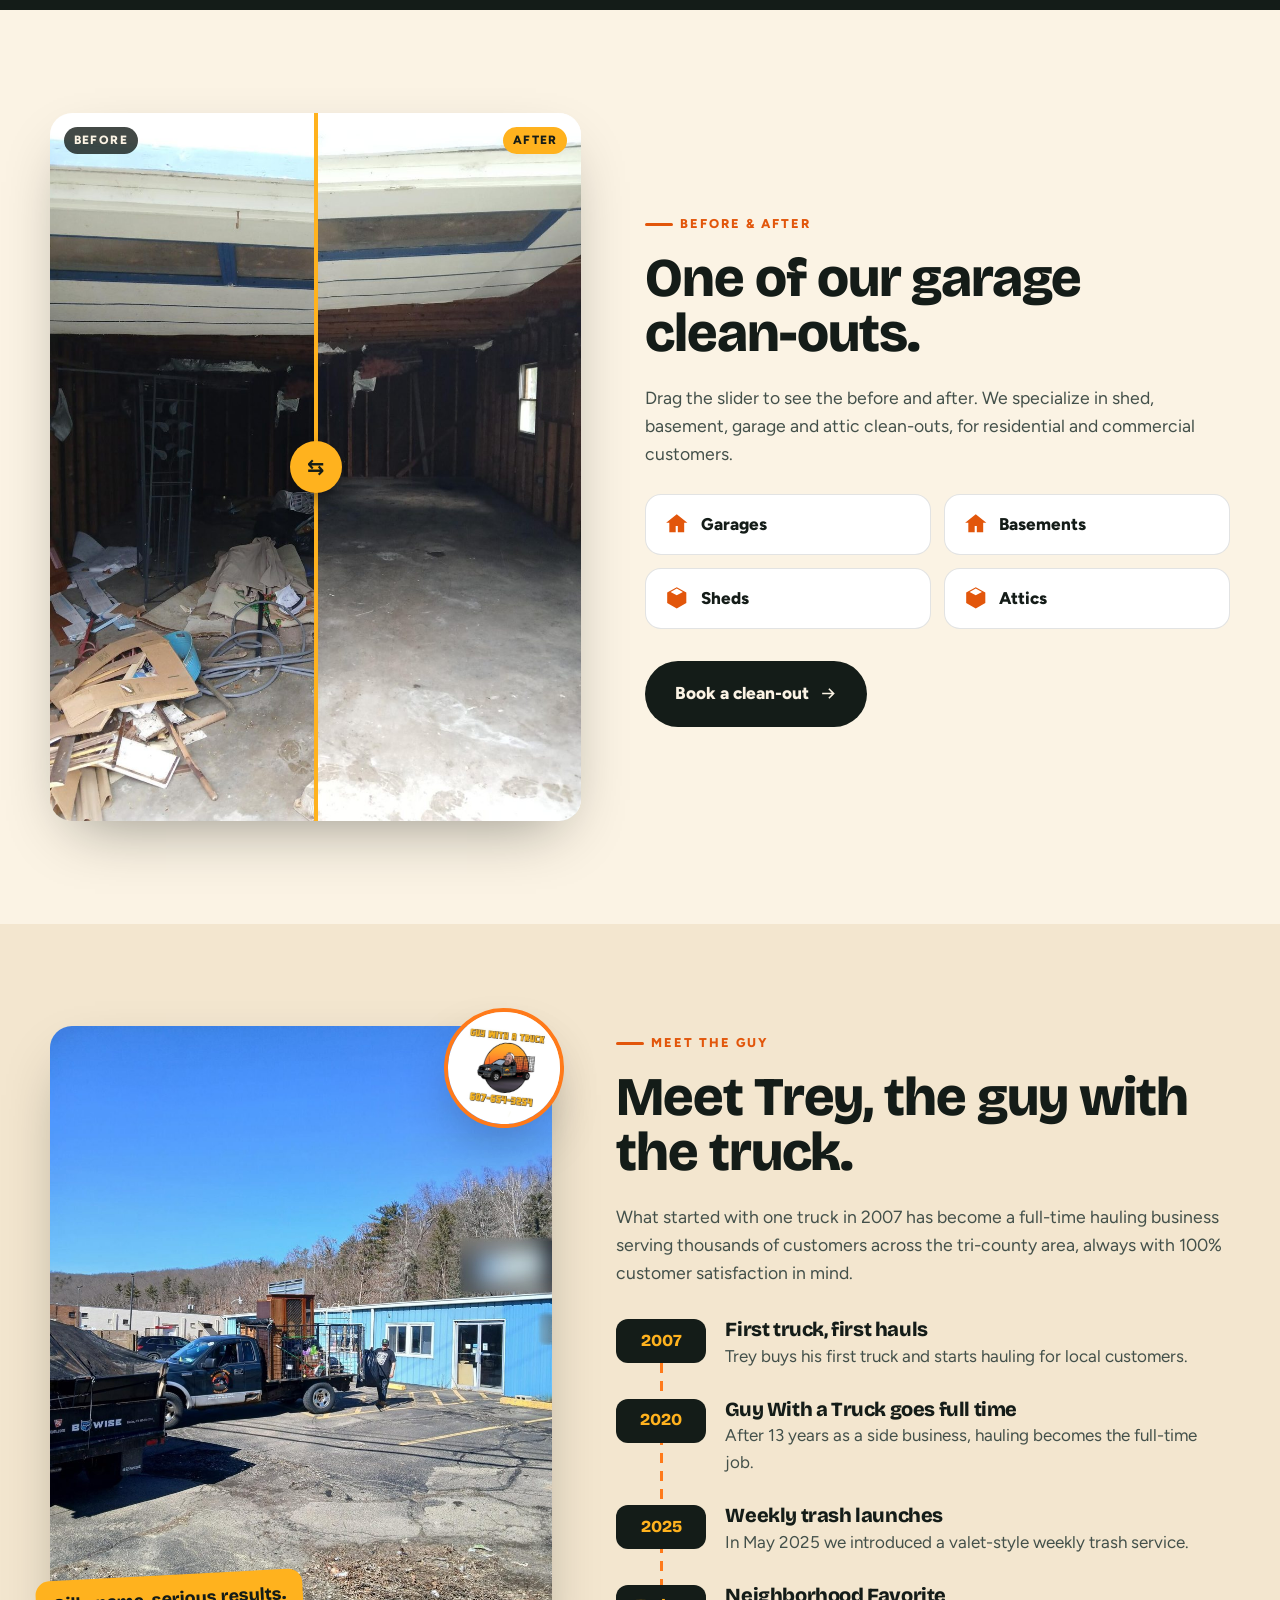
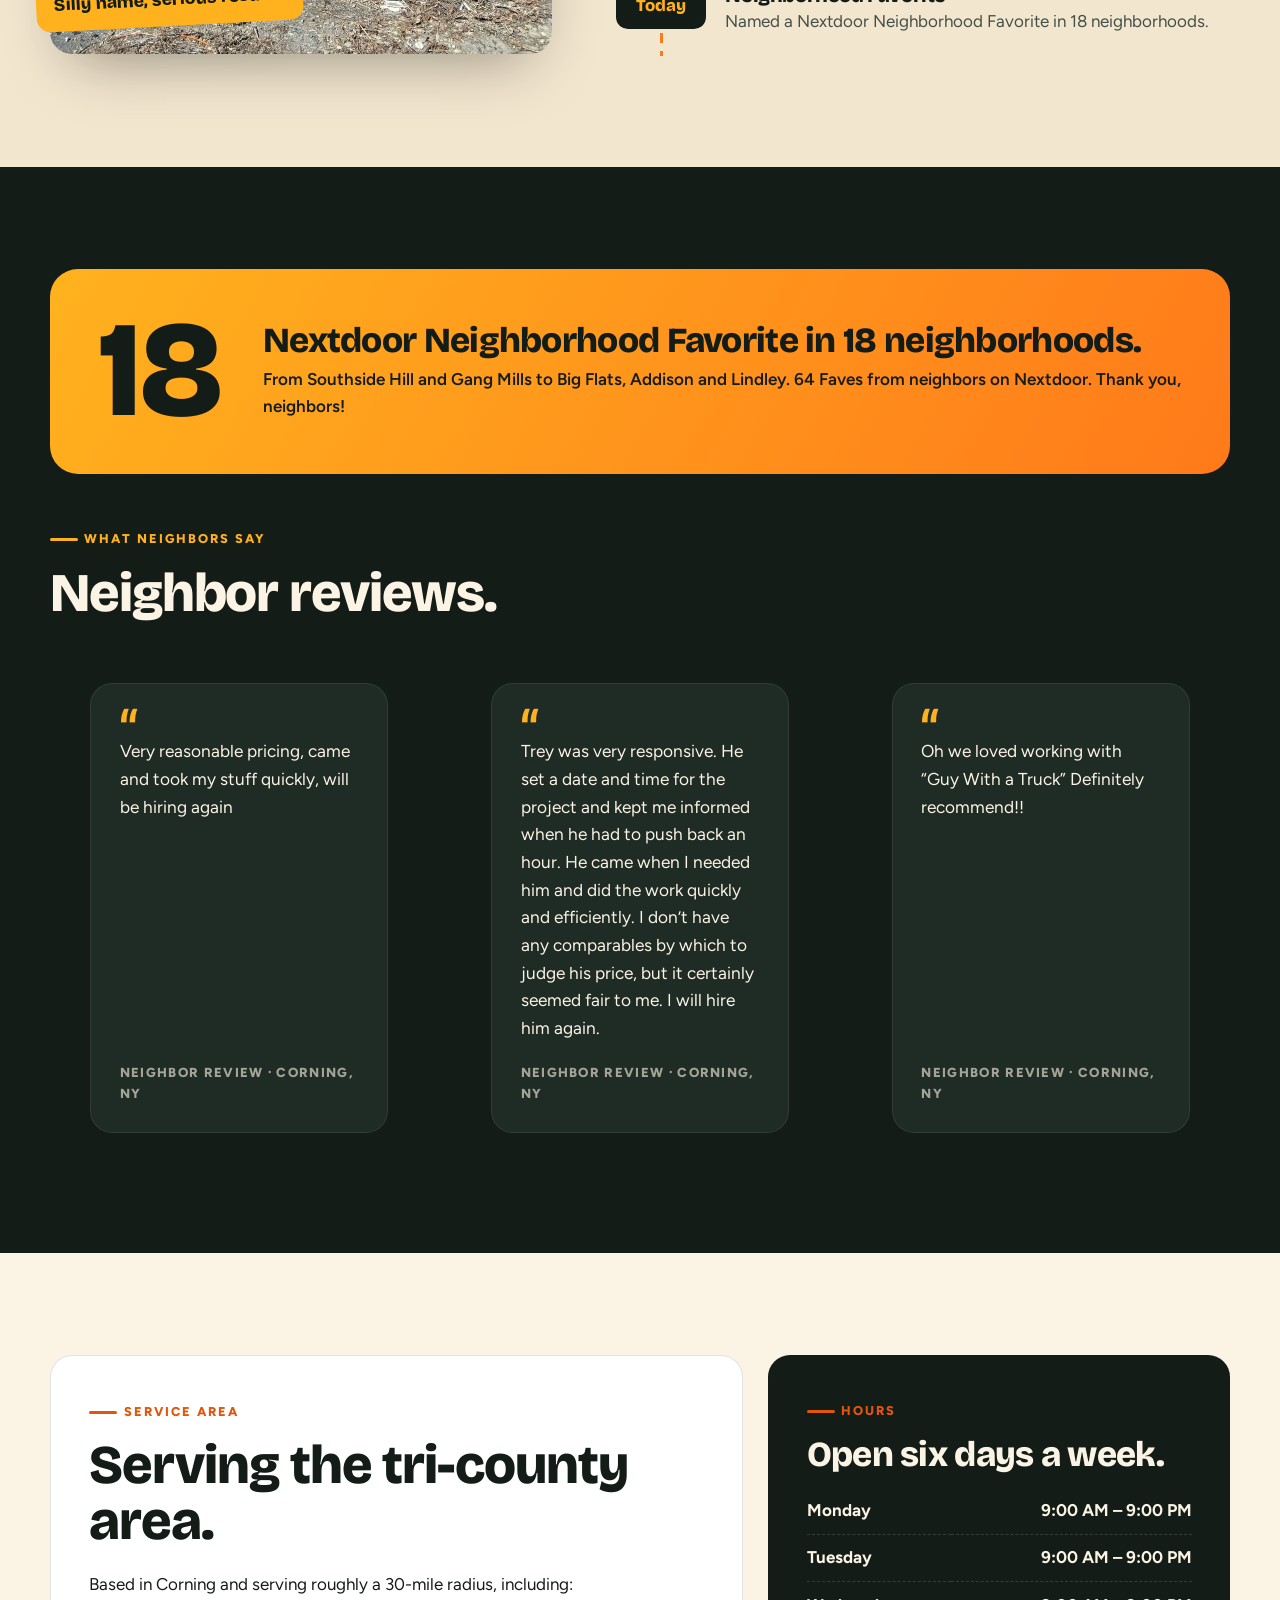
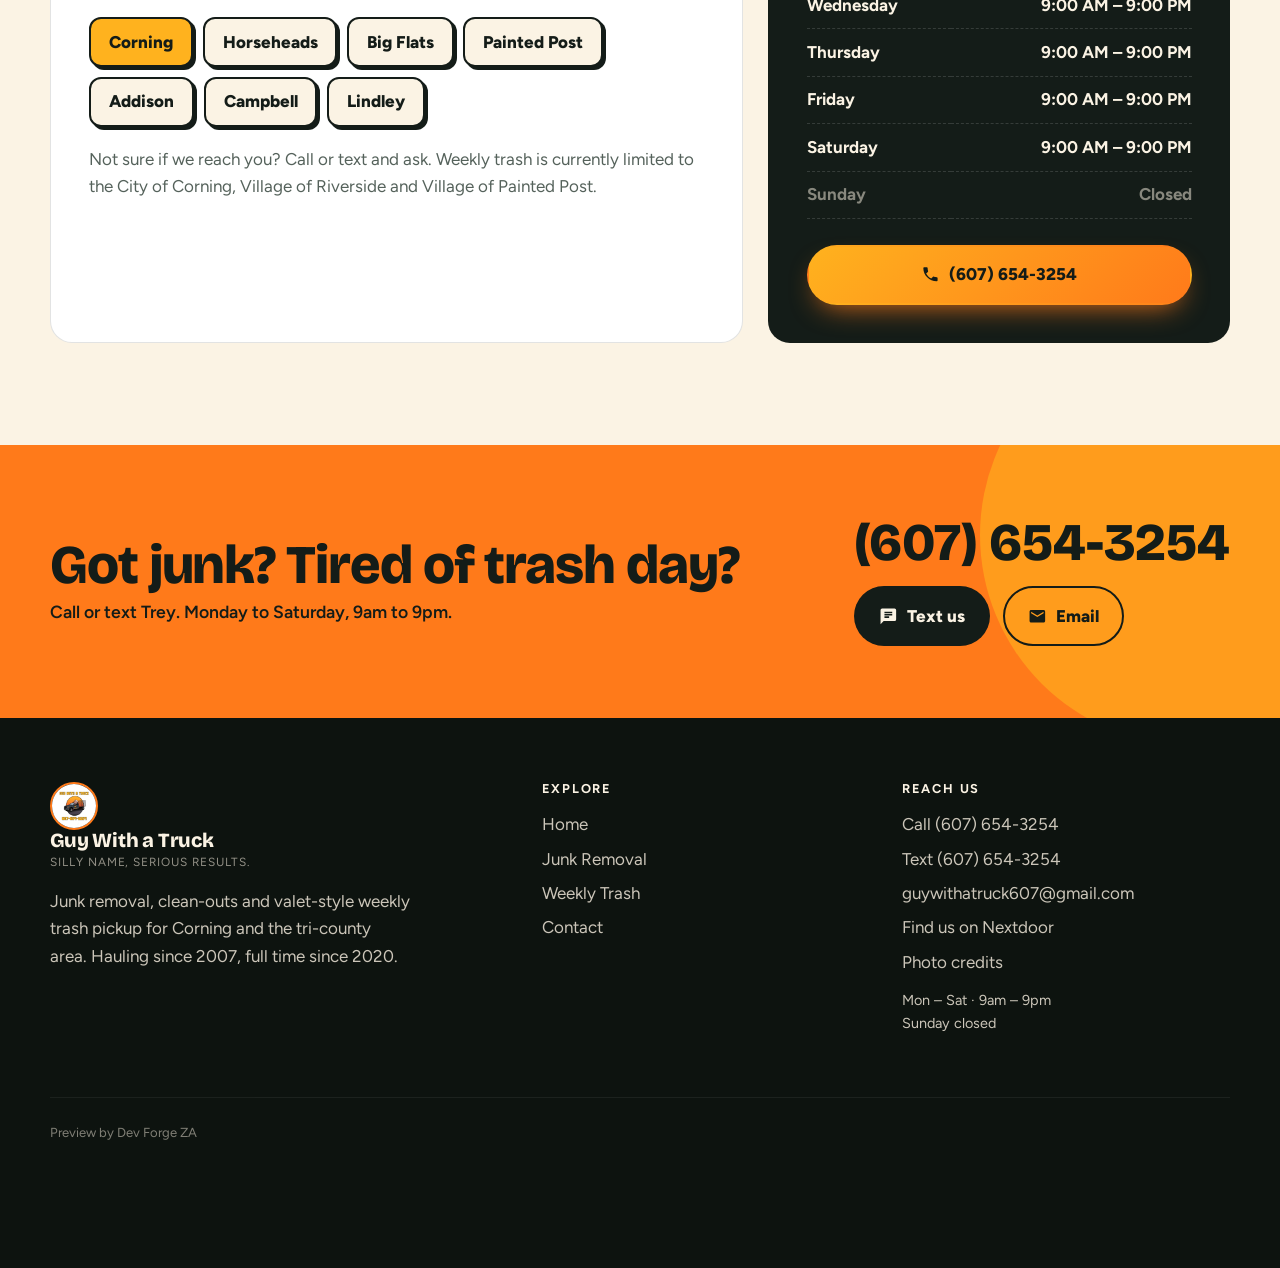
==== commit 5e70b537: "Jack re-QA 1 Oct: drop 'Fully insured', hamburger at <=1024px, sticker inside frame and reworded, cl" ====
--- a/index.html
+++ b/index.html
@@ -19,7 +19,7 @@
 <body>
 <header class="site-header">
   <div class="wrap nav-bar">
-    <a class="brand" href="index.html"><img src="images/logo.jpg" alt="Guy With a Truck logo" width="48" height="48"><span><strong>Guy With a Truck</strong><small>Corning, NY · Since 2007</small></span></a>
+    <a class="brand" href="index.html"><img src="images/logo-round.jpg" alt="Guy With a Truck logo" width="48" height="48"><span><strong>Guy With a Truck</strong><small>Corning, NY · Since 2007</small></span></a>
     <button class="nav-toggle" type="button" aria-expanded="false" aria-controls="site-nav" aria-label="Open menu"><svg viewBox="0 0 24 24" aria-hidden="true"><path d="M4 7h16v2H4zm0 4h16v2H4zm0 4h16v2H4z"/></svg></button>
     <nav class="nav-links" id="site-nav"><a href="index.html" aria-current="page">Home</a><a href="junk-removal.html">Junk Removal</a><a href="weekly-trash.html">Weekly Trash</a><a href="contact.html">Contact</a><a class="btn btn-sun" href="tel:+16076543254"><svg viewBox="0 0 24 24" aria-hidden="true"><path d="M6.6 10.8c1.4 2.8 3.8 5.1 6.6 6.6l2.2-2.2c.3-.3.7-.4 1.1-.2 1.2.4 2.5.6 3.8.6.6 0 1 .4 1 1V20c0 .6-.4 1-1 1C10.6 21 3 13.4 3 4c0-.6.4-1 1-1h3.5c.6 0 1 .4 1 1 0 1.3.2 2.6.6 3.8.1.4 0 .8-.3 1.1L6.6 10.8z"/></svg> (607) 654-3254</a></nav>
   </div>
@@ -31,18 +31,18 @@
     <div>
       <span class="eyebrow">Corning, NY · Junk removal &amp; weekly trash</span>
       <h1>Junk gone.<br><span class="sun-text">Trash day handled.</span></h1>
-      <p class="hero-lead">We’re Guy With a Truck: Trey’s local hauling business for Corning and the tri-county area. Garage, basement, shed and attic <span class="nw">clean-outs</span>, plus valet-style weekly trash pickup. Local hauling that doesn’t break the bank.</p>
+      <p class="hero-lead"><span class="tx">We’re Guy With a Truck: Trey’s local hauling business for Corning and the tri-county area. Garage, basement, shed and attic <span class="nw">clean-outs</span>, plus valet-style weekly trash pickup. Local hauling that doesn’t break the bank.</span></p>
       <div class="cta-row">
         <a class="btn btn-sun btn-lg" href="tel:+16076543254"><svg viewBox="0 0 24 24" aria-hidden="true"><path d="M6.6 10.8c1.4 2.8 3.8 5.1 6.6 6.6l2.2-2.2c.3-.3.7-.4 1.1-.2 1.2.4 2.5.6 3.8.6.6 0 1 .4 1 1V20c0 .6-.4 1-1 1C10.6 21 3 13.4 3 4c0-.6.4-1 1-1h3.5c.6 0 1 .4 1 1 0 1.3.2 2.6.6 3.8.1.4 0 .8-.3 1.1L6.6 10.8z"/></svg> Call (607) 654-3254</a>
         <a class="btn btn-line btn-lg" href="sms:+16076543254"><svg viewBox="0 0 24 24" aria-hidden="true"><path d="M20 2H4a2 2 0 0 0-2 2v18l4-4h14a2 2 0 0 0 2-2V4a2 2 0 0 0-2-2zM7 9h10v2H7V9zm6 5H7v-2h6v2zm4-6H7V6h10v2z"/></svg> Text for a quote</a>
       </div>
       <a class="hero-callout" href="#weekly-trash"><span class="new">Since May 2025</span><span><strong>“Forget about trash day, we’ll take it from here”</strong><small>Valet-style weekly trash pickup from wherever you keep your can →</small></span></a>
-      <div class="hero-tags"><span>Hauling since 2007</span><span>Full time since 2020</span><span>Fully insured</span></div>
+      <div class="hero-tags"><span>Hauling since 2007</span><span>Full time since 2020</span><span>64 Faves from neighbors on Nextdoor</span></div>
     </div>
     <div class="hero-media">
       <div class="hero-frame"><img src="images/truck-trailer-hero.jpg" alt="Guy With a Truck pickup with its steel cage towing a tarped dump trailer" width="1536" height="1080" fetchpriority="high"></div>
       <div class="hero-mini"><img src="images/loaded-cage.jpg" alt="Truck cage loaded with junk from a clean-out" width="1000" height="1333"></div>
-      <div class="sticker"><div><b>18</b><span>Neighborhood<br>Favorite<br>on Nextdoor</span></div></div>
+      <div class="sticker"><div><span>Favorite in</span><b>18</b><span>neighborhoods</span><span class="sm">on Nextdoor</span></div></div>
     </div>
   </div>
 </section>
@@ -52,17 +52,17 @@
   <div class="wrap">
     <div class="section-head">
       <span class="eyebrow">Two ways we help</span>
-      <h2>Bulk removal, <span class="nw">clean-outs</span> and weekly trash.</h2>
-      <p>Bulk removal and <span class="nw">clean-outs</span> will always be our primary focus. Since May 2025 we also run a valet-style weekly trash service around our area.</p>
+      <h2><span class="tx">Bulk removal, <span class="nw">clean-outs</span> and weekly trash.</span></h2>
+      <p><span class="tx">Bulk removal and <span class="nw">clean-outs</span> will always be our primary focus. Since May 2025 we also run a valet-style weekly trash service around our area.</span></p>
     </div>
     <div class="duo">
       <a class="ticket" href="junk-removal.html">
         <div class="ticket-img"><img src="images/load-on-lawn.jpg" alt="Guy With a Truck pickup with a full cage of junk on a residential lawn" loading="lazy" width="1000" height="1333" style="object-position:50% 60%"></div>
         <div class="ticket-body">
-          <span class="ticket-num">01 · JUNK REMOVAL &amp; CLEAN-OUTS</span>
-          <h3>Junk removal &amp; <span class="nw">clean-outs</span>.</h3>
+          <span class="ticket-num">01 · JUNK REMOVAL</span>
+          <h3><span class="tx">Junk removal &amp; <span class="nw">clean-outs</span>.</span></h3>
           <p>Commercial and residential bulk refuse removal, done promptly and at wallet-friendly prices.</p>
-          <ul><li>Garage, basement, shed &amp; attic <span class="nw">clean-outs</span></li><li>Bulk refuse removal</li><li>Residential and commercial jobs</li></ul>
+          <ul><li><span class="tx">Garage, basement, shed &amp; attic <span class="nw">clean-outs</span></span></li><li>Bulk refuse removal</li><li>Residential and commercial jobs</li></ul>
           <span class="more">See junk removal <svg viewBox="0 0 24 24" aria-hidden="true"><path d="M13.2 5.3 19.9 12l-6.7 6.7-1.4-1.4 4.3-4.3H4v-2h12.1l-4.3-4.3z"/></svg></span>
         </div>
       </a>
@@ -99,7 +99,7 @@
       <div class="cta-row"><a class="btn btn-sun btn-lg" href="tel:+16076543254"><svg viewBox="0 0 24 24" aria-hidden="true"><path d="M6.6 10.8c1.4 2.8 3.8 5.1 6.6 6.6l2.2-2.2c.3-.3.7-.4 1.1-.2 1.2.4 2.5.6 3.8.6.6 0 1 .4 1 1V20c0 .6-.4 1-1 1C10.6 21 3 13.4 3 4c0-.6.4-1 1-1h3.5c.6 0 1 .4 1 1 0 1.3.2 2.6.6 3.8.1.4 0 .8-.3 1.1L6.6 10.8z"/></svg> Save my spot</a><a class="btn btn-line btn-lg" href="weekly-trash.html#how">How it works <svg viewBox="0 0 24 24" aria-hidden="true"><path d="M13.2 5.3 19.9 12l-6.7 6.7-1.4-1.4 4.3-4.3H4v-2h12.1l-4.3-4.3z"/></svg></a></div>
     </div>
     <aside class="price-card">
-      <img class="logo-bubble" src="images/logo.jpg" alt="Guy With a Truck cartoon logo of Trey in his truck" width="120" height="120">
+      <img class="logo-bubble" src="images/logo-round.jpg" alt="Guy With a Truck cartoon logo of Trey in his truck" width="120" height="120">
       <p class="price" style="font-size:2rem">Call or text for current monthly rate</p>
       <p class="price-note">Full service weekly trash pickup</p>
       <div class="route">
@@ -123,12 +123,12 @@
     </div>
     <div>
       <span class="eyebrow">Before &amp; after</span>
-      <h2>One of our garage <span class="nw">clean-outs</span>.</h2>
-      <p style="font-size:1.1rem;color:#43504a">Drag the slider to see the before and after. We specialize in shed, basement, garage and attic <span class="nw">clean-outs</span>, for residential and commercial customers.</p>
+      <h2><span class="tx">One of our garage <span class="nw">clean-outs</span>.</span></h2>
+      <p style="font-size:1.1rem;color:#43504a"><span class="tx">Drag the slider to see the before and after. We specialize in shed, basement, garage and attic <span class="nw">clean-outs</span>, for residential and commercial customers.</span></p>
       <div class="spec-list">
         <div><svg viewBox="0 0 24 24" aria-hidden="true"><path d="M12 3 2 11h3v9h6v-6h2v6h6v-9h3z"/></svg> Garages</div><div><svg viewBox="0 0 24 24" aria-hidden="true"><path d="M12 3 2 11h3v9h6v-6h2v6h6v-9h3z"/></svg> Basements</div><div><svg viewBox="0 0 24 24" aria-hidden="true"><path d="M21 7 12 2 3 7v10l9 5 9-5V7zm-9 2.7L6.2 6.5 12 3.3l5.8 3.2L12 9.7z"/></svg> Sheds</div><div><svg viewBox="0 0 24 24" aria-hidden="true"><path d="M21 7 12 2 3 7v10l9 5 9-5V7zm-9 2.7L6.2 6.5 12 3.3l5.8 3.2L12 9.7z"/></svg> Attics</div>
       </div>
-      <a class="btn btn-dark btn-lg" href="junk-removal.html">Book a <span class="nw">clean-out</span> <svg viewBox="0 0 24 24" aria-hidden="true"><path d="M13.2 5.3 19.9 12l-6.7 6.7-1.4-1.4 4.3-4.3H4v-2h12.1l-4.3-4.3z"/></svg></a>
+      <a class="btn btn-dark btn-lg" href="junk-removal.html"><span class="tx">Book a <span class="nw">clean-out</span></span> <svg viewBox="0 0 24 24" aria-hidden="true"><path d="M13.2 5.3 19.9 12l-6.7 6.7-1.4-1.4 4.3-4.3H4v-2h12.1l-4.3-4.3z"/></svg></a>
     </div>
   </div>
 </section>
@@ -137,7 +137,7 @@
   <div class="wrap story-grid">
     <div class="story-photo">
       <img src="images/job-site-lot.jpg" alt="Guy With a Truck pickups and dump trailer out on a job site" loading="lazy" width="1000" height="1333" style="object-position:30% 70%">
-      <img class="story-logo" src="images/logo.jpg" alt="Guy With a Truck cartoon logo of Trey in his truck" loading="lazy" width="600" height="736">
+      <img class="story-logo" src="images/logo-round.jpg" alt="Guy With a Truck cartoon logo of Trey in his truck" loading="lazy" width="600" height="600">
       <span class="caption">Silly name, serious results.</span>
     </div>
     <div>
@@ -158,7 +158,7 @@
   <div class="wrap">
     <div class="fav-band">
       <div class="fav-num">18</div>
-      <div><h3>Nextdoor Neighborhood Favorite in 18 neighborhoods.</h3><p>From Southside Hill and Gang Mills to Big Flats, Addison and Lindley. Thank you, neighbors!</p></div>
+      <div><h3>Nextdoor Neighborhood Favorite in 18 neighborhoods.</h3><p>From Southside Hill and Gang Mills to Big Flats, Addison and Lindley. 64 Faves from neighbors on Nextdoor. Thank you, neighbors!</p></div>
     </div>
     <div class="section-head"><span class="eyebrow">What neighbors say</span><h2>Neighbor reviews.</h2></div>
     
@@ -206,8 +206,8 @@
   <div class="wrap">
     <div class="footer-grid">
       <div class="footer-brand">
-        <a class="brand" href="index.html"><img src="images/logo.jpg" alt="" width="48" height="48"><span><strong style="color:#fbf3e4">Guy With a Truck</strong><small>Silly name, serious results.</small></span></a>
-        <p style="margin-top:1rem">Junk removal, <span class="nw">clean-outs</span> and valet-style weekly trash pickup for Corning and the tri-county area. Hauling since 2007, full time since 2020.</p>
+        <a class="brand" href="index.html"><img src="images/logo-round.jpg" alt="" width="48" height="48"><span><strong style="color:#fbf3e4">Guy With a Truck</strong><small>Silly name, serious results.</small></span></a>
+        <p style="margin-top:1rem"><span class="tx">Junk removal, <span class="nw">clean-outs</span> and valet-style weekly trash pickup for Corning and the tri-county area. Hauling since 2007, full time since 2020.</span></p>
       </div>
       <div>
         <h4>Explore</h4>
@@ -232,6 +232,7 @@
 </div>
 <script>
 (function(){var b=document.querySelector('.nav-toggle'),n=document.getElementById('site-nav');if(b&&n)b.addEventListener('click',function(){var o=n.classList.toggle('is-open');b.setAttribute('aria-expanded',o);b.setAttribute('aria-label',o?'Close menu':'Open menu');});
+if(b&&n)document.addEventListener('keydown',function(e){if((e.key==='Escape'||e.key==='Esc')&&n.classList.contains('is-open')){n.classList.remove('is-open');b.setAttribute('aria-expanded','false');b.setAttribute('aria-label','Open menu');b.focus();}});
 document.querySelectorAll('.ba').forEach(function(el){var r=el.querySelector('input');if(!r)return;var f=function(){el.style.setProperty('--pos',r.value+'%');};r.addEventListener('input',f);f();});})();
 </script>
 </body>
--- a/styles.css
+++ b/styles.css
@@ -14,6 +14,7 @@
 a{color:inherit}
 button{font:inherit}
 .nw{white-space:nowrap}
+.btn .tx{white-space:nowrap}
 .wrap{width:min(1180px,100% - 40px);margin-inline:auto}
 h1,h2,h3,h4{font-family:var(--display);line-height:1.02;letter-spacing:-.02em;margin:0 0 .4em}
 h1{font-size:clamp(2.7rem,7vw,5.6rem);font-weight:800}
@@ -37,11 +38,11 @@
 .site-header{position:sticky;top:0;z-index:50;background:rgba(20,28,24,.94);backdrop-filter:blur(10px);color:var(--paper);border-bottom:1px solid rgba(255,255,255,.07)}
 .nav-bar{display:flex;align-items:center;justify-content:space-between;gap:1rem;min-height:74px}
 .brand{display:flex;align-items:center;gap:.75rem;text-decoration:none}
-.brand img{width:48px;height:48px;border-radius:50%;object-fit:cover;object-position:50% 30%;border:2px solid var(--sun);background:#fff}
+.brand img{width:48px;height:48px;border-radius:50%;object-fit:cover;object-position:50% 50%;border:2px solid var(--sun);background:#fff}
 .brand strong{display:block;font-family:var(--display);font-size:1.25rem;font-weight:800;letter-spacing:-.01em;line-height:1}
 .brand small{display:block;font-size:.74rem;opacity:.7;letter-spacing:.08em;text-transform:uppercase;margin-top:3px}
 .nav-links{display:flex;align-items:center;gap:1.6rem}
-.nav-links a:not(.btn){text-decoration:none;font-weight:700;opacity:.85}
+.nav-links a:not(.btn){text-decoration:none;font-weight:700;opacity:.85;white-space:nowrap}
 .nav-links a:not(.btn):hover,.nav-links a[aria-current]{opacity:1;color:var(--sun-2)}
 .nav-toggle{display:none;background:none;border:0;color:var(--paper);padding:.4rem;cursor:pointer}
 .nav-toggle svg{width:30px;height:30px}
@@ -59,11 +60,12 @@
 .hero-frame img{width:100%;height:100%;object-fit:cover;object-position:18% 55%}
 .hero-mini{position:absolute;left:-54px;bottom:-70px;width:32%;border-radius:20px;overflow:hidden;border:6px solid var(--paper);box-shadow:var(--shadow);transform:rotate(-5deg);aspect-ratio:3/4}
 .hero-mini img{width:100%;height:100%;object-fit:cover}
-.sticker{position:absolute;right:-18px;top:-40px;width:150px;height:150px;border-radius:50%;background:linear-gradient(140deg,var(--sun-2),var(--sun));color:var(--ink);display:grid;place-items:center;text-align:center;transform:rotate(-10deg);box-shadow:var(--shadow);border:4px dashed rgba(20,28,24,.35);padding:1rem;z-index:2}
+.sticker{position:absolute;right:-6px;top:-40px;width:150px;height:150px;border-radius:50%;background:linear-gradient(140deg,var(--sun-2),var(--sun));color:var(--ink);display:grid;place-items:center;text-align:center;transform:rotate(-10deg);box-shadow:var(--shadow);border:4px dashed rgba(20,28,24,.35);padding:1rem;z-index:2}
 .sticker b{font-family:var(--display);font-size:2.5rem;line-height:.9;display:block}
 .sticker>div{line-height:1}
-.sticker b{margin-bottom:.3rem}
+.sticker b{margin:.12rem 0 .1rem}
 .sticker span{display:block;font-weight:800;font-size:.72rem;letter-spacing:.05em;text-transform:uppercase;line-height:1.2}
+.sticker span.sm{font-size:.6rem;letter-spacing:.04em;margin-top:.15rem;opacity:.85}
 
 .hero-callout{display:flex;align-items:center;gap:1rem;margin-top:1.8rem;padding:1rem 1.2rem;border-radius:18px;background:rgba(255,178,30,.1);border:1px solid rgba(255,178,30,.4);text-decoration:none;max-width:560px;transition:background .15s}
 .hero-callout:hover{background:rgba(255,178,30,.18)}
@@ -112,7 +114,7 @@
 .checks li{display:flex;gap:.7rem;align-items:flex-start;font-weight:600}
 .checks li svg{color:var(--sun-2);width:1.35em;height:1.35em;margin-top:.1em}
 .price-card{background:var(--paper);color:var(--ink);border-radius:var(--radius);padding:2rem;box-shadow:var(--shadow);position:relative}
-.price-card .logo-bubble{width:120px;height:120px;border-radius:50%;object-fit:cover;object-position:50% 35%;border:4px solid var(--sun);margin:-80px auto 1rem;background:#fff}
+.price-card .logo-bubble{width:120px;height:120px;border-radius:50%;object-fit:cover;object-position:50% 50%;border:4px solid var(--sun);margin:-80px auto 1rem;background:#fff}
 .price{font-family:var(--display);font-weight:800;font-size:3.4rem;line-height:1;text-align:center}
 .price small{font-size:1rem;font-weight:700;color:#55625b;margin-left:.2rem}
 .price-note{text-align:center;color:#55625b;font-size:.92rem;margin:.4rem 0 1.4rem}
@@ -140,7 +142,7 @@
 .story-grid{display:grid;grid-template-columns:.9fr 1.1fr;gap:clamp(2rem,5vw,4.5rem);align-items:start}
 .story-photo{position:relative}
 .story-photo img{border-radius:var(--radius);box-shadow:var(--shadow);aspect-ratio:4/5;object-fit:cover;width:100%}
-.story-photo .story-logo{position:absolute;right:-12px;top:-18px;width:120px;height:120px;border-radius:50%;object-fit:cover;object-position:50% 38%;background:#fff;border:4px solid var(--sun);box-shadow:var(--shadow);transform:rotate(6deg);aspect-ratio:auto}
+.story-photo .story-logo{position:absolute;right:-12px;top:-18px;width:120px;height:120px;border-radius:50%;object-fit:cover;object-position:50% 50%;background:#fff;border:4px solid var(--sun);box-shadow:var(--shadow);transform:rotate(6deg);aspect-ratio:auto}
 .story-photo .caption{position:absolute;left:-14px;bottom:28px;background:var(--sun-2);color:var(--ink);font-family:var(--display);font-weight:800;padding:.7rem 1.1rem;border-radius:14px;transform:rotate(-3deg);box-shadow:var(--shadow);font-size:1.1rem}
 .timeline{list-style:none;padding:0;margin:2rem 0 0;position:relative}
 .timeline::before{content:"";position:absolute;left:44px;top:8px;bottom:8px;width:3px;background:repeating-linear-gradient(var(--sun) 0 10px,transparent 10px 18px)}
@@ -233,17 +235,22 @@
 /* mobile call bar */
 .mobile-callbar{display:none}
 
+@media (max-width:1279px){
+  .hero-mini{left:-12px}
+}
 @media (max-width:980px){
   .hero-grid,.duo,.trash-grid,.ba-grid,.story-grid,.area-grid,.two-col{grid-template-columns:minmax(0,1fr)}
   .reviews,.steps,.tiles{grid-template-columns:minmax(0,1fr)}
   .photo-stack img:nth-child(1){left:12px}
   .photo-stack img:nth-child(2){right:12px}
+  .hero-media{margin-inline:8px}
+  .sticker{right:4px;top:-30px}
   .strip{grid-template-columns:repeat(2,1fr)}
   .price-card{margin-top:3.5rem}
   .footer-grid{grid-template-columns:1fr 1fr}
   .footer-brand{grid-column:1/-1}
 }
-@media (max-width:860px){
+@media (max-width:1024px){
   .nav-toggle{display:block}
   .nav-links{position:absolute;top:100%;left:0;right:0;background:var(--ink);flex-direction:column;align-items:stretch;gap:0;padding:.5rem 20px 1.2rem;display:none;border-bottom:3px solid var(--sun)}
   .nav-links.is-open{display:flex}
@@ -251,9 +258,10 @@
   .nav-links .btn{margin-top:1rem}
 }
 @media (max-width:820px){
-  .sticker{width:132px;height:132px;right:-6px;top:-34px;padding:0}
+  .sticker{width:132px;height:132px;right:2px;top:-30px;padding:0}
   .sticker b{font-size:2rem}
   .sticker span{font-size:.6rem;letter-spacing:.03em}
+  .sticker span.sm{font-size:.52rem}
   .hero-mini{display:none}
   .hero-media{order:-1;margin:1.2rem 8px .4rem}
   .hero-grid{padding-top:1.2rem;gap:1.6rem}
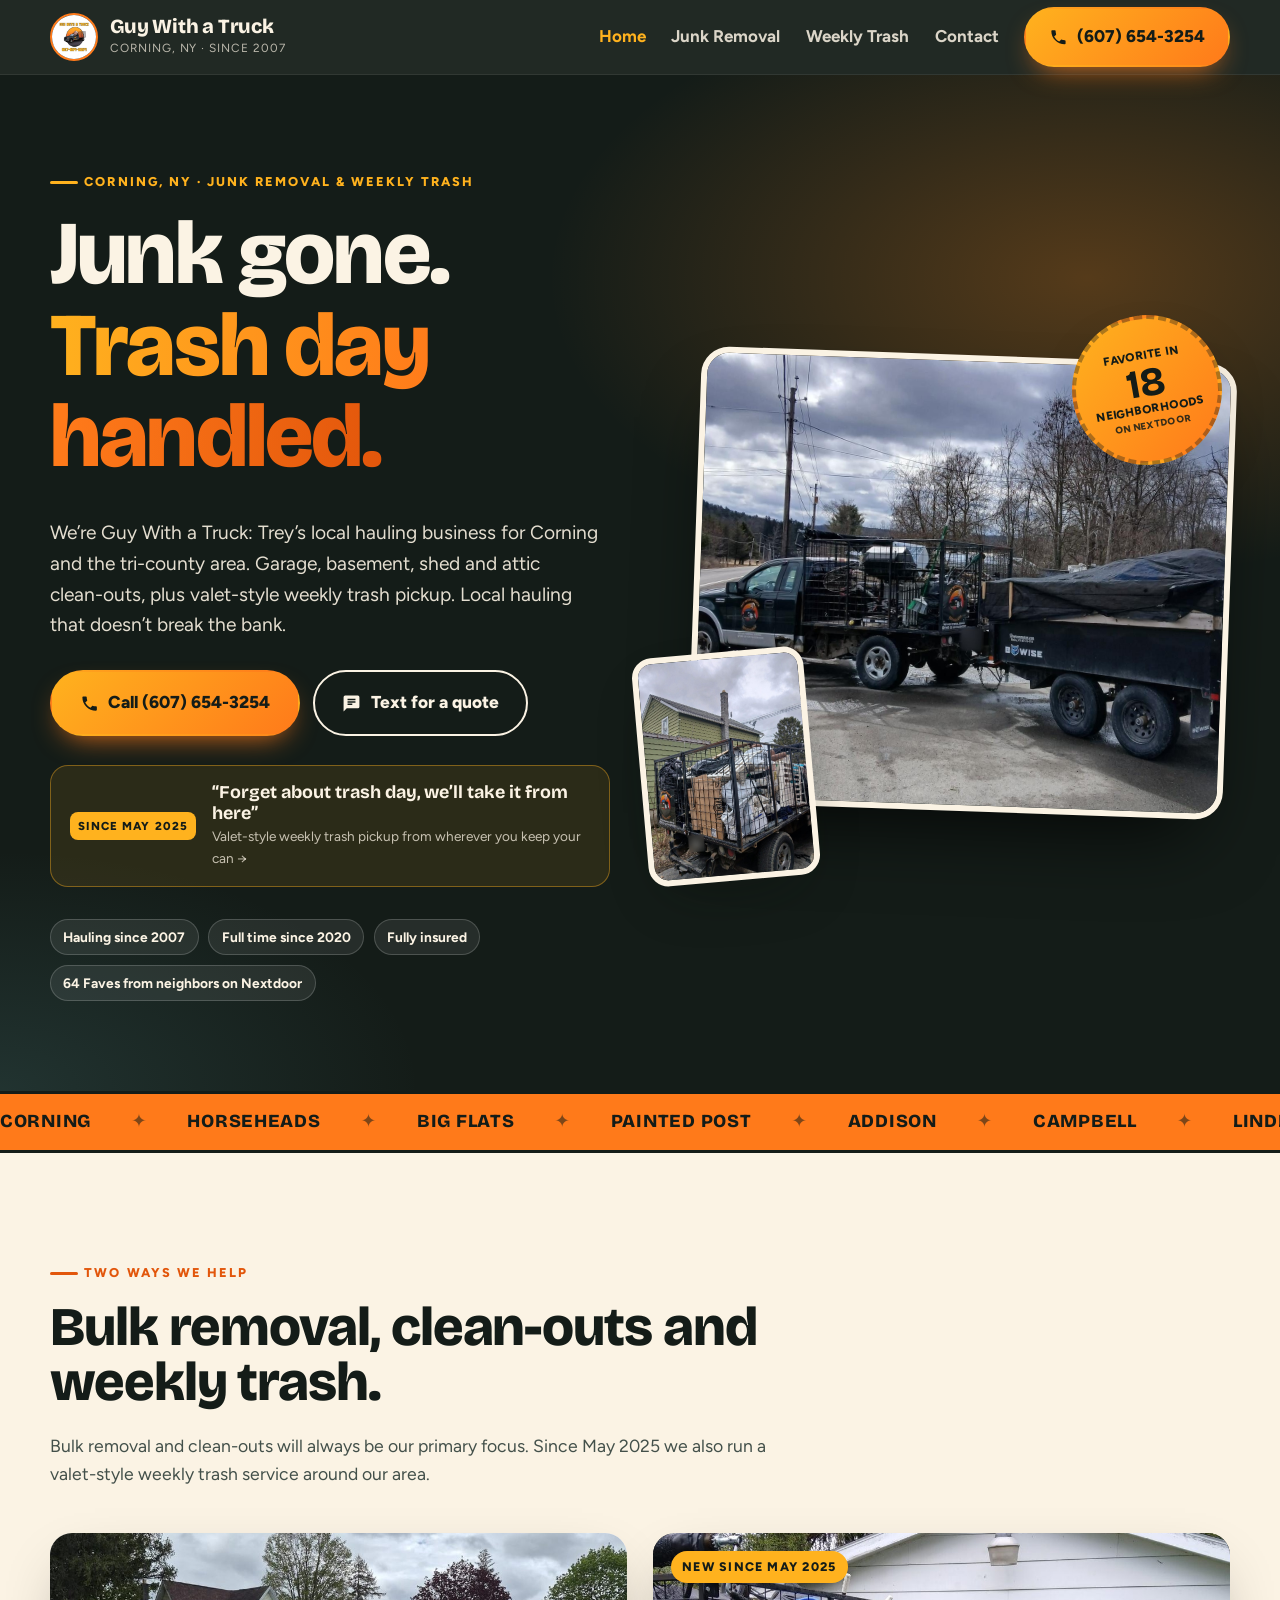
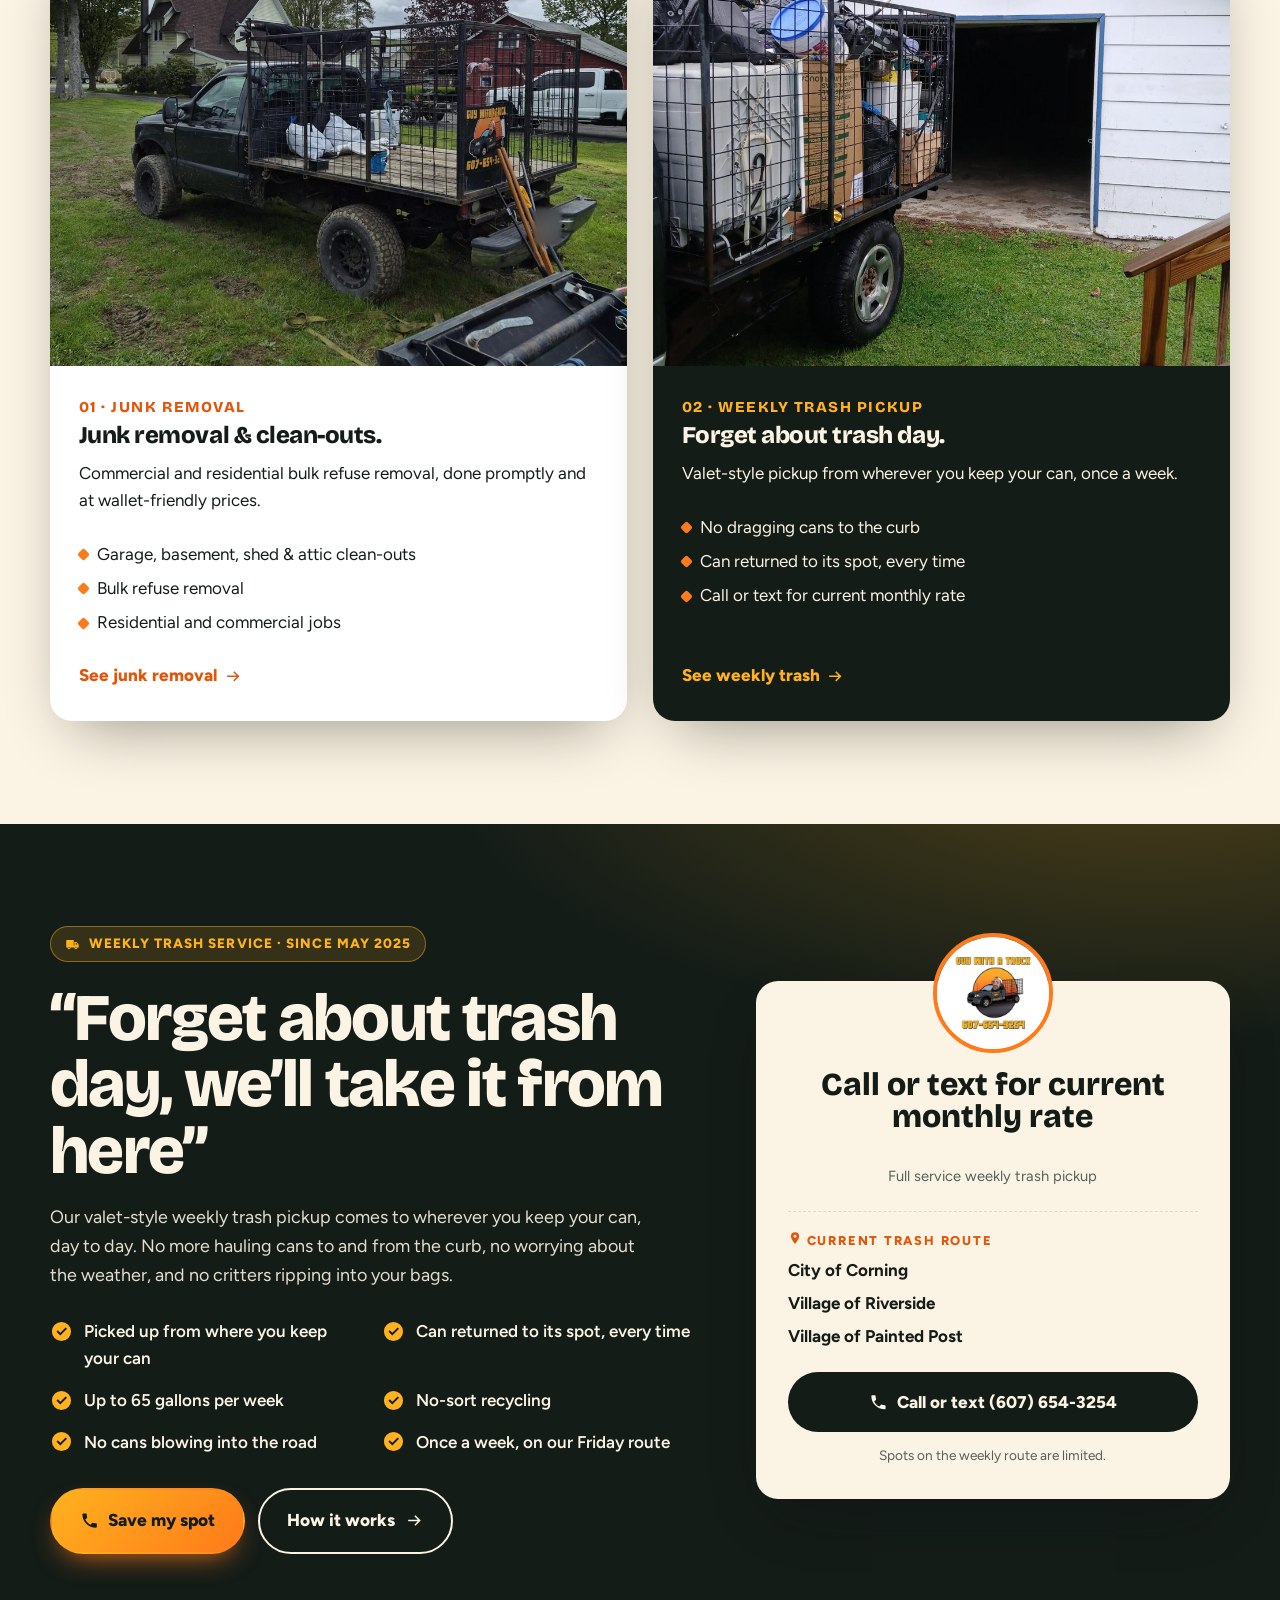
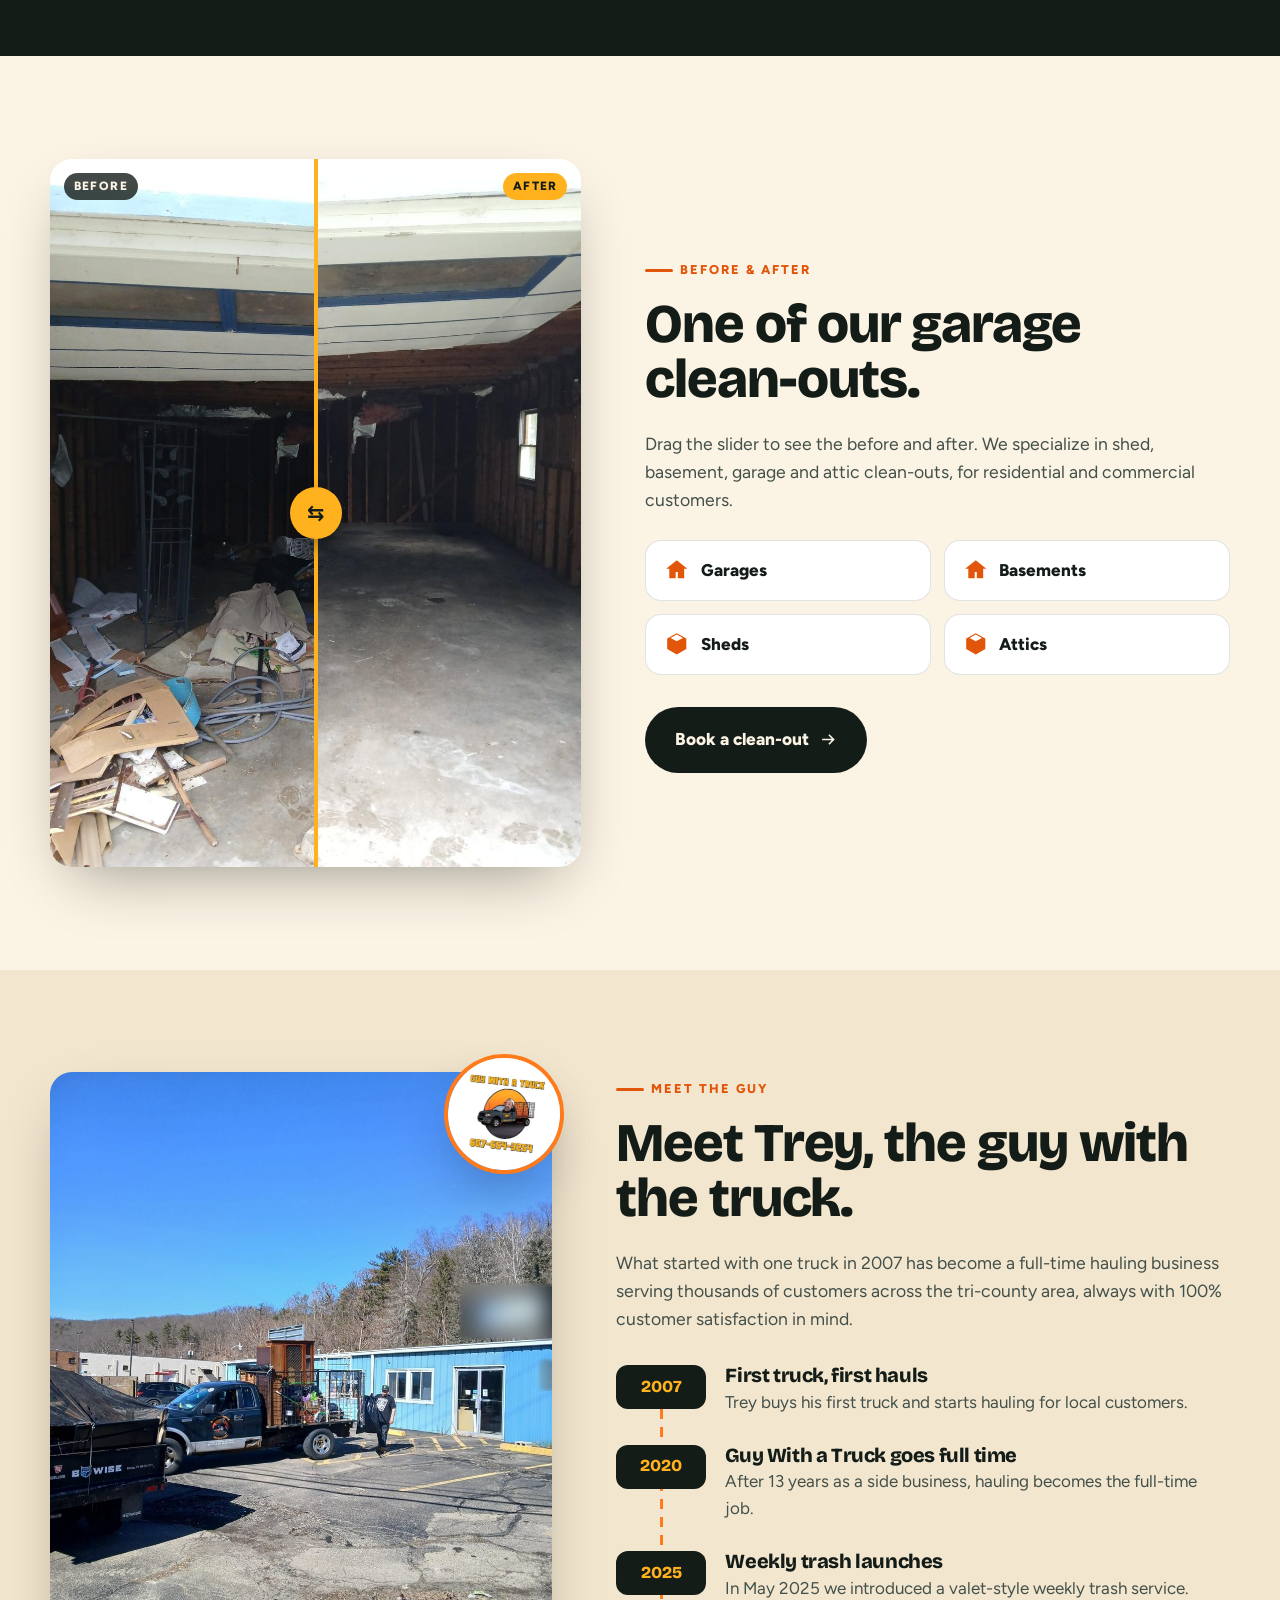
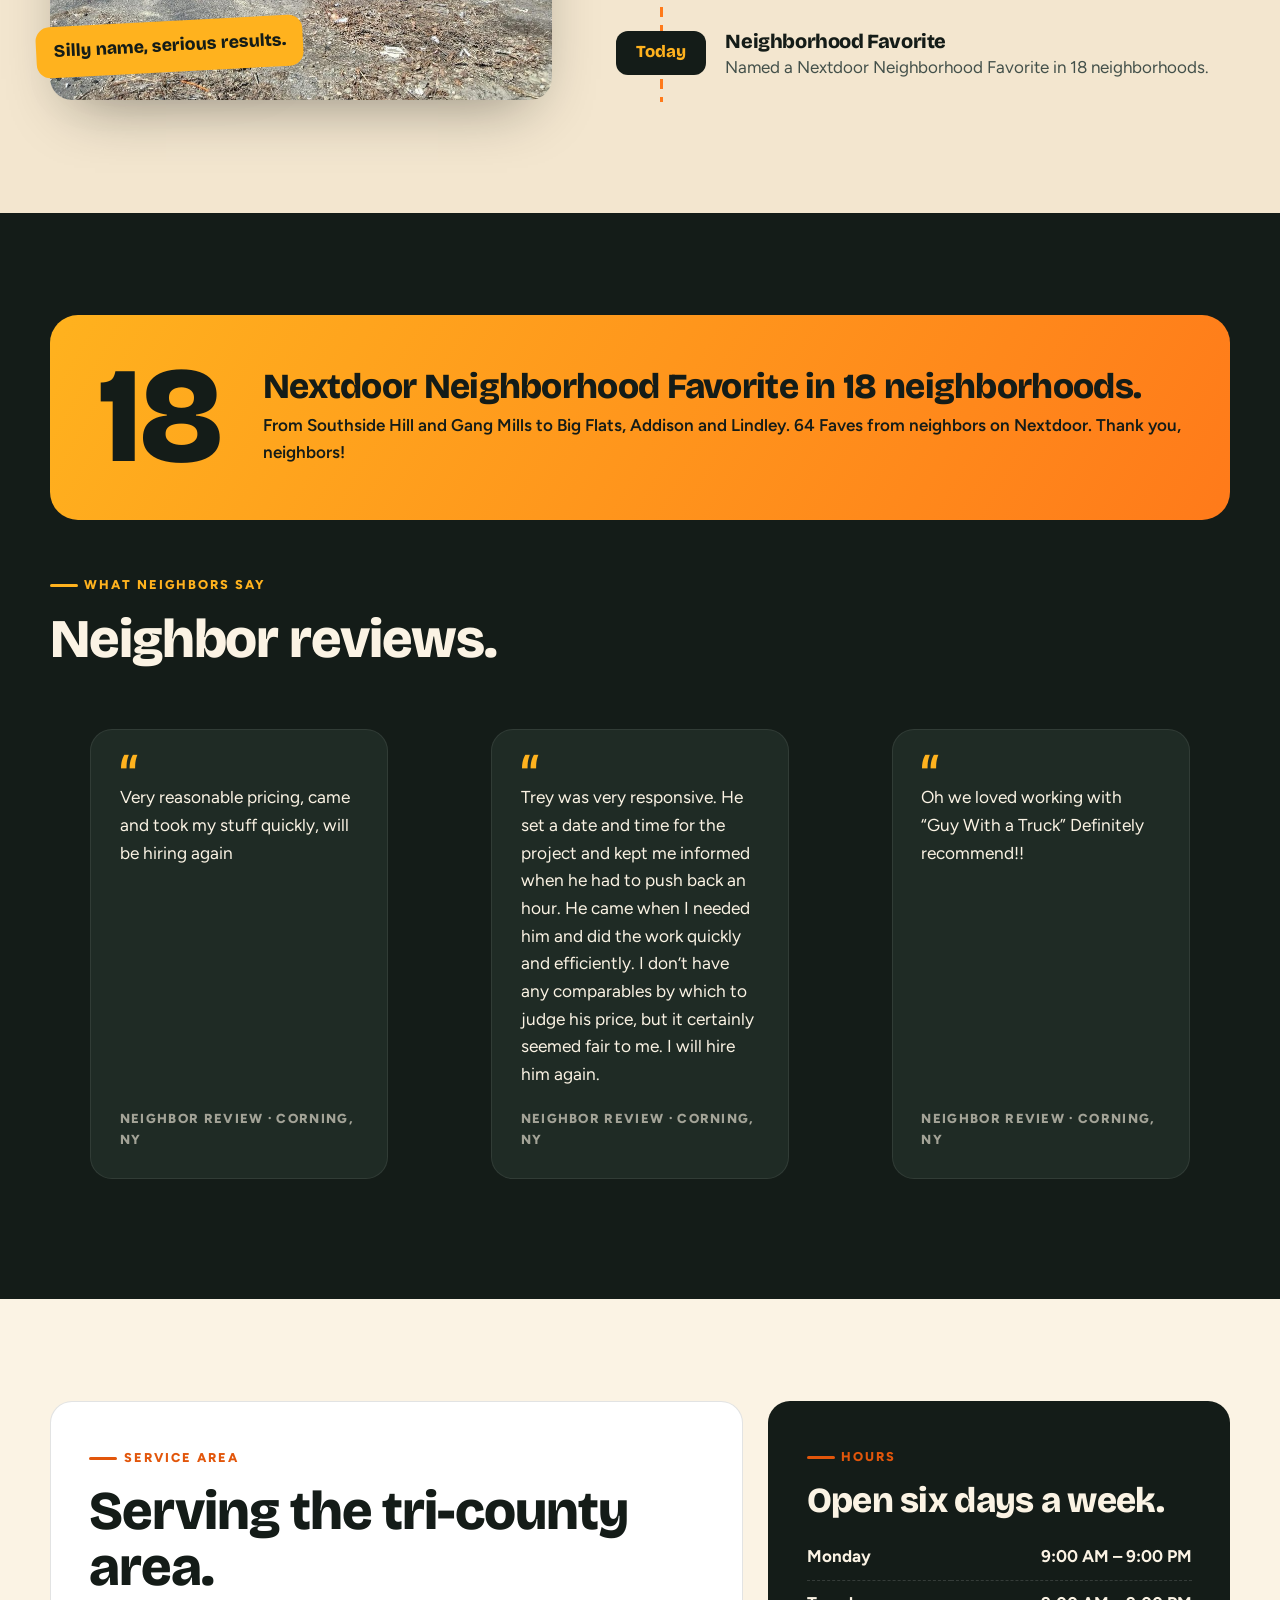
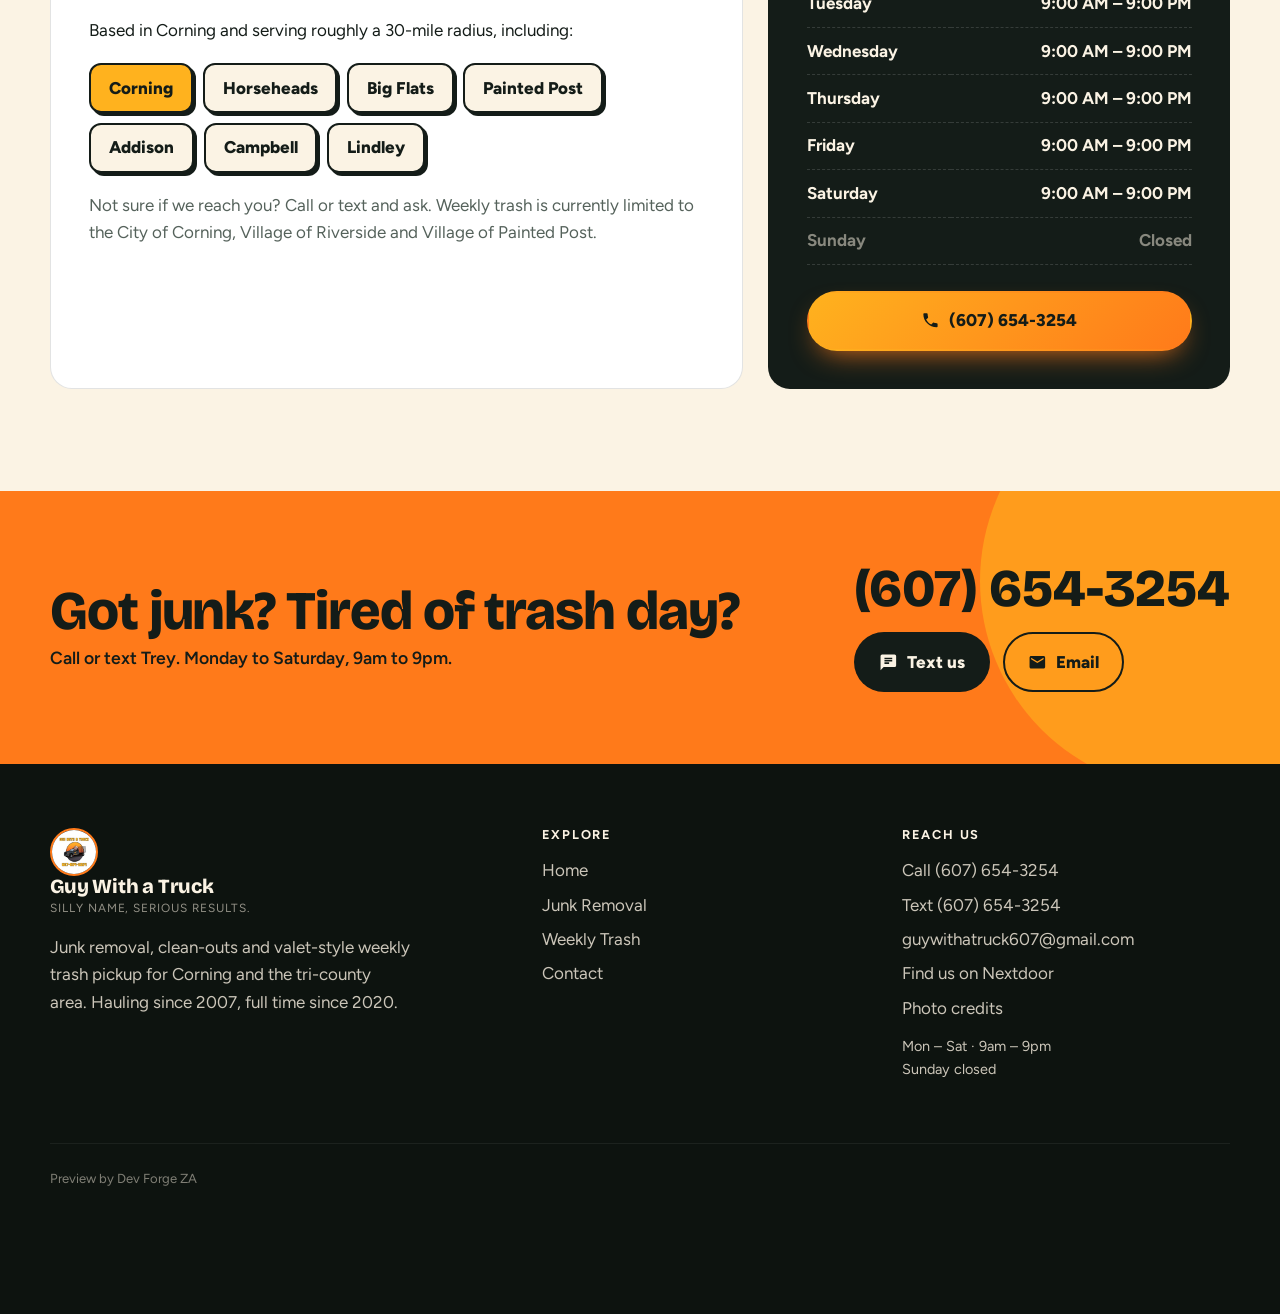
==== commit b1a8b4a8: "Restore 'Fully insured' hero tag (Trey's Nextdoor flyers), remove unused truck-trailer.jpg, sticker " ====
--- a/index.html
+++ b/index.html
@@ -37,7 +37,7 @@
         <a class="btn btn-line btn-lg" href="sms:+16076543254"><svg viewBox="0 0 24 24" aria-hidden="true"><path d="M20 2H4a2 2 0 0 0-2 2v18l4-4h14a2 2 0 0 0 2-2V4a2 2 0 0 0-2-2zM7 9h10v2H7V9zm6 5H7v-2h6v2zm4-6H7V6h10v2z"/></svg> Text for a quote</a>
       </div>
       <a class="hero-callout" href="#weekly-trash"><span class="new">Since May 2025</span><span><strong>“Forget about trash day, we’ll take it from here”</strong><small>Valet-style weekly trash pickup from wherever you keep your can →</small></span></a>
-      <div class="hero-tags"><span>Hauling since 2007</span><span>Full time since 2020</span><span>64 Faves from neighbors on Nextdoor</span></div>
+      <div class="hero-tags"><span>Hauling since 2007</span><span>Full time since 2020</span><span>Fully insured</span><span>64 Faves from neighbors on Nextdoor</span></div>
     </div>
     <div class="hero-media">
       <div class="hero-frame"><img src="images/truck-trailer-hero.jpg" alt="Guy With a Truck pickup with its steel cage towing a tarped dump trailer" width="1536" height="1080" fetchpriority="high"></div>
--- a/styles.css
+++ b/styles.css
@@ -60,7 +60,7 @@
 .hero-frame img{width:100%;height:100%;object-fit:cover;object-position:18% 55%}
 .hero-mini{position:absolute;left:-54px;bottom:-70px;width:32%;border-radius:20px;overflow:hidden;border:6px solid var(--paper);box-shadow:var(--shadow);transform:rotate(-5deg);aspect-ratio:3/4}
 .hero-mini img{width:100%;height:100%;object-fit:cover}
-.sticker{position:absolute;right:-6px;top:-40px;width:150px;height:150px;border-radius:50%;background:linear-gradient(140deg,var(--sun-2),var(--sun));color:var(--ink);display:grid;place-items:center;text-align:center;transform:rotate(-10deg);box-shadow:var(--shadow);border:4px dashed rgba(20,28,24,.35);padding:1rem;z-index:2}
+.sticker{position:absolute;right:8px;top:-40px;width:150px;height:150px;border-radius:50%;background:linear-gradient(140deg,var(--sun-2),var(--sun));color:var(--ink);display:grid;place-items:center;text-align:center;transform:rotate(-10deg);box-shadow:var(--shadow);border:4px dashed rgba(20,28,24,.35);padding:1rem;z-index:2}
 .sticker b{font-family:var(--display);font-size:2.5rem;line-height:.9;display:block}
 .sticker>div{line-height:1}
 .sticker b{margin:.12rem 0 .1rem}
